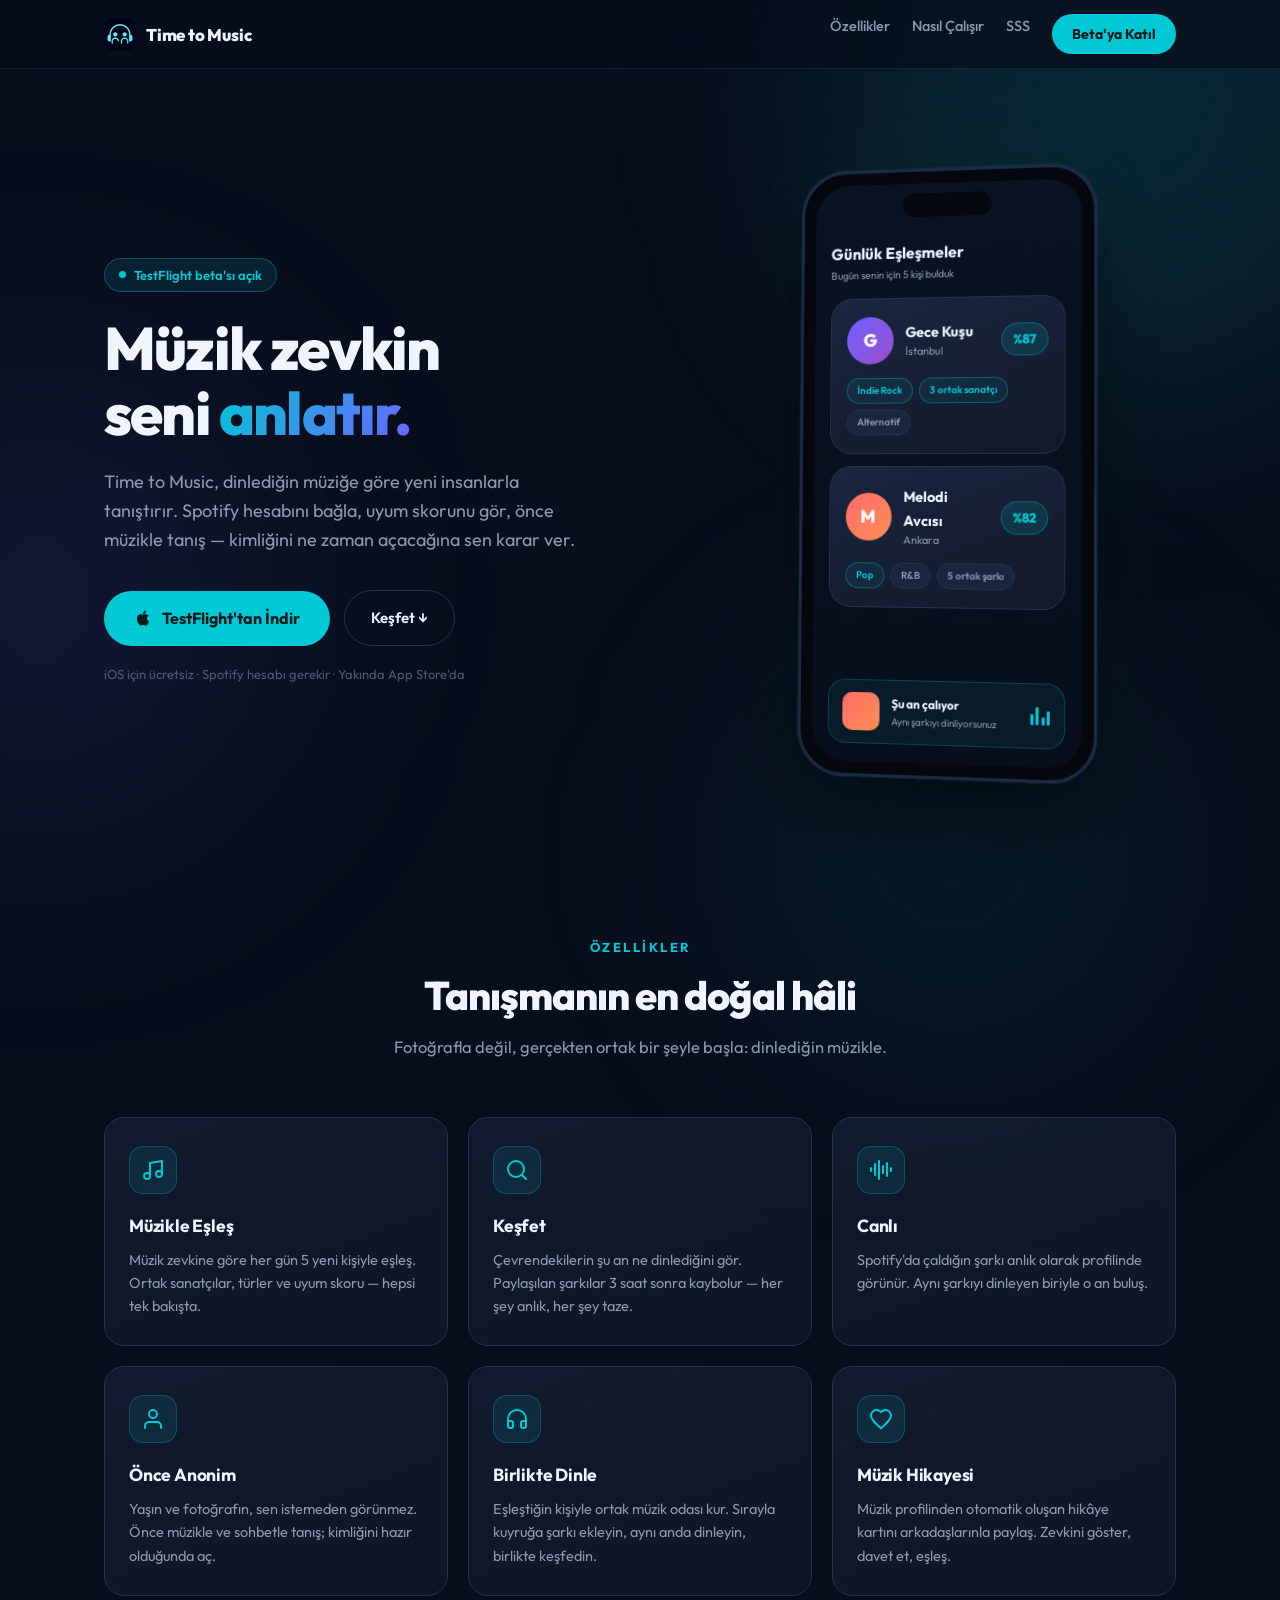
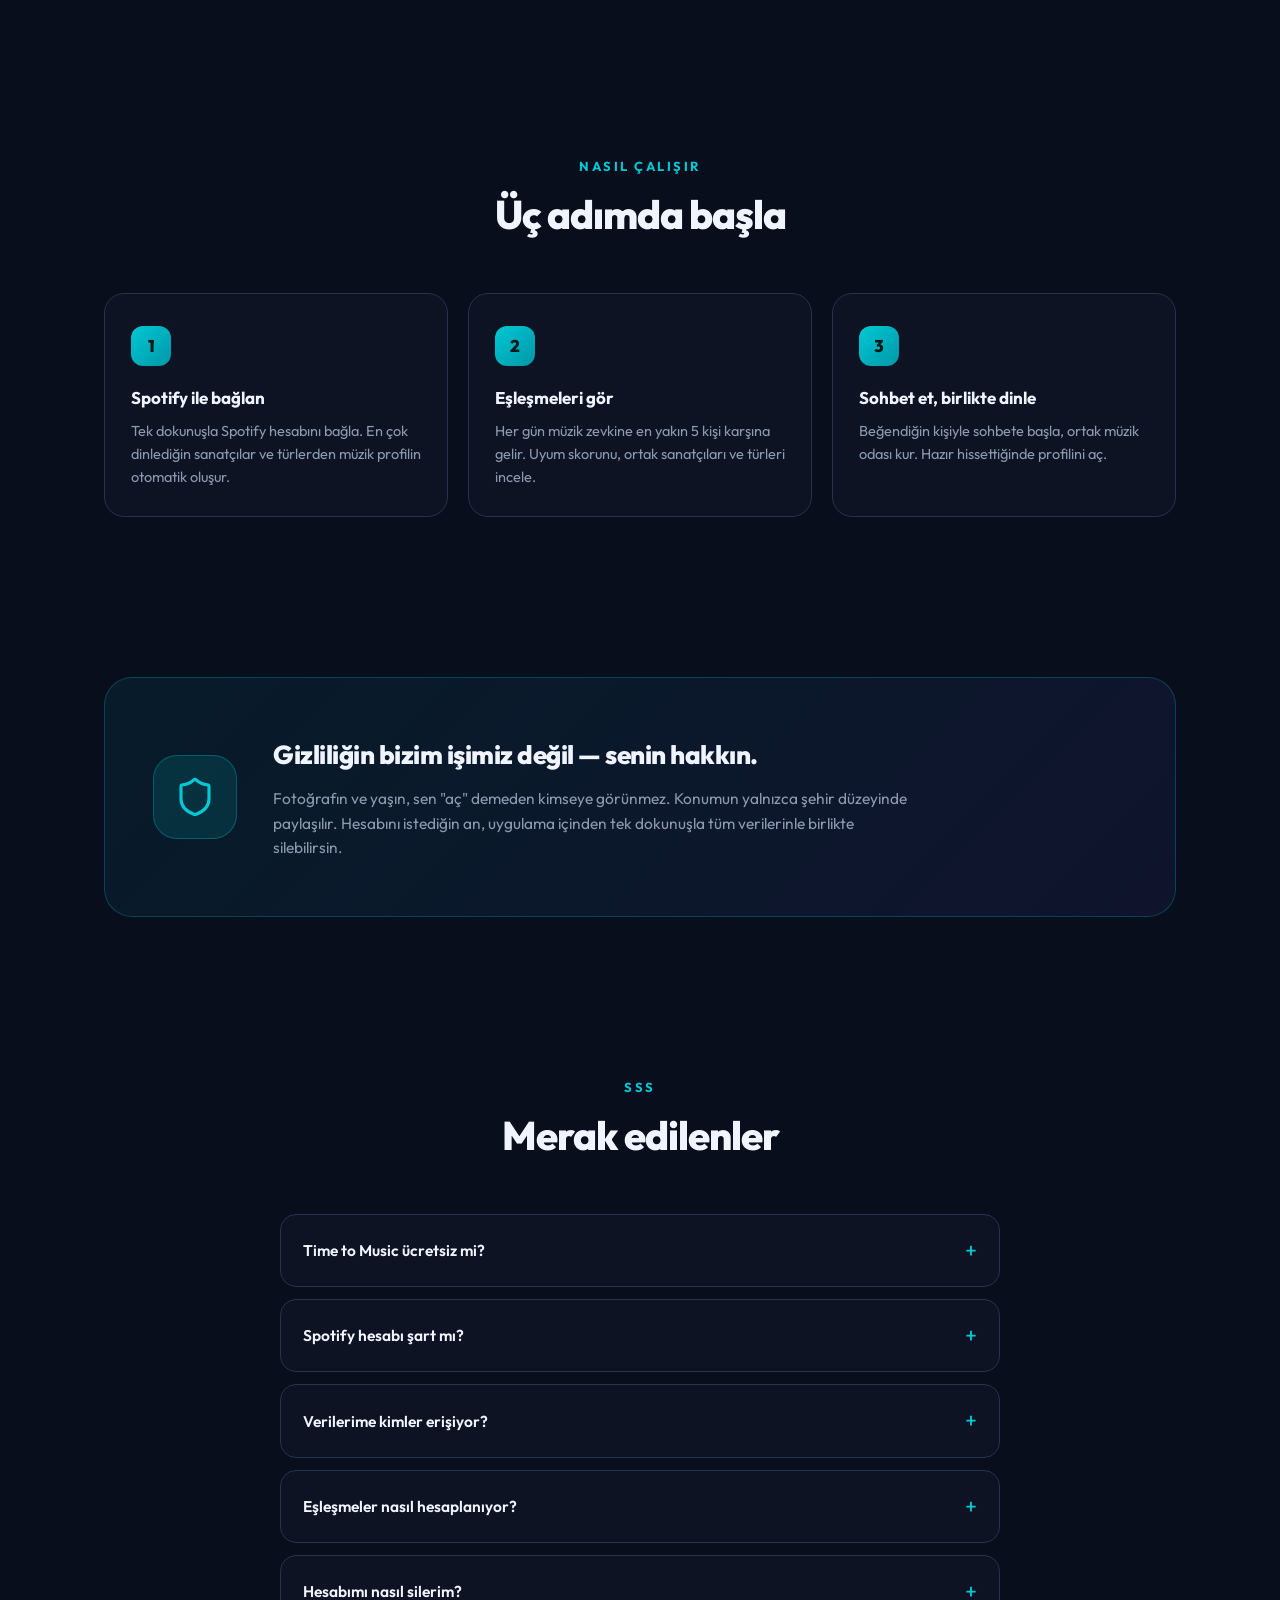
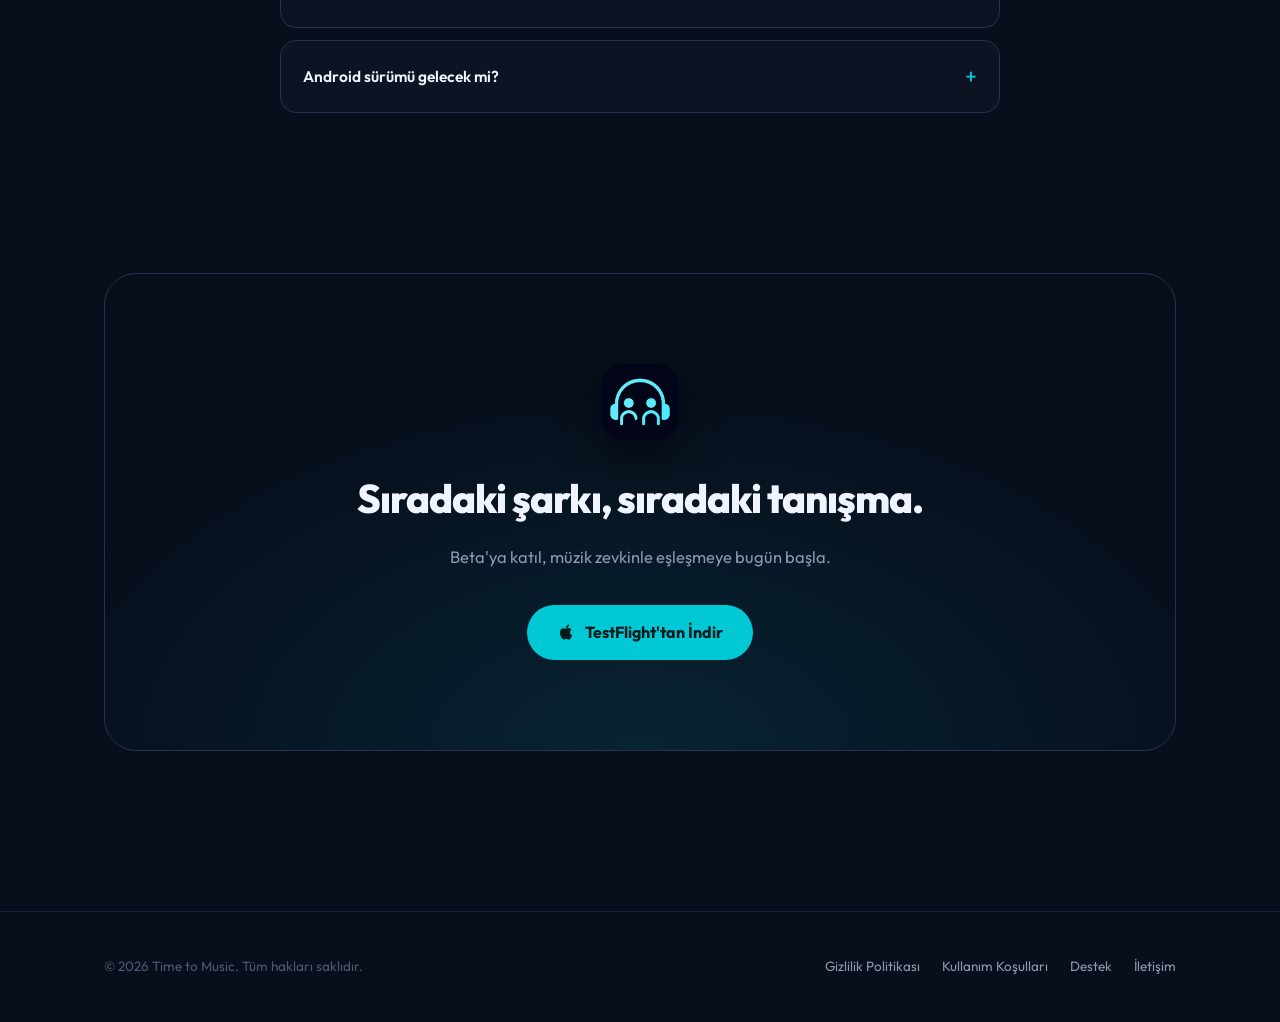
==== index.html @ 19354c15 "Time to Music tanıtım sitesi" ====
<!DOCTYPE html>
<html lang="tr">
<head>
  <meta charset="UTF-8">
  <meta name="viewport" content="width=device-width, initial-scale=1.0">
  <title>Time to Music — Müzik Zevkinle Eşleş</title>
  <meta name="description" content="Time to Music, müzik zevkine göre yeni insanlarla tanıştıran sosyal eşleşme uygulaması. Spotify hesabını bağla, uyum skorunu gör, birlikte dinle.">
  <meta property="og:title" content="Time to Music — Müzik Zevkinle Eşleş">
  <meta property="og:description" content="Spotify hesabını bağla, müzik zevkine göre günde 5 kişiyle eşleş, birlikte dinle.">
  <meta property="og:type" content="website">
  <meta property="og:url" content="https://timetomusic.com/">
  <meta property="og:image" content="https://timetomusic.com/assets/img/app-icon.png">
  <meta name="twitter:card" content="summary">
  <link rel="canonical" href="https://timetomusic.com/">
  <link rel="icon" type="image/png" href="assets/img/app-icon.png">
  <link rel="apple-touch-icon" href="assets/img/app-icon.png">
  <link rel="preconnect" href="https://fonts.googleapis.com">
  <link rel="preconnect" href="https://fonts.gstatic.com" crossorigin>
  <link href="https://fonts.googleapis.com/css2?family=Outfit:wght@400;500;600;700;800&display=swap" rel="stylesheet">
  <link rel="stylesheet" href="assets/css/site.css">
</head>
<body>

  <div class="glow glow-1"></div>
  <div class="glow glow-2"></div>
  <div class="glow glow-3"></div>

  <nav>
    <div class="nav-inner">
      <a href="#" class="nav-logo">
        <img src="assets/img/app-icon.png" alt="Time to Music logosu">
        Time to Music
      </a>
      <div class="nav-links">
        <a href="#ozellikler">Özellikler</a>
        <a href="#nasil">Nasıl Çalışır</a>
        <a href="#sss">SSS</a>
        <a href="https://testflight.apple.com/join/SKZj7DAN" class="nav-cta" target="_blank" rel="noopener">Beta'ya Katıl</a>
      </div>
    </div>
  </nav>

  <main>
    <!-- ── Hero ──────────────────────────────────────────────────── -->
    <div class="container">
      <header class="hero">
        <div>
          <span class="hero-badge"><span class="dot"></span> TestFlight beta'sı açık</span>
          <h1>Müzik zevkin<br>seni <span class="accent">anlatır.</span></h1>
          <p class="lead">
            Time to Music, dinlediğin müziğe göre yeni insanlarla tanıştırır.
            Spotify hesabını bağla, uyum skorunu gör, önce müzikle tanış —
            kimliğini ne zaman açacağına sen karar ver.
          </p>
          <div class="hero-actions">
            <a class="btn-primary" href="https://testflight.apple.com/join/SKZj7DAN" target="_blank" rel="noopener">
              <svg width="18" height="18" viewBox="0 0 24 24" fill="currentColor"><path d="M18.71 19.5c-.83 1.24-1.71 2.45-3.05 2.47-1.34.03-1.77-.79-3.29-.79-1.53 0-2 .77-3.27.82-1.31.05-2.3-1.32-3.14-2.53C4.25 17 2.94 12.45 4.7 9.39c.87-1.52 2.43-2.48 4.12-2.51 1.28-.02 2.5.87 3.29.87.78 0 2.26-1.07 3.81-.91.65.03 2.47.26 3.64 1.98-.09.06-2.17 1.28-2.15 3.81.03 3.02 2.65 4.03 2.68 4.04-.03.07-.42 1.44-1.38 2.83M13 3.5c.73-.83 1.94-1.46 2.94-1.5.13 1.17-.34 2.35-1.04 3.19-.69.85-1.83 1.51-2.95 1.42-.15-1.15.41-2.35 1.05-3.11z"/></svg>
              TestFlight'tan İndir
            </a>
            <a class="btn-ghost" href="#ozellikler">Keşfet ↓</a>
          </div>
          <p class="hero-note">iOS için ücretsiz · Spotify hesabı gerekir · Yakında App Store'da</p>
        </div>

        <!-- CSS telefon mockup'ı -->
        <div class="phone-wrap" aria-hidden="true">
          <div class="phone">
            <div class="phone-screen">
              <div class="phone-notch"></div>
              <div class="ps-header">
                <div>
                  <div class="ps-title">Günlük Eşleşmeler</div>
                  <div class="ps-sub">Bugün senin için 5 kişi bulduk</div>
                </div>
              </div>
              <div class="match-card">
                <div class="mc-top">
                  <div class="mc-avatar">G</div>
                  <div>
                    <div class="mc-name">Gece Kuşu</div>
                    <div class="mc-loc">İstanbul</div>
                  </div>
                  <div class="mc-score">%87</div>
                </div>
                <div class="mc-chips">
                  <span class="mc-chip hot">İndie Rock</span>
                  <span class="mc-chip hot">3 ortak sanatçı</span>
                  <span class="mc-chip">Alternatif</span>
                </div>
              </div>
              <div class="match-card">
                <div class="mc-top">
                  <div class="mc-avatar" style="background: linear-gradient(135deg, #FF6B6B, #FF8E53);">M</div>
                  <div>
                    <div class="mc-name">Melodi Avcısı</div>
                    <div class="mc-loc">Ankara</div>
                  </div>
                  <div class="mc-score">%82</div>
                </div>
                <div class="mc-chips">
                  <span class="mc-chip hot">Pop</span>
                  <span class="mc-chip">R&B</span>
                  <span class="mc-chip">5 ortak şarkı</span>
                </div>
              </div>
              <div class="now-playing">
                <div class="np-art"></div>
                <div>
                  <div class="np-track">Şu an çalıyor</div>
                  <div class="np-artist">Aynı şarkıyı dinliyorsunuz</div>
                </div>
                <div class="eq"><span></span><span></span><span></span><span></span></div>
              </div>
            </div>
          </div>
        </div>
      </header>
    </div>

    <!-- ── Özellikler ────────────────────────────────────────────── -->
    <section id="ozellikler">
      <div class="container">
        <div class="section-head reveal">
          <div class="kicker">Özellikler</div>
          <h2>Tanışmanın en doğal hâli</h2>
          <p>Fotoğrafla değil, gerçekten ortak bir şeyle başla: dinlediğin müzikle.</p>
        </div>
        <div class="features-grid">
          <div class="feature-card reveal">
            <div class="fc-icon">
              <svg viewBox="0 0 24 24" fill="none" stroke-width="2" stroke-linecap="round" stroke-linejoin="round"><path d="M9 18V5l12-2v13"/><circle cx="6" cy="18" r="3"/><circle cx="18" cy="16" r="3"/></svg>
            </div>
            <h3>Müzikle Eşleş</h3>
            <p>Müzik zevkine göre her gün 5 yeni kişiyle eşleş. Ortak sanatçılar, türler ve uyum skoru — hepsi tek bakışta.</p>
          </div>
          <div class="feature-card reveal">
            <div class="fc-icon">
              <svg viewBox="0 0 24 24" fill="none" stroke-width="2" stroke-linecap="round" stroke-linejoin="round"><circle cx="11" cy="11" r="8"/><path d="m21 21-4.3-4.3"/></svg>
            </div>
            <h3>Keşfet</h3>
            <p>Çevrendekilerin şu an ne dinlediğini gör. Paylaşılan şarkılar 3 saat sonra kaybolur — her şey anlık, her şey taze.</p>
          </div>
          <div class="feature-card reveal">
            <div class="fc-icon">
              <svg viewBox="0 0 24 24" fill="none" stroke-width="2" stroke-linecap="round" stroke-linejoin="round"><path d="M2 10v3"/><path d="M6 6v11"/><path d="M10 3v18"/><path d="M14 8v7"/><path d="M18 5v13"/><path d="M22 10v3"/></svg>
            </div>
            <h3>Canlı</h3>
            <p>Spotify'da çaldığın şarkı anlık olarak profilinde görünür. Aynı şarkıyı dinleyen biriyle o an buluş.</p>
          </div>
          <div class="feature-card reveal">
            <div class="fc-icon">
              <svg viewBox="0 0 24 24" fill="none" stroke-width="2" stroke-linecap="round" stroke-linejoin="round"><path d="M20 21v-2a4 4 0 0 0-4-4H8a4 4 0 0 0-4 4v2"/><circle cx="12" cy="7" r="4"/><path d="M12 11v.01" opacity="0.3"/></svg>
            </div>
            <h3>Önce Anonim</h3>
            <p>Yaşın ve fotoğrafın, sen istemeden görünmez. Önce müzikle ve sohbetle tanış; kimliğini hazır olduğunda aç.</p>
          </div>
          <div class="feature-card reveal">
            <div class="fc-icon">
              <svg viewBox="0 0 24 24" fill="none" stroke-width="2" stroke-linecap="round" stroke-linejoin="round"><path d="M3 18v-6a9 9 0 0 1 18 0v6"/><path d="M21 19a2 2 0 0 1-2 2h-1a2 2 0 0 1-2-2v-3a2 2 0 0 1 2-2h3zM3 19a2 2 0 0 0 2 2h1a2 2 0 0 0 2-2v-3a2 2 0 0 0-2-2H3z"/></svg>
            </div>
            <h3>Birlikte Dinle</h3>
            <p>Eşleştiğin kişiyle ortak müzik odası kur. Sırayla kuyruğa şarkı ekleyin, aynı anda dinleyin, birlikte keşfedin.</p>
          </div>
          <div class="feature-card reveal">
            <div class="fc-icon">
              <svg viewBox="0 0 24 24" fill="none" stroke-width="2" stroke-linecap="round" stroke-linejoin="round"><path d="M12 21.35l-1.45-1.32C5.4 15.36 2 12.28 2 8.5 2 5.42 4.42 3 7.5 3c1.74 0 3.41.81 4.5 2.09C13.09 3.81 14.76 3 16.5 3 19.58 3 22 5.42 22 8.5c0 3.78-3.4 6.86-8.55 11.54L12 21.35z"/></svg>
            </div>
            <h3>Müzik Hikayesi</h3>
            <p>Müzik profilinden otomatik oluşan hikâye kartını arkadaşlarınla paylaş. Zevkini göster, davet et, eşleş.</p>
          </div>
        </div>
      </div>
    </section>

    <!-- ── Nasıl çalışır ─────────────────────────────────────────── -->
    <section id="nasil">
      <div class="container">
        <div class="section-head reveal">
          <div class="kicker">Nasıl Çalışır</div>
          <h2>Üç adımda başla</h2>
        </div>
        <div class="steps">
          <div class="step reveal">
            <div class="step-num">1</div>
            <h3>Spotify ile bağlan</h3>
            <p>Tek dokunuşla Spotify hesabını bağla. En çok dinlediğin sanatçılar ve türlerden müzik profilin otomatik oluşur.</p>
          </div>
          <div class="step reveal">
            <div class="step-num">2</div>
            <h3>Eşleşmeleri gör</h3>
            <p>Her gün müzik zevkine en yakın 5 kişi karşına gelir. Uyum skorunu, ortak sanatçıları ve türleri incele.</p>
          </div>
          <div class="step reveal">
            <div class="step-num">3</div>
            <h3>Sohbet et, birlikte dinle</h3>
            <p>Beğendiğin kişiyle sohbete başla, ortak müzik odası kur. Hazır hissettiğinde profilini aç.</p>
          </div>
        </div>
      </div>
    </section>

    <!-- ── Gizlilik vurgusu ──────────────────────────────────────── -->
    <section>
      <div class="container">
        <div class="privacy-banner reveal">
          <div class="pb-icon">
            <svg viewBox="0 0 24 24" fill="none" stroke-width="1.8" stroke-linecap="round" stroke-linejoin="round"><path d="M20 13c0 5-3.5 7.5-7.66 8.95a1 1 0 0 1-.67-.01C7.5 20.5 4 18 4 13V6a1 1 0 0 1 1-1c2 0 4.5-1.2 6.24-2.72a1.17 1.17 0 0 1 1.52 0C14.51 3.81 17 5 19 5a1 1 0 0 1 1 1z"/></svg>
          </div>
          <div>
            <h2>Gizliliğin bizim işimiz değil — senin hakkın.</h2>
            <p>
              Fotoğrafın ve yaşın, sen "aç" demeden kimseye görünmez. Konumun yalnızca şehir
              düzeyinde paylaşılır. Hesabını istediğin an, uygulama içinden tek dokunuşla
              tüm verilerinle birlikte silebilirsin.
            </p>
          </div>
        </div>
      </div>
    </section>

    <!-- ── SSS ───────────────────────────────────────────────────── -->
    <section id="sss">
      <div class="container">
        <div class="section-head reveal">
          <div class="kicker">SSS</div>
          <h2>Merak edilenler</h2>
        </div>
        <div class="faq-list reveal">
          <details>
            <summary>Time to Music ücretsiz mi?</summary>
            <div class="faq-body">Evet, uygulama tamamen ücretsiz. Şu an TestFlight üzerinden beta sürümünü deneyebilirsin; yakında App Store'da da yayında olacak.</div>
          </details>
          <details>
            <summary>Spotify hesabı şart mı?</summary>
            <div class="faq-body">Evet. Müzik profilin, eşleşmelerin ve "şu an çalıyor" özelliği Spotify dinleme verilerinle oluşur. Ücretsiz Spotify hesabı da yeterlidir.</div>
          </details>
          <details>
            <summary>Verilerime kimler erişiyor?</summary>
            <div class="faq-body">Müzik profilin yalnızca uygulama içindeki diğer kullanıcılara, sınırlı biçimde gösterilir. Fotoğrafın ve yaşın sen izin vermeden görünmez. Verilerini asla satmayız; detaylar için <a href="gizlilik.html">Gizlilik Politikası</a>'na göz at.</div>
          </details>
          <details>
            <summary>Eşleşmeler nasıl hesaplanıyor?</summary>
            <div class="faq-body">Ortak sanatçılar, türler ve dinleme alışkanlıkların karşılaştırılarak bir uyum skoru hesaplanır. Her gün sana en yakın 5 profil önerilir.</div>
          </details>
          <details>
            <summary>Hesabımı nasıl silerim?</summary>
            <div class="faq-body">Uygulama içinden Ayarlar → Hesabı Sil adımıyla hesabını ve tüm verilerini kalıcı olarak silebilirsin. Ek bir onay süreci ya da bekleme yoktur.</div>
          </details>
          <details>
            <summary>Android sürümü gelecek mi?</summary>
            <div class="faq-body">Şu an önceliğimiz iOS. Android sürümü yol haritamızda — haberdar olmak için TestFlight sayfasını takip edebilirsin.</div>
          </details>
        </div>
      </div>
    </section>

    <!-- ── Son CTA ───────────────────────────────────────────────── -->
    <section>
      <div class="container">
        <div class="final-cta reveal">
          <img class="cta-icon" src="assets/img/app-icon.png" alt="Time to Music uygulama ikonu">
          <h2>Sıradaki şarkı, sıradaki tanışma.</h2>
          <p>Beta'ya katıl, müzik zevkinle eşleşmeye bugün başla.</p>
          <a class="btn-primary" href="https://testflight.apple.com/join/SKZj7DAN" target="_blank" rel="noopener">
            <svg width="18" height="18" viewBox="0 0 24 24" fill="currentColor"><path d="M18.71 19.5c-.83 1.24-1.71 2.45-3.05 2.47-1.34.03-1.77-.79-3.29-.79-1.53 0-2 .77-3.27.82-1.31.05-2.3-1.32-3.14-2.53C4.25 17 2.94 12.45 4.7 9.39c.87-1.52 2.43-2.48 4.12-2.51 1.28-.02 2.5.87 3.29.87.78 0 2.26-1.07 3.81-.91.65.03 2.47.26 3.64 1.98-.09.06-2.17 1.28-2.15 3.81.03 3.02 2.65 4.03 2.68 4.04-.03.07-.42 1.44-1.38 2.83M13 3.5c.73-.83 1.94-1.46 2.94-1.5.13 1.17-.34 2.35-1.04 3.19-.69.85-1.83 1.51-2.95 1.42-.15-1.15.41-2.35 1.05-3.11z"/></svg>
            TestFlight'tan İndir
          </a>
        </div>
      </div>
    </section>
  </main>

  <footer>
    <div class="footer-inner">
      <span class="copy">© 2026 Time to Music. Tüm hakları saklıdır.</span>
      <div class="footer-links">
        <a href="gizlilik.html">Gizlilik Politikası</a>
        <a href="kosullar.html">Kullanım Koşulları</a>
        <a href="destek.html">Destek</a>
        <a href="mailto:erncgty@gmail.com">İletişim</a>
      </div>
    </div>
  </footer>

  <script>
    // Kaydırınca yumuşak görünme animasyonu
    const observer = new IntersectionObserver((entries) => {
      entries.forEach((e) => {
        if (e.isIntersecting) {
          e.target.classList.add("visible");
          observer.unobserve(e.target);
        }
      });
    }, { threshold: 0.12 });
    document.querySelectorAll(".reveal").forEach((el) => observer.observe(el));
  </script>
</body>
</html>
---- assets/css/site.css ----
/* ════════════════════════════════════════════════════════════════════
   Time to Music — tanıtım sitesi
   Marka: koyu lacivert zemin + cyan aksan (uygulama temasıyla birebir)
   ════════════════════════════════════════════════════════════════════ */

:root {
  --navy:        #080E1C;
  --navy-surf:   #111827;
  --navy-high:   #1A2540;
  --navy-border: #253350;
  --cyan:        #00C8D4;
  --cyan-dim:    #0097A7;
  --white:       #F0F4FF;
  --grey:        #8B9AB0;
  --grey-dim:    #4A5A72;
  --radius:      20px;
  --maxw:        1120px;
}

* { margin: 0; padding: 0; box-sizing: border-box; }

html { scroll-behavior: smooth; }

body {
  font-family: "Outfit", -apple-system, BlinkMacSystemFont, "Segoe UI", sans-serif;
  background: var(--navy);
  color: var(--white);
  line-height: 1.6;
  -webkit-font-smoothing: antialiased;
  overflow-x: hidden;
}

a { color: var(--cyan); text-decoration: none; }
img { display: block; max-width: 100%; }

.container { max-width: var(--maxw); margin: 0 auto; padding: 0 24px; }

/* ── Arka plan ışımaları ─────────────────────────────────────────── */
.glow {
  position: fixed;
  border-radius: 50%;
  filter: blur(120px);
  pointer-events: none;
  z-index: 0;
}
.glow-1 { width: 560px; height: 560px; top: -180px; right: -120px; background: rgba(0, 200, 212, 0.14); }
.glow-2 { width: 480px; height: 480px; top: 40%; left: -200px; background: rgba(108, 99, 255, 0.10); }
.glow-3 { width: 400px; height: 400px; bottom: -150px; right: 10%; background: rgba(0, 151, 167, 0.10); }

main, nav, footer { position: relative; z-index: 1; }

/* ── Nav ─────────────────────────────────────────────────────────── */
nav {
  position: sticky;
  top: 0;
  z-index: 50;
  backdrop-filter: blur(18px);
  -webkit-backdrop-filter: blur(18px);
  background: rgba(8, 14, 28, 0.72);
  border-bottom: 1px solid rgba(37, 51, 80, 0.5);
}
.nav-inner {
  max-width: var(--maxw);
  margin: 0 auto;
  padding: 14px 24px;
  display: flex;
  align-items: center;
  gap: 28px;
}
.nav-logo {
  display: flex;
  align-items: center;
  gap: 10px;
  font-weight: 800;
  font-size: 17px;
  color: var(--white);
  letter-spacing: -0.2px;
}
.nav-logo img { width: 32px; height: 32px; border-radius: 8px; }
.nav-links { display: flex; gap: 22px; margin-left: auto; }
.nav-links a {
  color: var(--grey);
  font-size: 14.5px;
  font-weight: 500;
  transition: color 0.2s;
}
.nav-links a:hover { color: var(--white); }
.nav-cta {
  background: var(--cyan);
  color: #001A1C !important;
  font-weight: 700 !important;
  padding: 9px 20px;
  border-radius: 999px;
  font-size: 14px !important;
  transition: transform 0.15s, box-shadow 0.2s;
}
.nav-cta:hover {
  transform: translateY(-1px);
  box-shadow: 0 6px 24px rgba(0, 200, 212, 0.35);
  color: #001A1C !important;
}

/* ── Hero ────────────────────────────────────────────────────────── */
.hero {
  display: grid;
  grid-template-columns: 1.1fr 0.9fr;
  align-items: center;
  gap: 48px;
  padding: 96px 0 80px;
}
.hero-badge {
  display: inline-flex;
  align-items: center;
  gap: 8px;
  background: rgba(0, 200, 212, 0.10);
  border: 1px solid rgba(0, 200, 212, 0.30);
  color: var(--cyan);
  font-size: 13px;
  font-weight: 600;
  padding: 6px 14px;
  border-radius: 999px;
  margin-bottom: 24px;
}
.hero-badge .dot {
  width: 7px; height: 7px;
  background: var(--cyan);
  border-radius: 50%;
  animation: pulse 2s infinite;
}
@keyframes pulse {
  0%, 100% { opacity: 1; box-shadow: 0 0 0 0 rgba(0,200,212,0.5); }
  50% { opacity: 0.7; box-shadow: 0 0 0 6px rgba(0,200,212,0); }
}
.hero h1 {
  font-size: clamp(38px, 5.4vw, 60px);
  font-weight: 800;
  letter-spacing: -1.8px;
  line-height: 1.08;
  margin-bottom: 22px;
}
.hero h1 .accent {
  background: linear-gradient(120deg, var(--cyan), #6C63FF);
  -webkit-background-clip: text;
  background-clip: text;
  color: transparent;
}
.hero p.lead {
  color: var(--grey);
  font-size: 18px;
  max-width: 480px;
  margin-bottom: 36px;
}
.hero-actions { display: flex; gap: 14px; flex-wrap: wrap; align-items: center; }
.btn-primary {
  display: inline-flex;
  align-items: center;
  gap: 10px;
  background: var(--cyan);
  color: #001A1C;
  font-weight: 700;
  font-size: 16px;
  padding: 15px 30px;
  border-radius: 999px;
  transition: transform 0.15s, box-shadow 0.25s;
}
.btn-primary:hover {
  transform: translateY(-2px);
  box-shadow: 0 10px 36px rgba(0, 200, 212, 0.40);
}
.btn-ghost {
  display: inline-flex;
  align-items: center;
  gap: 8px;
  color: var(--white);
  font-weight: 600;
  font-size: 15px;
  padding: 15px 26px;
  border-radius: 999px;
  border: 1.5px solid var(--navy-border);
  transition: border-color 0.2s, background 0.2s;
}
.btn-ghost:hover { border-color: var(--cyan); background: rgba(0, 200, 212, 0.06); }
.hero-note { color: var(--grey-dim); font-size: 13px; margin-top: 18px; }

/* ── Telefon mockup ──────────────────────────────────────────────── */
.phone-wrap { display: flex; justify-content: center; perspective: 1200px; }
.phone {
  width: 300px;
  height: 612px;
  background: #05080F;
  border: 3px solid #1E2A45;
  border-radius: 46px;
  padding: 12px;
  box-shadow:
    0 0 0 1px rgba(0, 200, 212, 0.08),
    0 30px 80px rgba(0, 0, 0, 0.6),
    0 0 100px rgba(0, 200, 212, 0.07);
  transform: rotateY(-8deg) rotateX(2deg);
  transition: transform 0.5s ease;
}
.phone:hover { transform: rotateY(-3deg) rotateX(1deg); }
.phone-screen {
  width: 100%;
  height: 100%;
  background: linear-gradient(180deg, #0A1322 0%, var(--navy) 100%);
  border-radius: 35px;
  overflow: hidden;
  display: flex;
  flex-direction: column;
  padding: 18px 16px;
  position: relative;
}
.phone-notch {
  position: absolute;
  top: 10px; left: 50%;
  transform: translateX(-50%);
  width: 90px; height: 24px;
  background: #05080F;
  border-radius: 999px;
}
.ps-header {
  margin-top: 40px;
  display: flex;
  justify-content: space-between;
  align-items: center;
  margin-bottom: 16px;
}
.ps-title { font-size: 16px; font-weight: 700; }
.ps-sub { font-size: 10.5px; color: var(--grey); }
.match-card {
  background: linear-gradient(160deg, var(--navy-high) 0%, var(--navy-surf) 100%);
  border: 1px solid var(--navy-border);
  border-radius: 22px;
  padding: 18px 16px;
  margin-bottom: 12px;
}
.mc-top { display: flex; align-items: center; gap: 12px; margin-bottom: 14px; }
.mc-avatar {
  width: 48px; height: 48px;
  border-radius: 50%;
  background: linear-gradient(135deg, #6C63FF, #9C4DCC);
  display: flex;
  align-items: center;
  justify-content: center;
  font-weight: 800;
  font-size: 18px;
  color: #fff;
}
.mc-name { font-weight: 700; font-size: 14.5px; }
.mc-loc { font-size: 11px; color: var(--grey); }
.mc-score {
  margin-left: auto;
  background: rgba(0, 200, 212, 0.14);
  border: 1px solid rgba(0, 200, 212, 0.35);
  color: var(--cyan);
  font-weight: 800;
  font-size: 13px;
  padding: 5px 11px;
  border-radius: 999px;
}
.mc-chips { display: flex; gap: 6px; flex-wrap: wrap; }
.mc-chip {
  background: var(--navy-high);
  border: 1px solid var(--navy-border);
  color: var(--grey);
  font-size: 10px;
  font-weight: 600;
  padding: 4px 10px;
  border-radius: 999px;
}
.mc-chip.hot { color: var(--cyan); border-color: rgba(0, 200, 212, 0.35); background: rgba(0, 200, 212, 0.08); }
.now-playing {
  margin-top: auto;
  background: rgba(0, 200, 212, 0.07);
  border: 1px solid rgba(0, 200, 212, 0.25);
  border-radius: 18px;
  padding: 12px 14px;
  display: flex;
  align-items: center;
  gap: 12px;
}
.np-art {
  width: 38px; height: 38px;
  border-radius: 10px;
  background: linear-gradient(135deg, #FF6B6B, #FF8E53);
  flex-shrink: 0;
}
.np-track { font-size: 12px; font-weight: 700; }
.np-artist { font-size: 10px; color: var(--grey); }
.eq { display: flex; gap: 2.5px; align-items: flex-end; height: 18px; margin-left: auto; }
.eq span {
  width: 3px;
  background: var(--cyan);
  border-radius: 2px;
  animation: eq 1s ease-in-out infinite;
}
.eq span:nth-child(1) { height: 60%; animation-delay: 0s; }
.eq span:nth-child(2) { height: 100%; animation-delay: 0.2s; }
.eq span:nth-child(3) { height: 45%; animation-delay: 0.4s; }
.eq span:nth-child(4) { height: 80%; animation-delay: 0.1s; }
@keyframes eq {
  0%, 100% { transform: scaleY(1); }
  50% { transform: scaleY(0.4); }
}

/* ── Bölümler ────────────────────────────────────────────────────── */
section { padding: 80px 0; }
.section-head { text-align: center; max-width: 620px; margin: 0 auto 56px; }
.section-head .kicker {
  color: var(--cyan);
  font-size: 13px;
  font-weight: 700;
  text-transform: uppercase;
  letter-spacing: 2.5px;
  margin-bottom: 14px;
}
.section-head h2 {
  font-size: clamp(28px, 3.6vw, 40px);
  font-weight: 800;
  letter-spacing: -1px;
  line-height: 1.15;
  margin-bottom: 16px;
}
.section-head p { color: var(--grey); font-size: 16.5px; }

/* ── Özellik kartları ────────────────────────────────────────────── */
.features-grid {
  display: grid;
  grid-template-columns: repeat(3, 1fr);
  gap: 20px;
}
.feature-card {
  background: linear-gradient(160deg, rgba(26, 37, 64, 0.5), rgba(17, 24, 39, 0.8));
  border: 1px solid var(--navy-border);
  border-radius: var(--radius);
  padding: 28px 24px;
  transition: transform 0.25s, border-color 0.25s, box-shadow 0.25s;
}
.feature-card:hover {
  transform: translateY(-4px);
  border-color: rgba(0, 200, 212, 0.4);
  box-shadow: 0 16px 48px rgba(0, 0, 0, 0.35);
}
.fc-icon {
  width: 48px; height: 48px;
  border-radius: 14px;
  display: flex;
  align-items: center;
  justify-content: center;
  margin-bottom: 18px;
  background: rgba(0, 200, 212, 0.10);
  border: 1px solid rgba(0, 200, 212, 0.25);
}
.fc-icon svg { width: 24px; height: 24px; stroke: var(--cyan); }
.feature-card h3 { font-size: 17.5px; font-weight: 700; margin-bottom: 8px; letter-spacing: -0.2px; }
.feature-card p { color: var(--grey); font-size: 14.5px; }

/* ── Nasıl çalışır ───────────────────────────────────────────────── */
.steps {
  display: grid;
  grid-template-columns: repeat(3, 1fr);
  gap: 20px;
  counter-reset: step;
}
.step {
  position: relative;
  background: rgba(17, 24, 39, 0.6);
  border: 1px solid var(--navy-border);
  border-radius: var(--radius);
  padding: 32px 26px 28px;
}
.step-num {
  display: inline-flex;
  align-items: center;
  justify-content: center;
  width: 40px; height: 40px;
  border-radius: 12px;
  background: linear-gradient(135deg, var(--cyan), var(--cyan-dim));
  color: #001A1C;
  font-weight: 800;
  font-size: 17px;
  margin-bottom: 18px;
}
.step h3 { font-size: 17px; font-weight: 700; margin-bottom: 8px; }
.step p { color: var(--grey); font-size: 14.5px; }

/* ── Gizlilik vurgusu ────────────────────────────────────────────── */
.privacy-banner {
  background: linear-gradient(135deg, rgba(0, 200, 212, 0.08), rgba(108, 99, 255, 0.08));
  border: 1px solid rgba(0, 200, 212, 0.25);
  border-radius: 28px;
  padding: 56px 48px;
  display: grid;
  grid-template-columns: auto 1fr;
  gap: 36px;
  align-items: center;
}
.pb-icon {
  width: 84px; height: 84px;
  border-radius: 24px;
  background: rgba(0, 200, 212, 0.12);
  border: 1px solid rgba(0, 200, 212, 0.3);
  display: flex;
  align-items: center;
  justify-content: center;
}
.pb-icon svg { width: 42px; height: 42px; stroke: var(--cyan); }
.privacy-banner h2 { font-size: 26px; font-weight: 800; letter-spacing: -0.5px; margin-bottom: 10px; }
.privacy-banner p { color: var(--grey); font-size: 15.5px; max-width: 640px; }

/* ── SSS ─────────────────────────────────────────────────────────── */
.faq-list { max-width: 720px; margin: 0 auto; display: flex; flex-direction: column; gap: 12px; }
details {
  background: rgba(17, 24, 39, 0.6);
  border: 1px solid var(--navy-border);
  border-radius: 16px;
  overflow: hidden;
  transition: border-color 0.2s;
}
details[open] { border-color: rgba(0, 200, 212, 0.35); }
summary {
  cursor: pointer;
  padding: 18px 22px;
  font-weight: 600;
  font-size: 15.5px;
  list-style: none;
  display: flex;
  align-items: center;
  justify-content: space-between;
  gap: 16px;
}
summary::-webkit-details-marker { display: none; }
summary::after {
  content: "+";
  font-size: 22px;
  font-weight: 400;
  color: var(--cyan);
  transition: transform 0.25s;
  flex-shrink: 0;
}
details[open] summary::after { transform: rotate(45deg); }
details .faq-body { padding: 0 22px 20px; color: var(--grey); font-size: 14.5px; }

/* ── Son CTA ─────────────────────────────────────────────────────── */
.final-cta {
  text-align: center;
  padding: 90px 24px;
  background:
    radial-gradient(ellipse 60% 80% at 50% 100%, rgba(0, 200, 212, 0.12), transparent),
    transparent;
  border-radius: 32px;
  border: 1px solid var(--navy-border);
}
.final-cta img.cta-icon {
  width: 76px; height: 76px;
  border-radius: 20px;
  margin: 0 auto 26px;
  box-shadow: 0 14px 40px rgba(0, 0, 0, 0.5);
}
.final-cta h2 {
  font-size: clamp(28px, 3.6vw, 40px);
  font-weight: 800;
  letter-spacing: -1px;
  margin-bottom: 14px;
}
.final-cta p { color: var(--grey); font-size: 16.5px; margin-bottom: 34px; }

/* ── Footer ──────────────────────────────────────────────────────── */
footer {
  border-top: 1px solid rgba(37, 51, 80, 0.5);
  margin-top: 80px;
  padding: 44px 0;
}
.footer-inner {
  max-width: var(--maxw);
  margin: 0 auto;
  padding: 0 24px;
  display: flex;
  align-items: center;
  gap: 24px;
  flex-wrap: wrap;
}
.footer-inner .copy { color: var(--grey-dim); font-size: 13.5px; }
.footer-links { display: flex; gap: 22px; margin-left: auto; flex-wrap: wrap; }
.footer-links a { color: var(--grey); font-size: 13.5px; transition: color 0.2s; }
.footer-links a:hover { color: var(--cyan); }

/* ── Hukuki sayfalar (gizlilik / koşullar / destek) ──────────────── */
.doc {
  max-width: 760px;
  margin: 0 auto;
  padding: 64px 24px 80px;
}
.doc h1 { font-size: 34px; font-weight: 800; letter-spacing: -0.8px; margin-bottom: 8px; }
.doc .updated { color: var(--grey-dim); font-size: 13.5px; margin-bottom: 40px; }
.doc h2 { font-size: 21px; font-weight: 700; letter-spacing: -0.3px; margin: 36px 0 12px; }
.doc h3 { font-size: 16.5px; font-weight: 700; margin: 24px 0 8px; }
.doc p, .doc li { color: var(--grey); font-size: 15px; }
.doc p { margin-bottom: 14px; }
.doc ul { margin: 0 0 16px 22px; }
.doc li { margin-bottom: 8px; }
.doc strong { color: var(--white); font-weight: 600; }
.doc .callout {
  background: rgba(0, 200, 212, 0.07);
  border: 1px solid rgba(0, 200, 212, 0.25);
  border-radius: 14px;
  padding: 16px 20px;
  margin: 20px 0;
}
.doc .callout p { margin: 0; }

/* ── Scroll animasyonu ───────────────────────────────────────────── */
.reveal {
  opacity: 0;
  transform: translateY(24px);
  transition: opacity 0.6s ease, transform 0.6s ease;
}
.reveal.visible { opacity: 1; transform: none; }

/* ── Responsive ──────────────────────────────────────────────────── */
@media (max-width: 900px) {
  .hero { grid-template-columns: 1fr; text-align: center; padding: 64px 0 56px; }
  .hero p.lead { margin-left: auto; margin-right: auto; }
  .hero-actions { justify-content: center; }
  .phone-wrap { margin-top: 16px; }
  .phone { transform: none; width: 270px; height: 550px; }
  .features-grid, .steps { grid-template-columns: 1fr 1fr; }
  .privacy-banner { grid-template-columns: 1fr; text-align: center; padding: 44px 28px; }
  .pb-icon { margin: 0 auto; }
  .nav-links a:not(.nav-cta) { display: none; }
}
@media (max-width: 640px) {
  .features-grid, .steps { grid-template-columns: 1fr; }
  section { padding: 56px 0; }
  .footer-inner { flex-direction: column; text-align: center; }
  .footer-links { margin: 0 auto; justify-content: center; }
}

@media (prefers-reduced-motion: reduce) {
  html { scroll-behavior: auto; }
  *, *::before, *::after { animation: none !important; transition: none !important; }
  .reveal { opacity: 1; transform: none; }
}
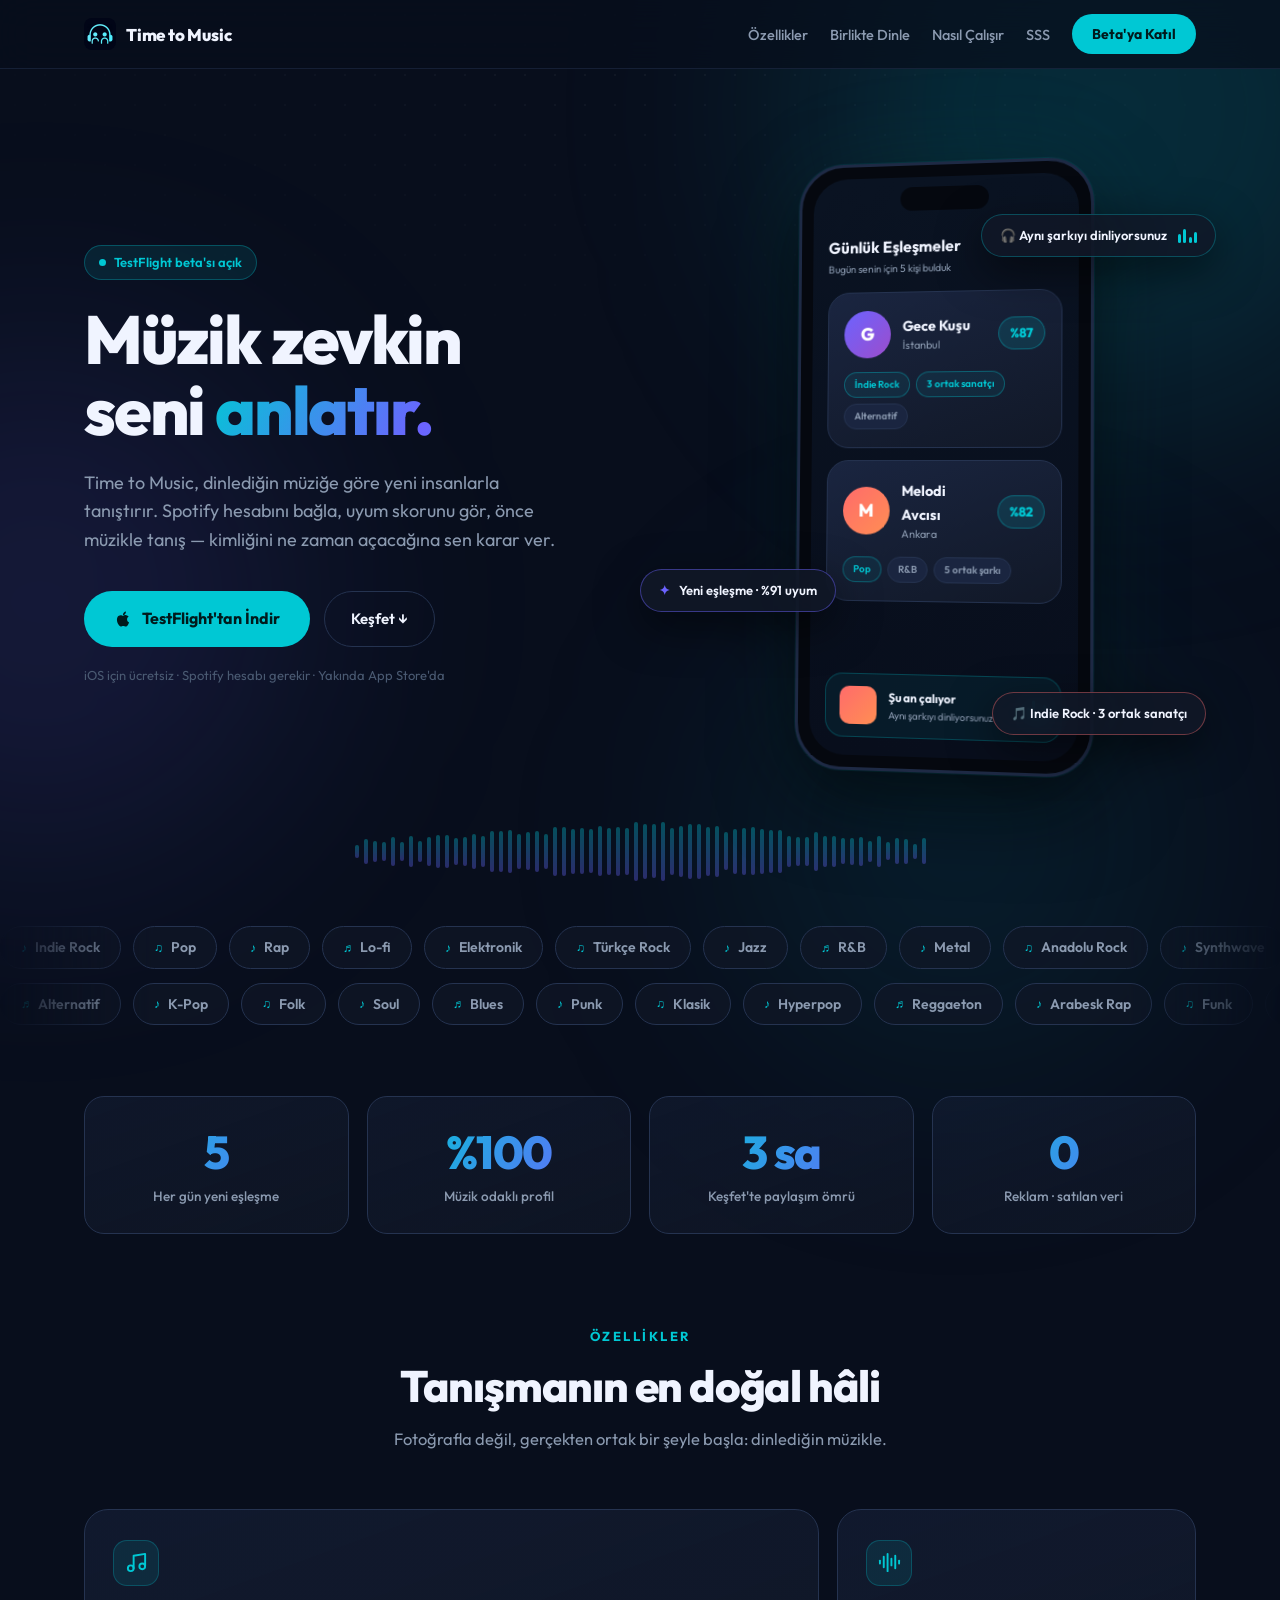
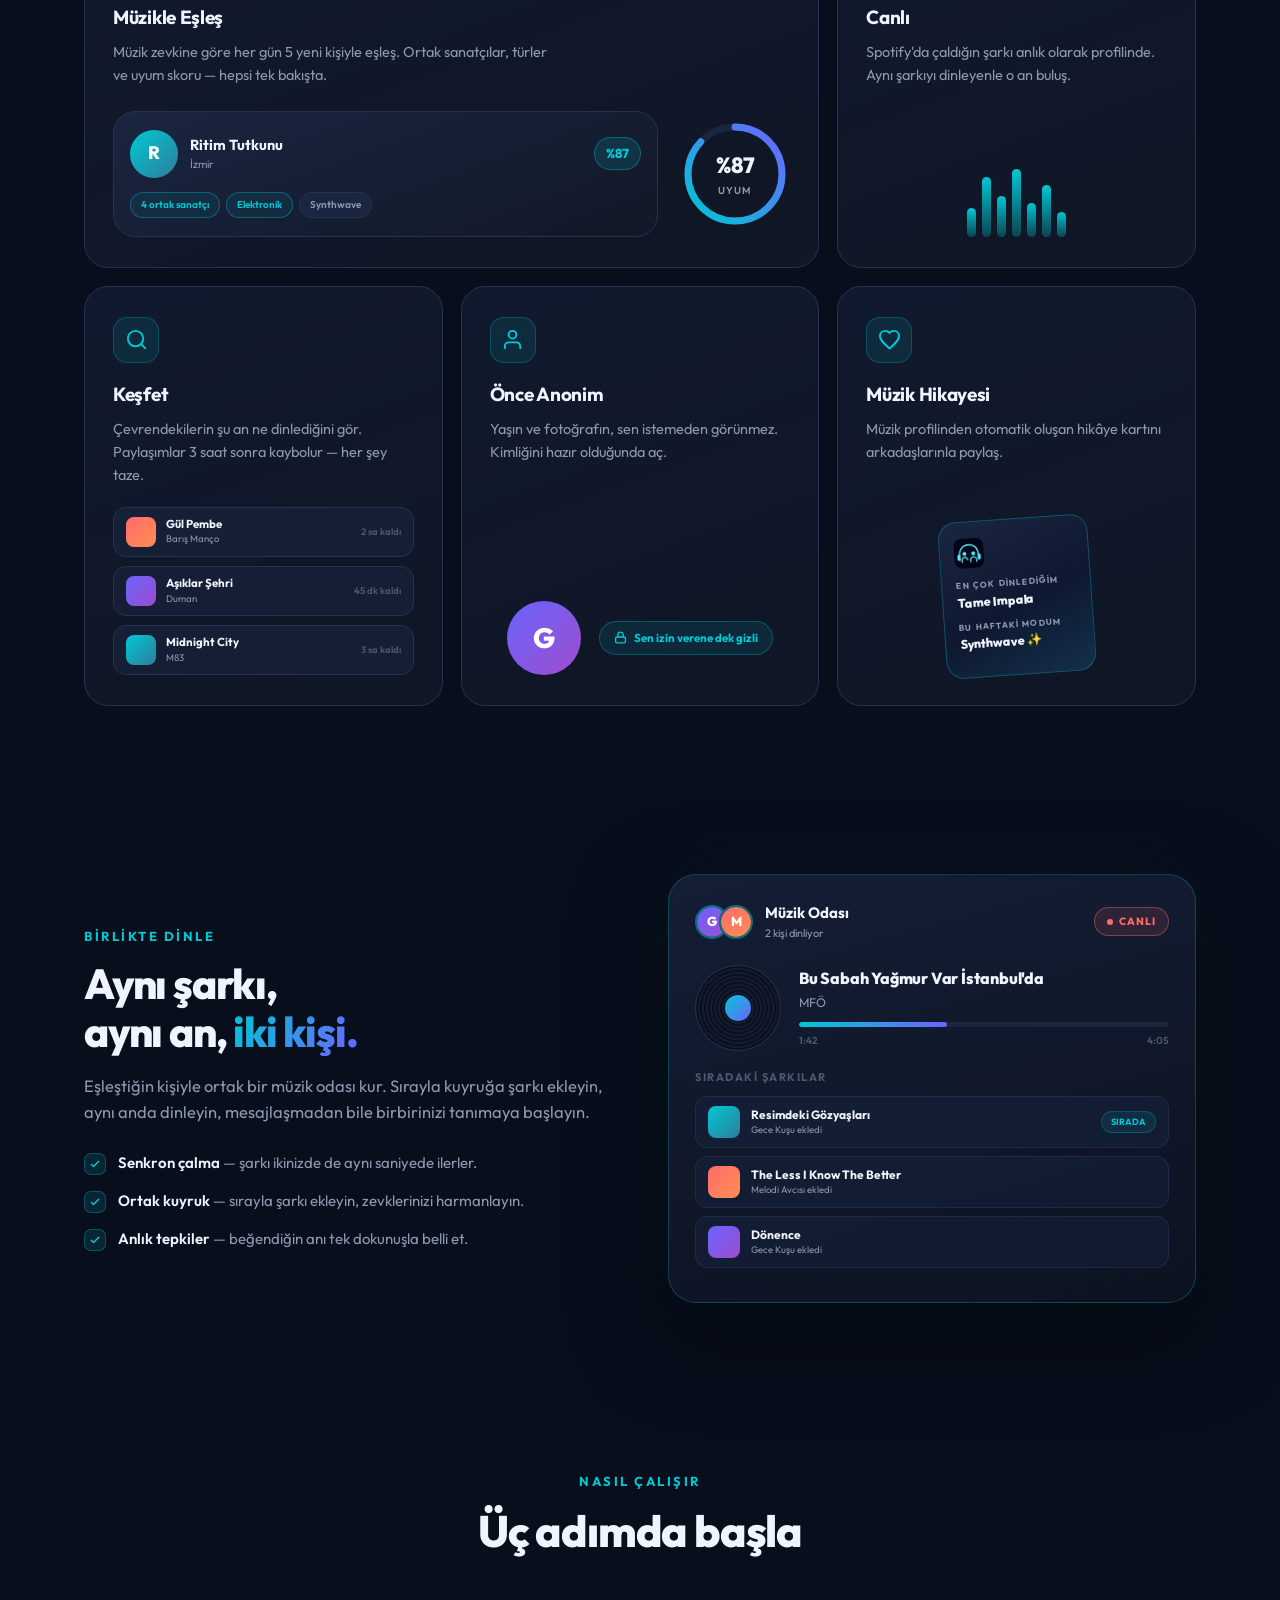
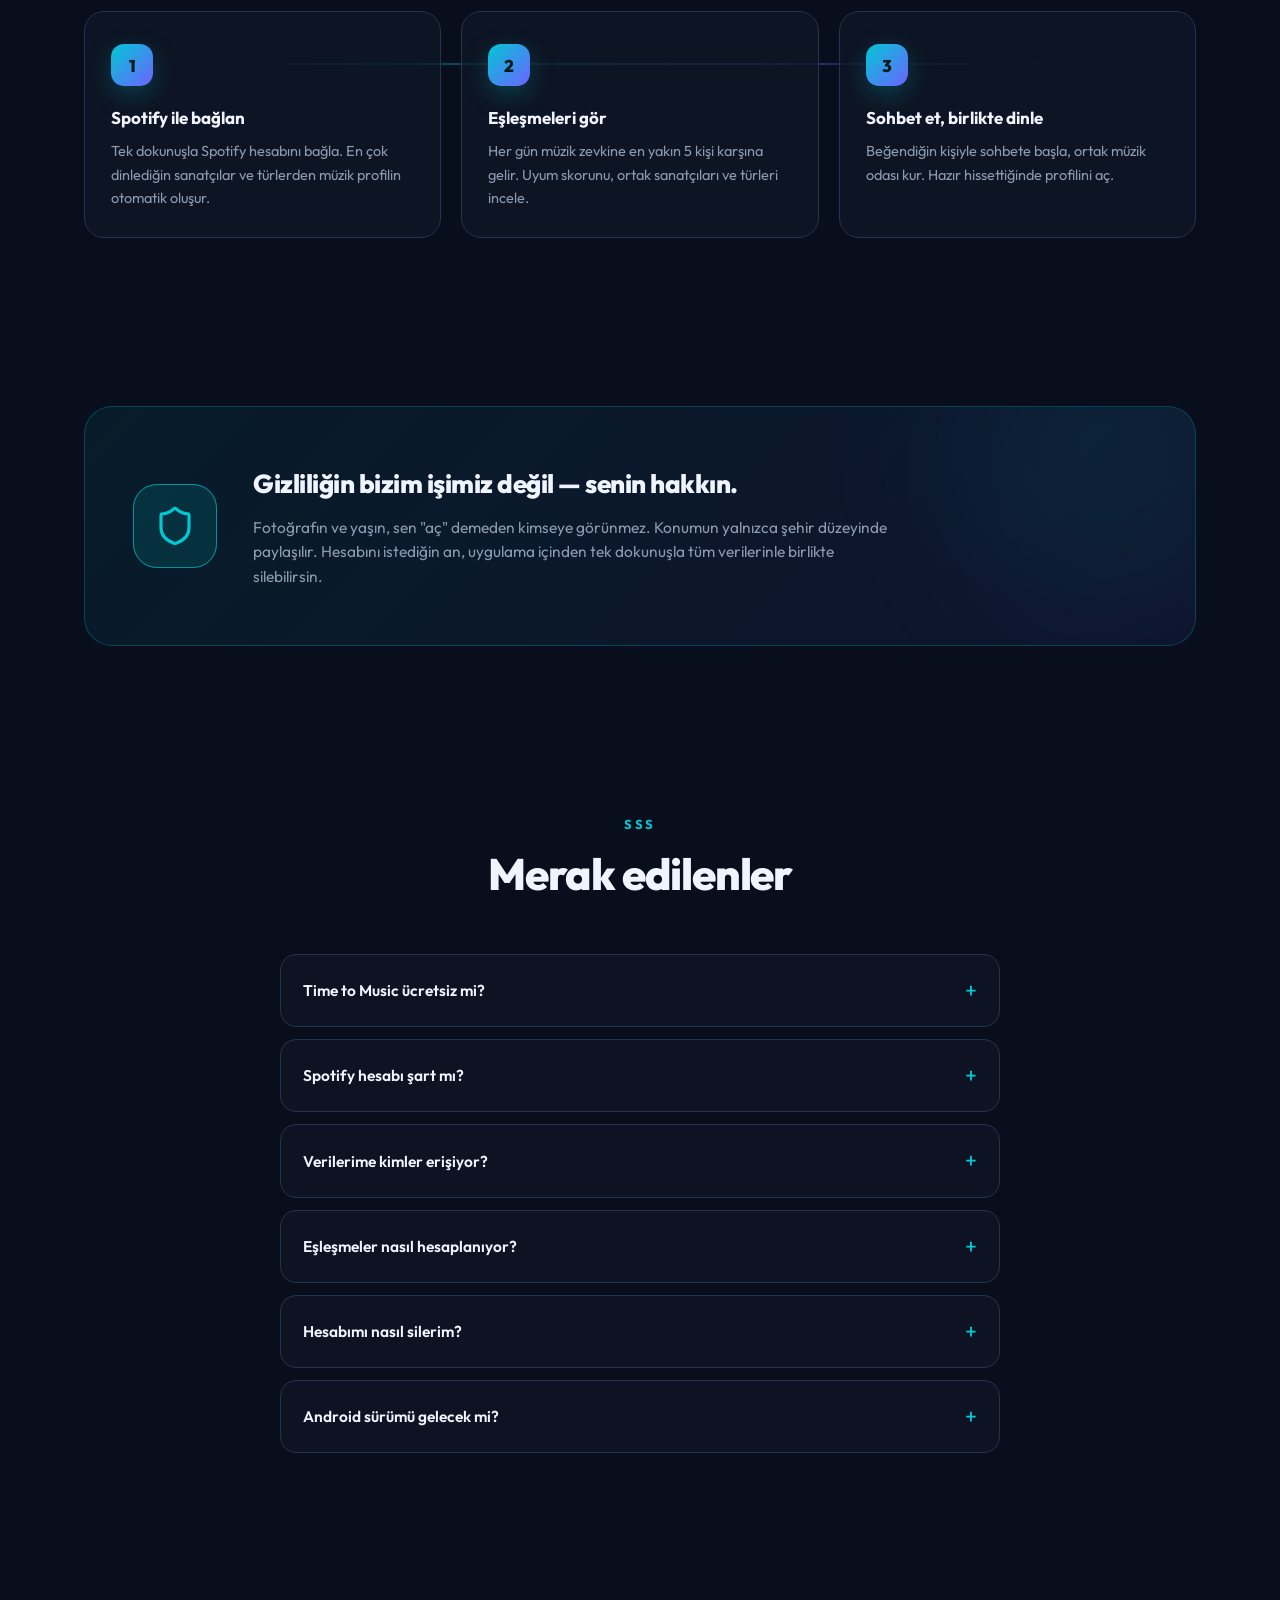
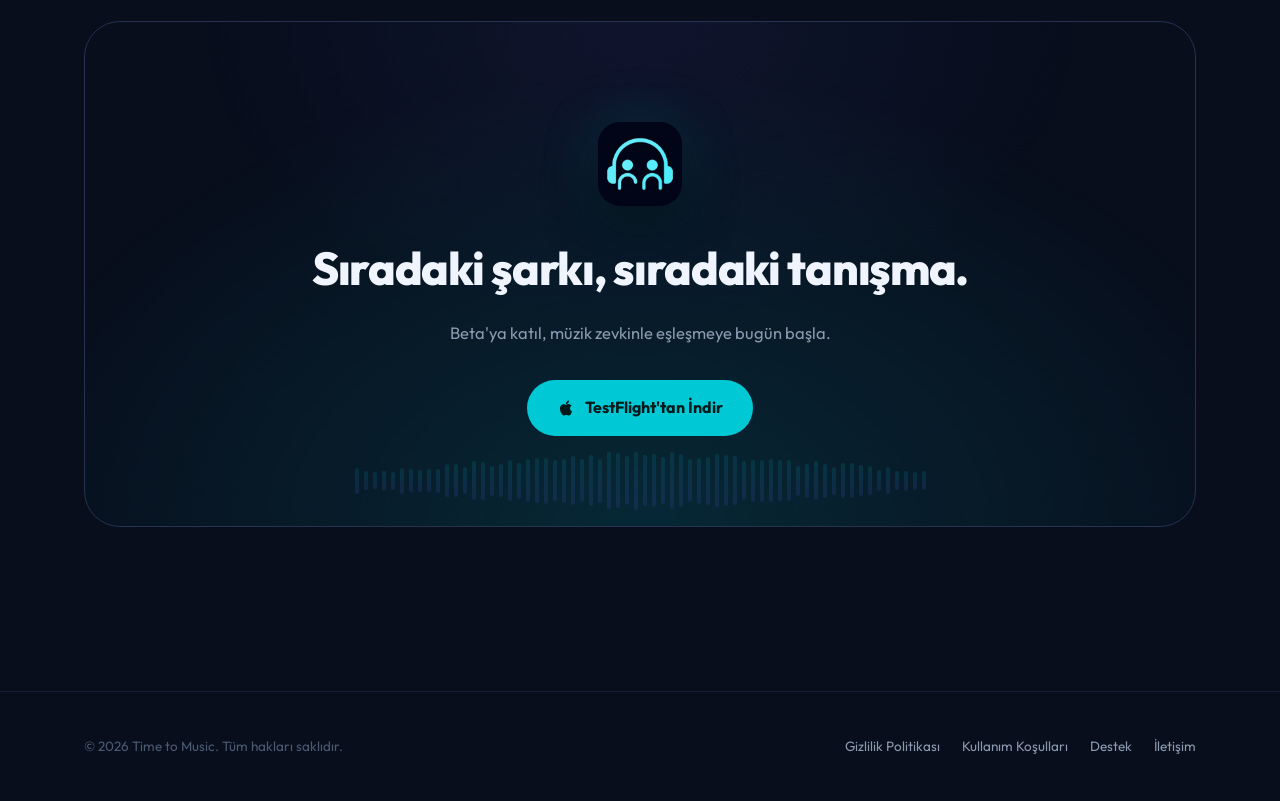
==== commit 5f335713: "feat: zengin animasyonlu yeni tasarım — bento grid, marquee, müzik odası vitrini Co-Authored-By: Cla" ====
--- a/index.html
+++ b/index.html
@@ -25,7 +25,17 @@
   <div class="glow glow-2"></div>
   <div class="glow glow-3"></div>
 
-  <nav>
+  <!-- uyum halkası gradyanı (SVG tanımı, görünmez) -->
+  <svg width="0" height="0" style="position:absolute">
+    <defs>
+      <linearGradient id="ringGrad" x1="0%" y1="0%" x2="100%" y2="100%">
+        <stop offset="0%" stop-color="#00C8D4"/>
+        <stop offset="100%" stop-color="#6C63FF"/>
+      </linearGradient>
+    </defs>
+  </svg>
+
+  <nav id="nav">
     <div class="nav-inner">
       <a href="#" class="nav-logo">
         <img src="assets/img/app-icon.png" alt="Time to Music logosu">
@@ -33,6 +43,7 @@
       </a>
       <div class="nav-links">
         <a href="#ozellikler">Özellikler</a>
+        <a href="#birlikte">Birlikte Dinle</a>
         <a href="#nasil">Nasıl Çalışır</a>
         <a href="#sss">SSS</a>
         <a href="https://testflight.apple.com/join/SKZj7DAN" class="nav-cta" target="_blank" rel="noopener">Beta'ya Katıl</a>
@@ -45,26 +56,29 @@
     <div class="container">
       <header class="hero">
         <div>
-          <span class="hero-badge"><span class="dot"></span> TestFlight beta'sı açık</span>
-          <h1>Müzik zevkin<br>seni <span class="accent">anlatır.</span></h1>
-          <p class="lead">
+          <span class="hero-badge a1"><span class="dot"></span> TestFlight beta'sı açık</span>
+          <h1 class="a2">Müzik zevkin<br>seni <span class="accent">anlatır.</span></h1>
+          <p class="lead a3">
             Time to Music, dinlediğin müziğe göre yeni insanlarla tanıştırır.
             Spotify hesabını bağla, uyum skorunu gör, önce müzikle tanış —
             kimliğini ne zaman açacağına sen karar ver.
           </p>
-          <div class="hero-actions">
+          <div class="hero-actions a4">
             <a class="btn-primary" href="https://testflight.apple.com/join/SKZj7DAN" target="_blank" rel="noopener">
               <svg width="18" height="18" viewBox="0 0 24 24" fill="currentColor"><path d="M18.71 19.5c-.83 1.24-1.71 2.45-3.05 2.47-1.34.03-1.77-.79-3.29-.79-1.53 0-2 .77-3.27.82-1.31.05-2.3-1.32-3.14-2.53C4.25 17 2.94 12.45 4.7 9.39c.87-1.52 2.43-2.48 4.12-2.51 1.28-.02 2.5.87 3.29.87.78 0 2.26-1.07 3.81-.91.65.03 2.47.26 3.64 1.98-.09.06-2.17 1.28-2.15 3.81.03 3.02 2.65 4.03 2.68 4.04-.03.07-.42 1.44-1.38 2.83M13 3.5c.73-.83 1.94-1.46 2.94-1.5.13 1.17-.34 2.35-1.04 3.19-.69.85-1.83 1.51-2.95 1.42-.15-1.15.41-2.35 1.05-3.11z"/></svg>
               TestFlight'tan İndir
             </a>
             <a class="btn-ghost" href="#ozellikler">Keşfet ↓</a>
           </div>
-          <p class="hero-note">iOS için ücretsiz · Spotify hesabı gerekir · Yakında App Store'da</p>
-        </div>
-
-        <!-- CSS telefon mockup'ı -->
-        <div class="phone-wrap" aria-hidden="true">
-          <div class="phone">
+          <p class="hero-note a5">iOS için ücretsiz · Spotify hesabı gerekir · Yakında App Store'da</p>
+        </div>
+
+        <!-- CSS telefon mockup'ı + süzülen kartlar -->
+        <div class="phone-wrap a4" aria-hidden="true">
+          <div class="float-chip fc-a">🎧 Aynı şarkıyı dinliyorsunuz <span class="eq"><span></span><span></span><span></span><span></span></span></div>
+          <div class="float-chip fc-b"><span class="spark">✦</span> Yeni eşleşme · %91 uyum</div>
+          <div class="float-chip fc-c">🎵 Indie Rock · 3 ortak sanatçı</div>
+          <div class="phone" id="phone">
             <div class="phone-screen">
               <div class="phone-notch"></div>
               <div class="ps-header">
@@ -117,7 +131,68 @@
       </header>
     </div>
 
-    <!-- ── Özellikler ────────────────────────────────────────────── -->
+    <!-- ── Ses dalgası ───────────────────────────────────────────── -->
+    <div class="soundwave" aria-hidden="true"></div>
+
+    <!-- ── Tür marquee'si ────────────────────────────────────────── -->
+    <div class="marquee-zone" aria-hidden="true">
+      <div class="marquee">
+        <div class="marquee-track">
+          <span class="genre-chip"><span class="note">♪</span> Indie Rock</span>
+          <span class="genre-chip"><span class="note">♫</span> Pop</span>
+          <span class="genre-chip"><span class="note">♪</span> Rap</span>
+          <span class="genre-chip"><span class="note">♬</span> Lo-fi</span>
+          <span class="genre-chip"><span class="note">♪</span> Elektronik</span>
+          <span class="genre-chip"><span class="note">♫</span> Türkçe Rock</span>
+          <span class="genre-chip"><span class="note">♪</span> Jazz</span>
+          <span class="genre-chip"><span class="note">♬</span> R&B</span>
+          <span class="genre-chip"><span class="note">♪</span> Metal</span>
+          <span class="genre-chip"><span class="note">♫</span> Anadolu Rock</span>
+          <span class="genre-chip"><span class="note">♪</span> Synthwave</span>
+          <span class="genre-chip"><span class="note">♬</span> House</span>
+        </div>
+      </div>
+      <div class="marquee rev">
+        <div class="marquee-track">
+          <span class="genre-chip"><span class="note">♬</span> Alternatif</span>
+          <span class="genre-chip"><span class="note">♪</span> K-Pop</span>
+          <span class="genre-chip"><span class="note">♫</span> Folk</span>
+          <span class="genre-chip"><span class="note">♪</span> Soul</span>
+          <span class="genre-chip"><span class="note">♬</span> Blues</span>
+          <span class="genre-chip"><span class="note">♪</span> Punk</span>
+          <span class="genre-chip"><span class="note">♫</span> Klasik</span>
+          <span class="genre-chip"><span class="note">♪</span> Hyperpop</span>
+          <span class="genre-chip"><span class="note">♬</span> Reggaeton</span>
+          <span class="genre-chip"><span class="note">♪</span> Arabesk Rap</span>
+          <span class="genre-chip"><span class="note">♫</span> Funk</span>
+          <span class="genre-chip"><span class="note">♪</span> Disco</span>
+        </div>
+      </div>
+    </div>
+
+    <!-- ── İstatistik bandı ──────────────────────────────────────── -->
+    <div class="container">
+      <div class="stats reveal">
+        <div class="stat">
+          <div class="stat-num" data-count="5">0</div>
+          <div class="stat-label">Her gün yeni eşleşme</div>
+        </div>
+        <div class="stat">
+          <div class="stat-num" data-count="100" data-prefix="%">%0</div>
+          <div class="stat-label">Müzik odaklı profil</div>
+        </div>
+        <div class="stat">
+          <div class="stat-num" data-count="3" data-suffix=" sa">0 sa</div>
+          <div class="stat-label">Keşfet'te paylaşım ömrü</div>
+        </div>
+        <div class="stat">
+          <div class="stat-num" data-count="0">0</div>
+          <div class="stat-label">Reklam · satılan veri</div>
+        </div>
+      </div>
+    </div>
+
+    <!-- ── Özellikler (bento) ────────────────────────────────────── -->
     <section id="ozellikler">
       <div class="container">
         <div class="section-head reveal">
@@ -125,48 +200,169 @@
           <h2>Tanışmanın en doğal hâli</h2>
           <p>Fotoğrafla değil, gerçekten ortak bir şeyle başla: dinlediğin müzikle.</p>
         </div>
-        <div class="features-grid">
-          <div class="feature-card reveal">
-            <div class="fc-icon">
+        <div class="bento">
+
+          <div class="bento-card b-lg spot reveal">
+            <div class="bc-icon">
               <svg viewBox="0 0 24 24" fill="none" stroke-width="2" stroke-linecap="round" stroke-linejoin="round"><path d="M9 18V5l12-2v13"/><circle cx="6" cy="18" r="3"/><circle cx="18" cy="16" r="3"/></svg>
             </div>
             <h3>Müzikle Eşleş</h3>
             <p>Müzik zevkine göre her gün 5 yeni kişiyle eşleş. Ortak sanatçılar, türler ve uyum skoru — hepsi tek bakışta.</p>
-          </div>
-          <div class="feature-card reveal">
-            <div class="fc-icon">
+            <div class="bc-visual match-demo">
+              <div class="match-card">
+                <div class="mc-top">
+                  <div class="mc-avatar" style="background: linear-gradient(135deg, #00C8D4, #2E7D9A);">R</div>
+                  <div>
+                    <div class="mc-name">Ritim Tutkunu</div>
+                    <div class="mc-loc">İzmir</div>
+                  </div>
+                  <div class="mc-score">%87</div>
+                </div>
+                <div class="mc-chips">
+                  <span class="mc-chip hot">4 ortak sanatçı</span>
+                  <span class="mc-chip hot">Elektronik</span>
+                  <span class="mc-chip">Synthwave</span>
+                </div>
+              </div>
+              <div class="ring-wrap">
+                <svg class="ring" viewBox="0 0 110 110">
+                  <circle class="ring-bg" cx="55" cy="55" r="47" pathLength="100"/>
+                  <circle class="ring-fg" cx="55" cy="55" r="47" pathLength="100"/>
+                </svg>
+                <div class="ring-label"><b>%87</b><span>uyum</span></div>
+              </div>
+            </div>
+          </div>
+
+          <div class="bento-card b-sm spot reveal" style="--rd:.1s">
+            <div class="bc-icon">
+              <svg viewBox="0 0 24 24" fill="none" stroke-width="2" stroke-linecap="round" stroke-linejoin="round"><path d="M2 10v3"/><path d="M6 6v11"/><path d="M10 3v18"/><path d="M14 8v7"/><path d="M18 5v13"/><path d="M22 10v3"/></svg>
+            </div>
+            <h3>Canlı</h3>
+            <p>Spotify'da çaldığın şarkı anlık olarak profilinde. Aynı şarkıyı dinleyenle o an buluş.</p>
+            <div class="live-demo" aria-hidden="true"><i></i><i></i><i></i><i></i><i></i><i></i><i></i></div>
+          </div>
+
+          <div class="bento-card b-sm spot reveal">
+            <div class="bc-icon">
               <svg viewBox="0 0 24 24" fill="none" stroke-width="2" stroke-linecap="round" stroke-linejoin="round"><circle cx="11" cy="11" r="8"/><path d="m21 21-4.3-4.3"/></svg>
             </div>
             <h3>Keşfet</h3>
-            <p>Çevrendekilerin şu an ne dinlediğini gör. Paylaşılan şarkılar 3 saat sonra kaybolur — her şey anlık, her şey taze.</p>
-          </div>
-          <div class="feature-card reveal">
-            <div class="fc-icon">
-              <svg viewBox="0 0 24 24" fill="none" stroke-width="2" stroke-linecap="round" stroke-linejoin="round"><path d="M2 10v3"/><path d="M6 6v11"/><path d="M10 3v18"/><path d="M14 8v7"/><path d="M18 5v13"/><path d="M22 10v3"/></svg>
-            </div>
-            <h3>Canlı</h3>
-            <p>Spotify'da çaldığın şarkı anlık olarak profilinde görünür. Aynı şarkıyı dinleyen biriyle o an buluş.</p>
-          </div>
-          <div class="feature-card reveal">
-            <div class="fc-icon">
-              <svg viewBox="0 0 24 24" fill="none" stroke-width="2" stroke-linecap="round" stroke-linejoin="round"><path d="M20 21v-2a4 4 0 0 0-4-4H8a4 4 0 0 0-4 4v2"/><circle cx="12" cy="7" r="4"/><path d="M12 11v.01" opacity="0.3"/></svg>
+            <p>Çevrendekilerin şu an ne dinlediğini gör. Paylaşımlar 3 saat sonra kaybolur — her şey taze.</p>
+            <div class="discover-demo" aria-hidden="true">
+              <div class="dd-row dd-1">
+                <div class="dd-art"></div>
+                <div><div class="dd-name">Gül Pembe</div><div class="dd-sub">Barış Manço</div></div>
+                <div class="dd-time">2 sa kaldı</div>
+              </div>
+              <div class="dd-row dd-2">
+                <div class="dd-art"></div>
+                <div><div class="dd-name">Aşıklar Şehri</div><div class="dd-sub">Duman</div></div>
+                <div class="dd-time">45 dk kaldı</div>
+              </div>
+              <div class="dd-row dd-3">
+                <div class="dd-art"></div>
+                <div><div class="dd-name">Midnight City</div><div class="dd-sub">M83</div></div>
+                <div class="dd-time">3 sa kaldı</div>
+              </div>
+            </div>
+          </div>
+
+          <div class="bento-card b-sm spot reveal" style="--rd:.1s">
+            <div class="bc-icon">
+              <svg viewBox="0 0 24 24" fill="none" stroke-width="2" stroke-linecap="round" stroke-linejoin="round"><path d="M20 21v-2a4 4 0 0 0-4-4H8a4 4 0 0 0-4 4v2"/><circle cx="12" cy="7" r="4"/></svg>
             </div>
             <h3>Önce Anonim</h3>
-            <p>Yaşın ve fotoğrafın, sen istemeden görünmez. Önce müzikle ve sohbetle tanış; kimliğini hazır olduğunda aç.</p>
-          </div>
-          <div class="feature-card reveal">
-            <div class="fc-icon">
-              <svg viewBox="0 0 24 24" fill="none" stroke-width="2" stroke-linecap="round" stroke-linejoin="round"><path d="M3 18v-6a9 9 0 0 1 18 0v6"/><path d="M21 19a2 2 0 0 1-2 2h-1a2 2 0 0 1-2-2v-3a2 2 0 0 1 2-2h3zM3 19a2 2 0 0 0 2 2h1a2 2 0 0 0 2-2v-3a2 2 0 0 0-2-2H3z"/></svg>
-            </div>
-            <h3>Birlikte Dinle</h3>
-            <p>Eşleştiğin kişiyle ortak müzik odası kur. Sırayla kuyruğa şarkı ekleyin, aynı anda dinleyin, birlikte keşfedin.</p>
-          </div>
-          <div class="feature-card reveal">
-            <div class="fc-icon">
+            <p>Yaşın ve fotoğrafın, sen istemeden görünmez. Kimliğini hazır olduğunda aç.</p>
+            <div class="anon-demo" aria-hidden="true">
+              <div class="anon-face">G</div>
+              <span class="anon-lock">
+                <svg viewBox="0 0 24 24" fill="none" stroke-width="2.5" stroke-linecap="round" stroke-linejoin="round"><rect width="18" height="11" x="3" y="11" rx="2"/><path d="M7 11V7a5 5 0 0 1 10 0v4"/></svg>
+                Sen izin verene dek gizli
+              </span>
+            </div>
+          </div>
+
+          <div class="bento-card b-sm spot reveal" style="--rd:.2s">
+            <div class="bc-icon">
               <svg viewBox="0 0 24 24" fill="none" stroke-width="2" stroke-linecap="round" stroke-linejoin="round"><path d="M12 21.35l-1.45-1.32C5.4 15.36 2 12.28 2 8.5 2 5.42 4.42 3 7.5 3c1.74 0 3.41.81 4.5 2.09C13.09 3.81 14.76 3 16.5 3 19.58 3 22 5.42 22 8.5c0 3.78-3.4 6.86-8.55 11.54L12 21.35z"/></svg>
             </div>
             <h3>Müzik Hikayesi</h3>
-            <p>Müzik profilinden otomatik oluşan hikâye kartını arkadaşlarınla paylaş. Zevkini göster, davet et, eşleş.</p>
+            <p>Müzik profilinden otomatik oluşan hikâye kartını arkadaşlarınla paylaş.</p>
+            <div class="story-demo" aria-hidden="true">
+              <div class="story-card">
+                <img src="assets/img/app-icon.png" alt="">
+                <div class="story-k">En çok dinlediğim</div>
+                <div class="story-v">Tame Impala</div>
+                <div class="story-k">Bu haftaki modum</div>
+                <div class="story-v">Synthwave ✨</div>
+              </div>
+            </div>
+          </div>
+
+        </div>
+      </div>
+    </section>
+
+    <!-- ── Birlikte Dinle vitrini ────────────────────────────────── -->
+    <section id="birlikte">
+      <div class="container">
+        <div class="listen-grid">
+          <div class="listen-copy reveal">
+            <div class="kicker">Birlikte Dinle</div>
+            <h2>Aynı şarkı,<br>aynı an, <span class="accent" style="background:linear-gradient(120deg,var(--cyan),var(--purple));-webkit-background-clip:text;background-clip:text;color:transparent">iki kişi.</span></h2>
+            <p>
+              Eşleştiğin kişiyle ortak bir müzik odası kur. Sırayla kuyruğa şarkı ekleyin,
+              aynı anda dinleyin, mesajlaşmadan bile birbirinizi tanımaya başlayın.
+            </p>
+            <ul class="listen-points">
+              <li>
+                <span class="lp-dot"><svg viewBox="0 0 24 24" fill="none"><path d="M20 6 9 17l-5-5"/></svg></span>
+                <span><b>Senkron çalma</b> — şarkı ikinizde de aynı saniyede ilerler.</span>
+              </li>
+              <li>
+                <span class="lp-dot"><svg viewBox="0 0 24 24" fill="none"><path d="M20 6 9 17l-5-5"/></svg></span>
+                <span><b>Ortak kuyruk</b> — sırayla şarkı ekleyin, zevklerinizi harmanlayın.</span>
+              </li>
+              <li>
+                <span class="lp-dot"><svg viewBox="0 0 24 24" fill="none"><path d="M20 6 9 17l-5-5"/></svg></span>
+                <span><b>Anlık tepkiler</b> — beğendiğin anı tek dokunuşla belli et.</span>
+              </li>
+            </ul>
+          </div>
+
+          <div class="room-card reveal" style="--rd:.15s" aria-hidden="true">
+            <div class="room-head">
+              <div class="room-avatars"><span>G</span><span>M</span></div>
+              <div>
+                <div class="room-title">Müzik Odası</div>
+                <div class="room-sub">2 kişi dinliyor</div>
+              </div>
+              <span class="live-pill"><span class="dot"></span> CANLI</span>
+            </div>
+            <div class="room-now">
+              <div class="vinyl"></div>
+              <div class="room-track">
+                <div class="rt-name">Bu Sabah Yağmur Var İstanbul'da</div>
+                <div class="rt-artist">MFÖ</div>
+                <div class="room-progress"><span></span></div>
+                <div class="rt-times"><span>1:42</span><span>4:05</span></div>
+              </div>
+            </div>
+            <div class="room-queue-label">Sıradaki şarkılar</div>
+            <div class="rq-item rq-1">
+              <div class="rq-art"></div>
+              <div><div class="rq-name">Resimdeki Gözyaşları</div><div class="rq-by">Gece Kuşu ekledi</div></div>
+              <span class="rq-tag">SIRADA</span>
+            </div>
+            <div class="rq-item rq-2">
+              <div class="rq-art"></div>
+              <div><div class="rq-name">The Less I Know The Better</div><div class="rq-by">Melodi Avcısı ekledi</div></div>
+            </div>
+            <div class="rq-item rq-3">
+              <div class="rq-art"></div>
+              <div><div class="rq-name">Dönence</div><div class="rq-by">Gece Kuşu ekledi</div></div>
+            </div>
           </div>
         </div>
       </div>
@@ -179,18 +375,18 @@
           <div class="kicker">Nasıl Çalışır</div>
           <h2>Üç adımda başla</h2>
         </div>
-        <div class="steps">
-          <div class="step reveal">
+        <div class="steps reveal">
+          <div class="step">
             <div class="step-num">1</div>
             <h3>Spotify ile bağlan</h3>
             <p>Tek dokunuşla Spotify hesabını bağla. En çok dinlediğin sanatçılar ve türlerden müzik profilin otomatik oluşur.</p>
           </div>
-          <div class="step reveal">
+          <div class="step">
             <div class="step-num">2</div>
             <h3>Eşleşmeleri gör</h3>
             <p>Her gün müzik zevkine en yakın 5 kişi karşına gelir. Uyum skorunu, ortak sanatçıları ve türleri incele.</p>
           </div>
-          <div class="step reveal">
+          <div class="step">
             <div class="step-num">3</div>
             <h3>Sohbet et, birlikte dinle</h3>
             <p>Beğendiğin kişiyle sohbete başla, ortak müzik odası kur. Hazır hissettiğinde profilini aç.</p>
@@ -258,6 +454,7 @@
     <section>
       <div class="container">
         <div class="final-cta reveal">
+          <div class="soundwave" aria-hidden="true"></div>
           <img class="cta-icon" src="assets/img/app-icon.png" alt="Time to Music uygulama ikonu">
           <h2>Sıradaki şarkı, sıradaki tanışma.</h2>
           <p>Beta'ya katıl, müzik zevkinle eşleşmeye bugün başla.</p>
@@ -283,6 +480,8 @@
   </footer>
 
   <script>
+    const reducedMotion = window.matchMedia("(prefers-reduced-motion: reduce)").matches;
+
     // Kaydırınca yumuşak görünme animasyonu
     const observer = new IntersectionObserver((entries) => {
       entries.forEach((e) => {
@@ -293,6 +492,82 @@
       });
     }, { threshold: 0.12 });
     document.querySelectorAll(".reveal").forEach((el) => observer.observe(el));
+
+    // Ses dalgası çubuklarını üret
+    document.querySelectorAll(".soundwave").forEach((wave) => {
+      const count = 64;
+      for (let i = 0; i < count; i++) {
+        const bar = document.createElement("i");
+        // ortaya doğru yükselen, hafif rastgele bir dalga formu
+        const center = 1 - Math.abs(i - count / 2) / (count / 2);
+        const h = 12 + center * 36 + Math.random() * 14;
+        bar.style.height = h + "px";
+        bar.style.animationDelay = (Math.random() * -1.6).toFixed(2) + "s";
+        bar.style.animationDuration = (1.2 + Math.random() * 0.9).toFixed(2) + "s";
+        wave.appendChild(bar);
+      }
+    });
+
+    // Marquee içeriğini iki katına çıkar (kesintisiz döngü için)
+    document.querySelectorAll(".marquee-track").forEach((t) => {
+      t.innerHTML += t.innerHTML;
+    });
+
+    // İstatistik sayaçları
+    const counterObs = new IntersectionObserver((entries) => {
+      entries.forEach((e) => {
+        if (!e.isIntersecting) return;
+        counterObs.unobserve(e.target);
+        const el = e.target;
+        const target = +el.dataset.count;
+        const prefix = el.dataset.prefix || "";
+        const suffix = el.dataset.suffix || "";
+        if (reducedMotion || target === 0) {
+          el.textContent = prefix + target + suffix;
+          return;
+        }
+        const dur = 1300;
+        const start = performance.now();
+        const tick = (now) => {
+          const p = Math.min((now - start) / dur, 1);
+          const eased = 1 - Math.pow(1 - p, 3);
+          el.textContent = prefix + Math.round(eased * target) + suffix;
+          if (p < 1) requestAnimationFrame(tick);
+        };
+        requestAnimationFrame(tick);
+      });
+    }, { threshold: 0.4 });
+    document.querySelectorAll(".stat-num").forEach((el) => counterObs.observe(el));
+
+    // Telefonu mouse'a göre eğ (yalnızca masaüstü)
+    const phone = document.getElementById("phone");
+    const phoneWrap = document.querySelector(".phone-wrap");
+    if (phone && !reducedMotion && window.matchMedia("(pointer: fine)").matches) {
+      phoneWrap.addEventListener("mousemove", (e) => {
+        const r = phoneWrap.getBoundingClientRect();
+        const x = (e.clientX - r.left) / r.width - 0.5;
+        const y = (e.clientY - r.top) / r.height - 0.5;
+        phone.style.transform = `rotateY(${-9 + x * 14}deg) rotateX(${2 - y * 10}deg)`;
+      });
+      phoneWrap.addEventListener("mouseleave", () => {
+        phone.style.transform = "";
+      });
+    }
+
+    // Bento kartlarında spot ışığı
+    document.querySelectorAll(".spot").forEach((card) => {
+      card.addEventListener("mousemove", (e) => {
+        const r = card.getBoundingClientRect();
+        card.style.setProperty("--mx", (e.clientX - r.left) + "px");
+        card.style.setProperty("--my", (e.clientY - r.top) + "px");
+      });
+    });
+
+    // Kaydırınca nav'a gölge
+    const nav = document.getElementById("nav");
+    window.addEventListener("scroll", () => {
+      nav.classList.toggle("scrolled", window.scrollY > 12);
+    }, { passive: true });
   </script>
 </body>
 </html>
--- a/assets/css/site.css
+++ b/assets/css/site.css
@@ -10,11 +10,13 @@
   --navy-border: #253350;
   --cyan:        #00C8D4;
   --cyan-dim:    #0097A7;
+  --purple:      #6C63FF;
+  --coral:       #FF6B6B;
   --white:       #F0F4FF;
   --grey:        #8B9AB0;
   --grey-dim:    #4A5A72;
   --radius:      20px;
-  --maxw:        1120px;
+  --maxw:        1160px;
 }
 
 * { margin: 0; padding: 0; box-sizing: border-box; }
@@ -35,17 +37,35 @@
 
 .container { max-width: var(--maxw); margin: 0 auto; padding: 0 24px; }
 
-/* ── Arka plan ışımaları ─────────────────────────────────────────── */
+section { scroll-margin-top: 80px; }
+
+/* ── Arka plan: nokta dokusu + süzülen ışımalar ──────────────────── */
+body::before {
+  content: "";
+  position: fixed;
+  inset: 0;
+  background-image: radial-gradient(rgba(240, 244, 255, 0.05) 1px, transparent 1px);
+  background-size: 30px 30px;
+  -webkit-mask-image: radial-gradient(ellipse 85% 60% at 50% 0%, #000 0%, transparent 72%);
+  mask-image: radial-gradient(ellipse 85% 60% at 50% 0%, #000 0%, transparent 72%);
+  pointer-events: none;
+  z-index: 0;
+}
 .glow {
   position: fixed;
   border-radius: 50%;
   filter: blur(120px);
   pointer-events: none;
   z-index: 0;
-}
-.glow-1 { width: 560px; height: 560px; top: -180px; right: -120px; background: rgba(0, 200, 212, 0.14); }
-.glow-2 { width: 480px; height: 480px; top: 40%; left: -200px; background: rgba(108, 99, 255, 0.10); }
-.glow-3 { width: 400px; height: 400px; bottom: -150px; right: 10%; background: rgba(0, 151, 167, 0.10); }
+  animation: drift 18s ease-in-out infinite alternate;
+}
+.glow-1 { width: 620px; height: 620px; top: -200px; right: -140px; background: rgba(0, 200, 212, 0.16); }
+.glow-2 { width: 520px; height: 520px; top: 38%; left: -220px; background: rgba(108, 99, 255, 0.13); animation-duration: 24s; animation-delay: -8s; }
+.glow-3 { width: 440px; height: 440px; bottom: -160px; right: 8%; background: rgba(0, 151, 167, 0.12); animation-duration: 20s; animation-delay: -4s; }
+@keyframes drift {
+  from { transform: translate(0, 0) scale(1); }
+  to   { transform: translate(50px, -40px) scale(1.18); }
+}
 
 main, nav, footer { position: relative; z-index: 1; }
 
@@ -58,6 +78,11 @@
   -webkit-backdrop-filter: blur(18px);
   background: rgba(8, 14, 28, 0.72);
   border-bottom: 1px solid rgba(37, 51, 80, 0.5);
+  transition: background 0.3s, box-shadow 0.3s;
+}
+nav.scrolled {
+  background: rgba(8, 14, 28, 0.9);
+  box-shadow: 0 10px 40px rgba(0, 0, 0, 0.4);
 }
 .nav-inner {
   max-width: var(--maxw);
@@ -77,7 +102,7 @@
   letter-spacing: -0.2px;
 }
 .nav-logo img { width: 32px; height: 32px; border-radius: 8px; }
-.nav-links { display: flex; gap: 22px; margin-left: auto; }
+.nav-links { display: flex; gap: 22px; margin-left: auto; align-items: center; }
 .nav-links a {
   color: var(--grey);
   font-size: 14.5px;
@@ -103,11 +128,27 @@
 /* ── Hero ────────────────────────────────────────────────────────── */
 .hero {
   display: grid;
-  grid-template-columns: 1.1fr 0.9fr;
+  grid-template-columns: 1.05fr 0.95fr;
   align-items: center;
   gap: 48px;
-  padding: 96px 0 80px;
-}
+  padding: 90px 0 40px;
+}
+
+/* sayfa açılışında sıralı giriş */
+.a1, .a2, .a3, .a4, .a5 {
+  opacity: 0;
+  transform: translateY(22px);
+  animation: rise 0.9s cubic-bezier(0.22, 1, 0.36, 1) forwards;
+}
+.a1 { animation-delay: 0.05s; }
+.a2 { animation-delay: 0.15s; }
+.a3 { animation-delay: 0.25s; }
+.a4 { animation-delay: 0.38s; }
+.a5 { animation-delay: 0.5s; }
+@keyframes rise {
+  to { opacity: 1; transform: none; }
+}
+
 .hero-badge {
   display: inline-flex;
   align-items: center;
@@ -132,17 +173,22 @@
   50% { opacity: 0.7; box-shadow: 0 0 0 6px rgba(0,200,212,0); }
 }
 .hero h1 {
-  font-size: clamp(38px, 5.4vw, 60px);
+  font-size: clamp(40px, 5.8vw, 68px);
   font-weight: 800;
-  letter-spacing: -1.8px;
-  line-height: 1.08;
+  letter-spacing: -2.2px;
+  line-height: 1.05;
   margin-bottom: 22px;
 }
 .hero h1 .accent {
-  background: linear-gradient(120deg, var(--cyan), #6C63FF);
+  background: linear-gradient(120deg, var(--cyan), var(--purple), var(--cyan));
+  background-size: 200% auto;
   -webkit-background-clip: text;
   background-clip: text;
   color: transparent;
+  animation: sheen 5s linear infinite;
+}
+@keyframes sheen {
+  to { background-position: 200% center; }
 }
 .hero p.lead {
   color: var(--grey);
@@ -161,7 +207,22 @@
   font-size: 16px;
   padding: 15px 30px;
   border-radius: 999px;
+  position: relative;
+  overflow: hidden;
   transition: transform 0.15s, box-shadow 0.25s;
+}
+.btn-primary::after {
+  content: "";
+  position: absolute;
+  top: 0; left: -80%;
+  width: 50%; height: 100%;
+  background: linear-gradient(100deg, transparent, rgba(255,255,255,0.45), transparent);
+  transform: skewX(-20deg);
+  animation: shine 3.6s ease-in-out infinite;
+}
+@keyframes shine {
+  0%, 60% { left: -80%; }
+  100% { left: 130%; }
 }
 .btn-primary:hover {
   transform: translateY(-2px);
@@ -182,8 +243,13 @@
 .btn-ghost:hover { border-color: var(--cyan); background: rgba(0, 200, 212, 0.06); }
 .hero-note { color: var(--grey-dim); font-size: 13px; margin-top: 18px; }
 
-/* ── Telefon mockup ──────────────────────────────────────────────── */
-.phone-wrap { display: flex; justify-content: center; perspective: 1200px; }
+/* ── Telefon mockup + süzülen kartlar ───────────────────────────── */
+.phone-wrap {
+  display: flex;
+  justify-content: center;
+  perspective: 1400px;
+  position: relative;
+}
 .phone {
   width: 300px;
   height: 612px;
@@ -194,11 +260,11 @@
   box-shadow:
     0 0 0 1px rgba(0, 200, 212, 0.08),
     0 30px 80px rgba(0, 0, 0, 0.6),
-    0 0 100px rgba(0, 200, 212, 0.07);
-  transform: rotateY(-8deg) rotateX(2deg);
-  transition: transform 0.5s ease;
-}
-.phone:hover { transform: rotateY(-3deg) rotateX(1deg); }
+    0 0 110px rgba(0, 200, 212, 0.09);
+  transform: rotateY(-9deg) rotateX(2deg);
+  transition: transform 0.4s ease;
+  will-change: transform;
+}
 .phone-screen {
   width: 100%;
   height: 100%;
@@ -245,6 +311,7 @@
   font-weight: 800;
   font-size: 18px;
   color: #fff;
+  flex-shrink: 0;
 }
 .mc-name { font-weight: 700; font-size: 14.5px; }
 .mc-loc { font-size: 11px; color: var(--grey); }
@@ -303,9 +370,122 @@
   50% { transform: scaleY(0.4); }
 }
 
+/* telefonun etrafında süzülen bilgi kartları */
+.float-chip {
+  position: absolute;
+  display: flex;
+  align-items: center;
+  gap: 9px;
+  background: rgba(17, 24, 39, 0.85);
+  backdrop-filter: blur(12px);
+  -webkit-backdrop-filter: blur(12px);
+  border: 1px solid rgba(0, 200, 212, 0.3);
+  border-radius: 999px;
+  padding: 10px 18px;
+  font-size: 13px;
+  font-weight: 600;
+  white-space: nowrap;
+  box-shadow: 0 14px 44px rgba(0, 0, 0, 0.5);
+  z-index: 2;
+  animation: floaty 5s ease-in-out infinite;
+}
+.float-chip .eq { height: 14px; margin-left: 2px; }
+.fc-a { top: 9%; right: -4%; animation-delay: 0s; }
+.fc-b { bottom: 26%; left: -10%; animation-delay: -1.8s; border-color: rgba(108, 99, 255, 0.45); }
+.fc-c { bottom: 6%; right: -2%; animation-delay: -3.2s; border-color: rgba(255, 107, 107, 0.4); }
+.fc-b .spark { color: var(--purple); }
+@keyframes floaty {
+  0%, 100% { transform: translateY(0); }
+  50% { transform: translateY(-13px); }
+}
+
+/* ── Ses dalgası şeridi ──────────────────────────────────────────── */
+.soundwave {
+  display: flex;
+  align-items: center;
+  justify-content: center;
+  gap: 5px;
+  height: 64px;
+  overflow: hidden;
+  margin: 8px 0 0;
+}
+.soundwave i {
+  display: block;
+  width: 4px;
+  border-radius: 3px;
+  background: linear-gradient(180deg, var(--cyan), var(--purple));
+  opacity: 0.35;
+  animation: wave 1.6s ease-in-out infinite;
+}
+@keyframes wave {
+  0%, 100% { transform: scaleY(0.35); }
+  50% { transform: scaleY(1); }
+}
+
+/* ── Tür marquee'si ──────────────────────────────────────────────── */
+.marquee-zone { padding: 36px 0 8px; }
+.marquee {
+  overflow: hidden;
+  -webkit-mask-image: linear-gradient(90deg, transparent, #000 12%, #000 88%, transparent);
+  mask-image: linear-gradient(90deg, transparent, #000 12%, #000 88%, transparent);
+  padding: 7px 0;
+}
+.marquee-track {
+  display: flex;
+  gap: 12px;
+  width: max-content;
+  animation: scrollL 36s linear infinite;
+}
+.marquee.rev .marquee-track { animation-name: scrollR; animation-duration: 42s; }
+.marquee:hover .marquee-track { animation-play-state: paused; }
+@keyframes scrollL { to { transform: translateX(-50%); } }
+@keyframes scrollR { from { transform: translateX(-50%); } to { transform: translateX(0); } }
+.genre-chip {
+  display: inline-flex;
+  align-items: center;
+  gap: 8px;
+  background: rgba(17, 24, 39, 0.7);
+  border: 1px solid var(--navy-border);
+  color: var(--grey);
+  font-size: 14px;
+  font-weight: 600;
+  padding: 9px 20px;
+  border-radius: 999px;
+  white-space: nowrap;
+  transition: color 0.2s, border-color 0.2s;
+}
+.genre-chip:hover { color: var(--cyan); border-color: rgba(0, 200, 212, 0.45); }
+.genre-chip .note { color: var(--cyan); font-size: 12px; }
+
+/* ── İstatistik bandı ────────────────────────────────────────────── */
+.stats {
+  display: grid;
+  grid-template-columns: repeat(4, 1fr);
+  gap: 18px;
+  padding: 56px 0 8px;
+}
+.stat {
+  text-align: center;
+  background: linear-gradient(160deg, rgba(26, 37, 64, 0.4), rgba(17, 24, 39, 0.7));
+  border: 1px solid var(--navy-border);
+  border-radius: var(--radius);
+  padding: 30px 16px 26px;
+}
+.stat-num {
+  font-size: clamp(34px, 4vw, 46px);
+  font-weight: 800;
+  letter-spacing: -1.5px;
+  background: linear-gradient(120deg, var(--cyan), var(--purple));
+  -webkit-background-clip: text;
+  background-clip: text;
+  color: transparent;
+  line-height: 1.1;
+}
+.stat-label { color: var(--grey); font-size: 13.5px; font-weight: 500; margin-top: 8px; }
+
 /* ── Bölümler ────────────────────────────────────────────────────── */
-section { padding: 80px 0; }
-.section-head { text-align: center; max-width: 620px; margin: 0 auto 56px; }
+section { padding: 84px 0; position: relative; }
+.section-head { text-align: center; max-width: 640px; margin: 0 auto 56px; }
 .section-head .kicker {
   color: var(--cyan);
   font-size: 13px;
@@ -315,71 +495,429 @@
   margin-bottom: 14px;
 }
 .section-head h2 {
-  font-size: clamp(28px, 3.6vw, 40px);
+  font-size: clamp(30px, 4vw, 44px);
   font-weight: 800;
-  letter-spacing: -1px;
-  line-height: 1.15;
+  letter-spacing: -1.2px;
+  line-height: 1.12;
   margin-bottom: 16px;
 }
 .section-head p { color: var(--grey); font-size: 16.5px; }
 
-/* ── Özellik kartları ────────────────────────────────────────────── */
-.features-grid {
+/* ── Bento özellik kartları ──────────────────────────────────────── */
+.bento {
   display: grid;
-  grid-template-columns: repeat(3, 1fr);
-  gap: 20px;
-}
-.feature-card {
-  background: linear-gradient(160deg, rgba(26, 37, 64, 0.5), rgba(17, 24, 39, 0.8));
+  grid-template-columns: repeat(6, 1fr);
+  gap: 18px;
+}
+.bento-card {
+  position: relative;
+  overflow: hidden;
+  background: linear-gradient(160deg, rgba(26, 37, 64, 0.5), rgba(17, 24, 39, 0.85));
   border: 1px solid var(--navy-border);
-  border-radius: var(--radius);
-  padding: 28px 24px;
-  transition: transform 0.25s, border-color 0.25s, box-shadow 0.25s;
-}
-.feature-card:hover {
-  transform: translateY(-4px);
-  border-color: rgba(0, 200, 212, 0.4);
-  box-shadow: 0 16px 48px rgba(0, 0, 0, 0.35);
-}
-.fc-icon {
-  width: 48px; height: 48px;
+  border-radius: 24px;
+  padding: 30px 28px;
+  display: flex;
+  flex-direction: column;
+  transition: transform 0.3s, border-color 0.3s, box-shadow 0.3s;
+}
+.bento-card:hover {
+  transform: translateY(-5px);
+  border-color: rgba(0, 200, 212, 0.45);
+  box-shadow: 0 22px 60px rgba(0, 0, 0, 0.45);
+}
+.bento-card.spot::before {
+  content: "";
+  position: absolute;
+  inset: 0;
+  opacity: 0;
+  transition: opacity 0.35s;
+  background: radial-gradient(420px circle at var(--mx, 50%) var(--my, 50%), rgba(0, 200, 212, 0.10), transparent 65%);
+  pointer-events: none;
+}
+.bento-card.spot:hover::before { opacity: 1; }
+.b-lg { grid-column: span 4; }
+.b-sm { grid-column: span 2; }
+.bento-card h3 { font-size: 19px; font-weight: 700; letter-spacing: -0.3px; margin-bottom: 8px; }
+.bento-card > p { color: var(--grey); font-size: 14.5px; max-width: 440px; }
+.bc-icon {
+  width: 46px; height: 46px;
   border-radius: 14px;
   display: flex;
   align-items: center;
   justify-content: center;
-  margin-bottom: 18px;
+  margin-bottom: 16px;
   background: rgba(0, 200, 212, 0.10);
   border: 1px solid rgba(0, 200, 212, 0.25);
-}
-.fc-icon svg { width: 24px; height: 24px; stroke: var(--cyan); }
-.feature-card h3 { font-size: 17.5px; font-weight: 700; margin-bottom: 8px; letter-spacing: -0.2px; }
-.feature-card p { color: var(--grey); font-size: 14.5px; }
-
-/* ── Nasıl çalışır ───────────────────────────────────────────────── */
+  flex-shrink: 0;
+}
+.bc-icon svg { width: 23px; height: 23px; stroke: var(--cyan); }
+.bc-visual { margin-top: 24px; }
+
+/* büyük kart: eşleşme görseli + uyum halkası */
+.match-demo {
+  display: flex;
+  align-items: center;
+  gap: 22px;
+  flex-wrap: wrap;
+}
+.match-demo .match-card { margin: 0; flex: 1; min-width: 230px; }
+.ring-wrap { position: relative; width: 110px; height: 110px; flex-shrink: 0; margin: 0 auto; }
+.ring { width: 110px; height: 110px; transform: rotate(-90deg); }
+.ring circle { fill: none; stroke-width: 7; stroke-linecap: round; }
+.ring .ring-bg { stroke: var(--navy-high); }
+.ring .ring-fg {
+  stroke: url(#ringGrad);
+  stroke-dasharray: 0 100;
+  transition: stroke-dasharray 1.4s cubic-bezier(0.22, 1, 0.36, 1);
+}
+.visible .ring .ring-fg, .ring.go .ring-fg { stroke-dasharray: 87 100; }
+.ring-label {
+  position: absolute;
+  inset: 0;
+  display: flex;
+  flex-direction: column;
+  align-items: center;
+  justify-content: center;
+}
+.ring-label b { font-size: 22px; font-weight: 800; letter-spacing: -0.5px; }
+.ring-label span { font-size: 10px; color: var(--grey); font-weight: 600; text-transform: uppercase; letter-spacing: 1px; }
+
+/* canlı kartı: büyük ekolayzer */
+.live-demo {
+  display: flex;
+  align-items: flex-end;
+  justify-content: center;
+  gap: 6px;
+  height: 88px;
+  margin-top: auto;
+  padding-top: 20px;
+}
+.live-demo i {
+  display: block;
+  width: 9px;
+  border-radius: 5px;
+  background: linear-gradient(180deg, var(--cyan), rgba(0, 200, 212, 0.25));
+  animation: eq 1.1s ease-in-out infinite;
+  transform-origin: bottom;
+}
+.live-demo i:nth-child(1) { height: 42%; animation-delay: 0s; }
+.live-demo i:nth-child(2) { height: 88%; animation-delay: 0.15s; }
+.live-demo i:nth-child(3) { height: 60%; animation-delay: 0.3s; }
+.live-demo i:nth-child(4) { height: 100%; animation-delay: 0.07s; }
+.live-demo i:nth-child(5) { height: 50%; animation-delay: 0.42s; }
+.live-demo i:nth-child(6) { height: 76%; animation-delay: 0.22s; }
+.live-demo i:nth-child(7) { height: 36%; animation-delay: 0.55s; }
+
+/* keşfet kartı: kaybolan şarkı satırları */
+.discover-demo { display: flex; flex-direction: column; gap: 9px; margin-top: auto; padding-top: 20px; }
+.dd-row {
+  display: flex;
+  align-items: center;
+  gap: 10px;
+  background: rgba(26, 37, 64, 0.55);
+  border: 1px solid var(--navy-border);
+  border-radius: 13px;
+  padding: 9px 12px;
+  animation: ghost 6s ease-in-out infinite;
+}
+.dd-row:nth-child(2) { animation-delay: -2s; }
+.dd-row:nth-child(3) { animation-delay: -4s; }
+@keyframes ghost {
+  0%, 55%, 100% { opacity: 1; transform: translateX(0); }
+  62%, 78% { opacity: 0.18; transform: translateX(7px); }
+  88% { opacity: 1; transform: translateX(0); }
+}
+.dd-art { width: 30px; height: 30px; border-radius: 8px; flex-shrink: 0; }
+.dd-1 .dd-art { background: linear-gradient(135deg, #FF6B6B, #FF8E53); }
+.dd-2 .dd-art { background: linear-gradient(135deg, #6C63FF, #9C4DCC); }
+.dd-3 .dd-art { background: linear-gradient(135deg, #00C8D4, #2E7D9A); }
+.dd-name { font-size: 11.5px; font-weight: 700; line-height: 1.3; }
+.dd-sub { font-size: 9.5px; color: var(--grey); }
+.dd-time { margin-left: auto; font-size: 9.5px; color: var(--grey-dim); font-weight: 600; white-space: nowrap; }
+
+/* anonim kartı: bulanık avatar */
+.anon-demo {
+  display: flex;
+  align-items: center;
+  justify-content: center;
+  gap: 18px;
+  margin-top: auto;
+  padding-top: 20px;
+}
+.anon-face {
+  width: 74px; height: 74px;
+  border-radius: 50%;
+  background: linear-gradient(135deg, var(--purple), #9C4DCC);
+  display: flex;
+  align-items: center;
+  justify-content: center;
+  font-size: 28px;
+  font-weight: 800;
+  color: #fff;
+  animation: unblur 7s ease-in-out infinite;
+  position: relative;
+}
+@keyframes unblur {
+  0%, 42%, 100% { filter: blur(0px); }
+  55%, 85% { filter: blur(9px); }
+}
+.anon-lock {
+  display: inline-flex;
+  align-items: center;
+  gap: 7px;
+  background: rgba(0, 200, 212, 0.1);
+  border: 1px solid rgba(0, 200, 212, 0.3);
+  color: var(--cyan);
+  font-size: 11.5px;
+  font-weight: 700;
+  padding: 7px 14px;
+  border-radius: 999px;
+}
+.anon-lock svg { width: 13px; height: 13px; stroke: var(--cyan); }
+
+/* hikaye kartı: parlamalı mini kart */
+.story-demo { display: flex; justify-content: center; margin-top: auto; padding-top: 20px; }
+.story-card {
+  position: relative;
+  overflow: hidden;
+  width: 150px;
+  border-radius: 18px;
+  background: linear-gradient(155deg, #1A2540 0%, #0E1830 55%, #14304a 100%);
+  border: 1px solid rgba(0, 200, 212, 0.3);
+  padding: 16px 14px;
+  transform: rotate(-4deg);
+  transition: transform 0.3s;
+}
+.bento-card:hover .story-card { transform: rotate(0deg) scale(1.04); }
+.story-card::after {
+  content: "";
+  position: absolute;
+  top: 0; left: -90%;
+  width: 55%; height: 100%;
+  background: linear-gradient(100deg, transparent, rgba(240, 244, 255, 0.14), transparent);
+  transform: skewX(-18deg);
+  animation: shine 4.2s ease-in-out infinite;
+}
+.story-card img { width: 30px; height: 30px; border-radius: 8px; margin-bottom: 10px; }
+.story-k { font-size: 8.5px; color: var(--grey); font-weight: 700; text-transform: uppercase; letter-spacing: 1.2px; }
+.story-v { font-size: 12.5px; font-weight: 800; margin-bottom: 8px; }
+
+/* ── Birlikte Dinle vitrini ──────────────────────────────────────── */
+.listen-grid {
+  display: grid;
+  grid-template-columns: 1fr 1fr;
+  gap: 56px;
+  align-items: center;
+}
+.listen-copy .kicker {
+  color: var(--cyan);
+  font-size: 13px;
+  font-weight: 700;
+  text-transform: uppercase;
+  letter-spacing: 2.5px;
+  margin-bottom: 14px;
+}
+.listen-copy h2 {
+  font-size: clamp(30px, 3.8vw, 42px);
+  font-weight: 800;
+  letter-spacing: -1.2px;
+  line-height: 1.12;
+  margin-bottom: 18px;
+}
+.listen-copy > p { color: var(--grey); font-size: 16.5px; margin-bottom: 26px; }
+.listen-points { list-style: none; display: flex; flex-direction: column; gap: 14px; }
+.listen-points li { display: flex; gap: 12px; align-items: flex-start; color: var(--grey); font-size: 15px; }
+.listen-points li b { color: var(--white); font-weight: 600; }
+.lp-dot {
+  width: 22px; height: 22px;
+  border-radius: 7px;
+  background: rgba(0, 200, 212, 0.12);
+  border: 1px solid rgba(0, 200, 212, 0.3);
+  display: flex;
+  align-items: center;
+  justify-content: center;
+  flex-shrink: 0;
+  margin-top: 2px;
+}
+.lp-dot svg { width: 12px; height: 12px; stroke: var(--cyan); stroke-width: 3; }
+
+.room-card {
+  background: linear-gradient(165deg, rgba(26, 37, 64, 0.7), rgba(13, 19, 33, 0.95));
+  border: 1px solid rgba(0, 200, 212, 0.25);
+  border-radius: 28px;
+  padding: 26px;
+  box-shadow: 0 30px 90px rgba(0, 0, 0, 0.55), 0 0 90px rgba(0, 200, 212, 0.06);
+}
+.room-head { display: flex; align-items: center; gap: 12px; margin-bottom: 22px; }
+.room-avatars { display: flex; }
+.room-avatars span {
+  width: 34px; height: 34px;
+  border-radius: 50%;
+  border: 2px solid var(--navy-surf);
+  display: flex;
+  align-items: center;
+  justify-content: center;
+  font-size: 13px;
+  font-weight: 800;
+  color: #fff;
+  position: relative;
+}
+.room-avatars span:first-child { background: linear-gradient(135deg, #6C63FF, #9C4DCC); }
+.room-avatars span:last-child { background: linear-gradient(135deg, #FF6B6B, #FF8E53); margin-left: -10px; }
+.room-avatars span::after {
+  content: "";
+  position: absolute;
+  inset: -2px;
+  border-radius: 50%;
+  border: 2px solid rgba(0, 200, 212, 0.5);
+  animation: ping 2.4s ease-out infinite;
+}
+.room-avatars span:last-child::after { animation-delay: -1.2s; }
+@keyframes ping {
+  0% { transform: scale(1); opacity: 1; }
+  80%, 100% { transform: scale(1.5); opacity: 0; }
+}
+.room-title { font-weight: 700; font-size: 15px; }
+.room-sub { font-size: 11px; color: var(--grey); }
+.live-pill {
+  margin-left: auto;
+  display: inline-flex;
+  align-items: center;
+  gap: 6px;
+  background: rgba(255, 107, 107, 0.12);
+  border: 1px solid rgba(255, 107, 107, 0.4);
+  color: var(--coral);
+  font-size: 10.5px;
+  font-weight: 800;
+  letter-spacing: 1px;
+  padding: 5px 12px;
+  border-radius: 999px;
+}
+.live-pill .dot { width: 6px; height: 6px; border-radius: 50%; background: var(--coral); animation: pulse 1.6s infinite; }
+
+.room-now { display: flex; align-items: center; gap: 18px; margin-bottom: 18px; }
+.vinyl {
+  width: 86px; height: 86px;
+  border-radius: 50%;
+  flex-shrink: 0;
+  background:
+    radial-gradient(circle at center, #1A2540 0 17%, transparent 17.5%),
+    repeating-radial-gradient(circle at center, #0B1020 0 2px, #131B2E 2px 4px);
+  border: 1px solid var(--navy-border);
+  position: relative;
+  animation: spin 5s linear infinite;
+}
+.vinyl::after {
+  content: "";
+  position: absolute;
+  top: 50%; left: 50%;
+  width: 26px; height: 26px;
+  transform: translate(-50%, -50%);
+  border-radius: 50%;
+  background: linear-gradient(135deg, var(--cyan), var(--purple));
+}
+@keyframes spin { to { transform: rotate(360deg); } }
+.room-track { flex: 1; min-width: 0; }
+.rt-name { font-weight: 800; font-size: 16px; letter-spacing: -0.2px; }
+.rt-artist { font-size: 12.5px; color: var(--grey); margin-bottom: 10px; }
+.room-progress {
+  height: 5px;
+  background: var(--navy-high);
+  border-radius: 99px;
+  overflow: hidden;
+}
+.room-progress span {
+  display: block;
+  height: 100%;
+  width: 40%;
+  border-radius: 99px;
+  background: linear-gradient(90deg, var(--cyan), var(--purple));
+  animation: progress 14s linear infinite;
+}
+@keyframes progress {
+  from { width: 6%; }
+  to { width: 96%; }
+}
+.rt-times { display: flex; justify-content: space-between; font-size: 10px; color: var(--grey-dim); margin-top: 6px; font-weight: 600; }
+
+.room-queue-label {
+  font-size: 11px;
+  font-weight: 700;
+  text-transform: uppercase;
+  letter-spacing: 1.5px;
+  color: var(--grey-dim);
+  margin-bottom: 10px;
+}
+.rq-item {
+  display: flex;
+  align-items: center;
+  gap: 11px;
+  padding: 9px 12px;
+  border-radius: 13px;
+  background: rgba(26, 37, 64, 0.45);
+  border: 1px solid rgba(37, 51, 80, 0.7);
+  margin-bottom: 8px;
+}
+.rq-art { width: 32px; height: 32px; border-radius: 8px; flex-shrink: 0; }
+.rq-1 .rq-art { background: linear-gradient(135deg, #00C8D4, #2E7D9A); }
+.rq-2 .rq-art { background: linear-gradient(135deg, #FF6B6B, #FF8E53); }
+.rq-3 .rq-art { background: linear-gradient(135deg, #6C63FF, #9C4DCC); }
+.rq-name { font-size: 12px; font-weight: 700; line-height: 1.3; }
+.rq-by { font-size: 9.5px; color: var(--grey); }
+.rq-tag {
+  margin-left: auto;
+  font-size: 9px;
+  font-weight: 700;
+  color: var(--cyan);
+  background: rgba(0, 200, 212, 0.1);
+  border: 1px solid rgba(0, 200, 212, 0.25);
+  padding: 3px 9px;
+  border-radius: 999px;
+  white-space: nowrap;
+}
+
+/* ── Nasıl çalışır: zaman çizgisi ────────────────────────────────── */
 .steps {
   display: grid;
   grid-template-columns: repeat(3, 1fr);
   gap: 20px;
-  counter-reset: step;
-}
+  position: relative;
+}
+.steps::before {
+  content: "";
+  position: absolute;
+  top: 52px;
+  left: 8%;
+  right: 8%;
+  height: 2px;
+  background: linear-gradient(90deg, transparent, var(--cyan), var(--purple), transparent);
+  opacity: 0.35;
+  transform: scaleX(0);
+  transform-origin: left;
+  transition: transform 1.2s cubic-bezier(0.22, 1, 0.36, 1) 0.2s;
+}
+.steps.visible::before { transform: scaleX(1); }
 .step {
   position: relative;
-  background: rgba(17, 24, 39, 0.6);
+  background: rgba(17, 24, 39, 0.7);
   border: 1px solid var(--navy-border);
   border-radius: var(--radius);
   padding: 32px 26px 28px;
-}
+  transition: transform 0.3s, border-color 0.3s;
+}
+.step:hover { transform: translateY(-4px); border-color: rgba(0, 200, 212, 0.4); }
 .step-num {
   display: inline-flex;
   align-items: center;
   justify-content: center;
-  width: 40px; height: 40px;
-  border-radius: 12px;
-  background: linear-gradient(135deg, var(--cyan), var(--cyan-dim));
+  width: 42px; height: 42px;
+  border-radius: 13px;
+  background: linear-gradient(135deg, var(--cyan), var(--purple));
   color: #001A1C;
   font-weight: 800;
   font-size: 17px;
   margin-bottom: 18px;
+  box-shadow: 0 8px 24px rgba(0, 200, 212, 0.25);
 }
 .step h3 { font-size: 17px; font-weight: 700; margin-bottom: 8px; }
 .step p { color: var(--grey); font-size: 14.5px; }
@@ -394,6 +932,17 @@
   grid-template-columns: auto 1fr;
   gap: 36px;
   align-items: center;
+  position: relative;
+  overflow: hidden;
+}
+.privacy-banner::before {
+  content: "";
+  position: absolute;
+  width: 300px; height: 300px;
+  border-radius: 50%;
+  background: rgba(0, 200, 212, 0.07);
+  filter: blur(70px);
+  top: -100px; right: -60px;
 }
 .pb-icon {
   width: 84px; height: 84px;
@@ -403,6 +952,15 @@
   display: flex;
   align-items: center;
   justify-content: center;
+  position: relative;
+}
+.pb-icon::after {
+  content: "";
+  position: absolute;
+  inset: -1px;
+  border-radius: 24px;
+  border: 1px solid rgba(0, 200, 212, 0.5);
+  animation: ping 3s ease-out infinite;
 }
 .pb-icon svg { width: 42px; height: 42px; stroke: var(--cyan); }
 .privacy-banner h2 { font-size: 26px; font-weight: 800; letter-spacing: -0.5px; margin-bottom: 10px; }
@@ -444,23 +1002,35 @@
 /* ── Son CTA ─────────────────────────────────────────────────────── */
 .final-cta {
   text-align: center;
-  padding: 90px 24px;
+  padding: 100px 24px 90px;
   background:
-    radial-gradient(ellipse 60% 80% at 50% 100%, rgba(0, 200, 212, 0.12), transparent),
-    transparent;
-  border-radius: 32px;
+    radial-gradient(ellipse 60% 90% at 50% 100%, rgba(0, 200, 212, 0.14), transparent),
+    radial-gradient(ellipse 40% 60% at 50% 0%, rgba(108, 99, 255, 0.08), transparent);
+  border-radius: 36px;
   border: 1px solid var(--navy-border);
-}
+  position: relative;
+  overflow: hidden;
+}
+.final-cta .soundwave {
+  position: absolute;
+  left: 0; right: 0; bottom: 0;
+  height: 90px;
+  opacity: 0.35;
+  margin: 0;
+  pointer-events: none;
+}
+.final-cta > * { position: relative; }
 .final-cta img.cta-icon {
-  width: 76px; height: 76px;
-  border-radius: 20px;
+  width: 84px; height: 84px;
+  border-radius: 22px;
   margin: 0 auto 26px;
-  box-shadow: 0 14px 40px rgba(0, 0, 0, 0.5);
+  box-shadow: 0 18px 50px rgba(0, 0, 0, 0.55), 0 0 60px rgba(0, 200, 212, 0.18);
+  animation: floaty 5s ease-in-out infinite;
 }
 .final-cta h2 {
-  font-size: clamp(28px, 3.6vw, 40px);
+  font-size: clamp(30px, 4.2vw, 46px);
   font-weight: 800;
-  letter-spacing: -1px;
+  letter-spacing: -1.3px;
   margin-bottom: 14px;
 }
 .final-cta p { color: var(--grey); font-size: 16.5px; margin-bottom: 34px; }
@@ -512,32 +1082,50 @@
 /* ── Scroll animasyonu ───────────────────────────────────────────── */
 .reveal {
   opacity: 0;
-  transform: translateY(24px);
-  transition: opacity 0.6s ease, transform 0.6s ease;
+  transform: translateY(28px);
+  transition: opacity 0.7s cubic-bezier(0.22, 1, 0.36, 1), transform 0.7s cubic-bezier(0.22, 1, 0.36, 1);
+  transition-delay: var(--rd, 0s);
 }
 .reveal.visible { opacity: 1; transform: none; }
 
 /* ── Responsive ──────────────────────────────────────────────────── */
-@media (max-width: 900px) {
-  .hero { grid-template-columns: 1fr; text-align: center; padding: 64px 0 56px; }
+@media (max-width: 960px) {
+  .hero { grid-template-columns: 1fr; text-align: center; padding: 60px 0 32px; }
   .hero p.lead { margin-left: auto; margin-right: auto; }
   .hero-actions { justify-content: center; }
-  .phone-wrap { margin-top: 16px; }
+  .phone-wrap { margin-top: 32px; }
   .phone { transform: none; width: 270px; height: 550px; }
-  .features-grid, .steps { grid-template-columns: 1fr 1fr; }
+  .fc-a { right: 2%; }
+  .fc-b { left: 0; }
+  .fc-c { right: 4%; }
+  .stats { grid-template-columns: 1fr 1fr; }
+  .bento { grid-template-columns: 1fr 1fr; }
+  .b-lg, .b-sm { grid-column: span 2; }
+  .b-sm { grid-column: span 1; }
+  .listen-grid { grid-template-columns: 1fr; gap: 40px; }
+  .steps { grid-template-columns: 1fr; max-width: 460px; margin: 0 auto; }
+  .steps::before { display: none; }
   .privacy-banner { grid-template-columns: 1fr; text-align: center; padding: 44px 28px; }
   .pb-icon { margin: 0 auto; }
   .nav-links a:not(.nav-cta) { display: none; }
 }
 @media (max-width: 640px) {
-  .features-grid, .steps { grid-template-columns: 1fr; }
+  .bento { grid-template-columns: 1fr; }
+  .b-lg, .b-sm { grid-column: span 1; }
+  .stats { grid-template-columns: 1fr 1fr; gap: 12px; }
   section { padding: 56px 0; }
+  .float-chip { font-size: 11.5px; padding: 8px 14px; }
+  .fc-b { display: none; }
   .footer-inner { flex-direction: column; text-align: center; }
   .footer-links { margin: 0 auto; justify-content: center; }
+  .room-card { padding: 20px; }
+  .match-demo { justify-content: center; }
 }
 
 @media (prefers-reduced-motion: reduce) {
   html { scroll-behavior: auto; }
   *, *::before, *::after { animation: none !important; transition: none !important; }
-  .reveal { opacity: 1; transform: none; }
-}
+  .reveal, .a1, .a2, .a3, .a4, .a5 { opacity: 1; transform: none; }
+  .ring .ring-fg { stroke-dasharray: 87 100; }
+  .steps::before { transform: scaleX(1); }
+}
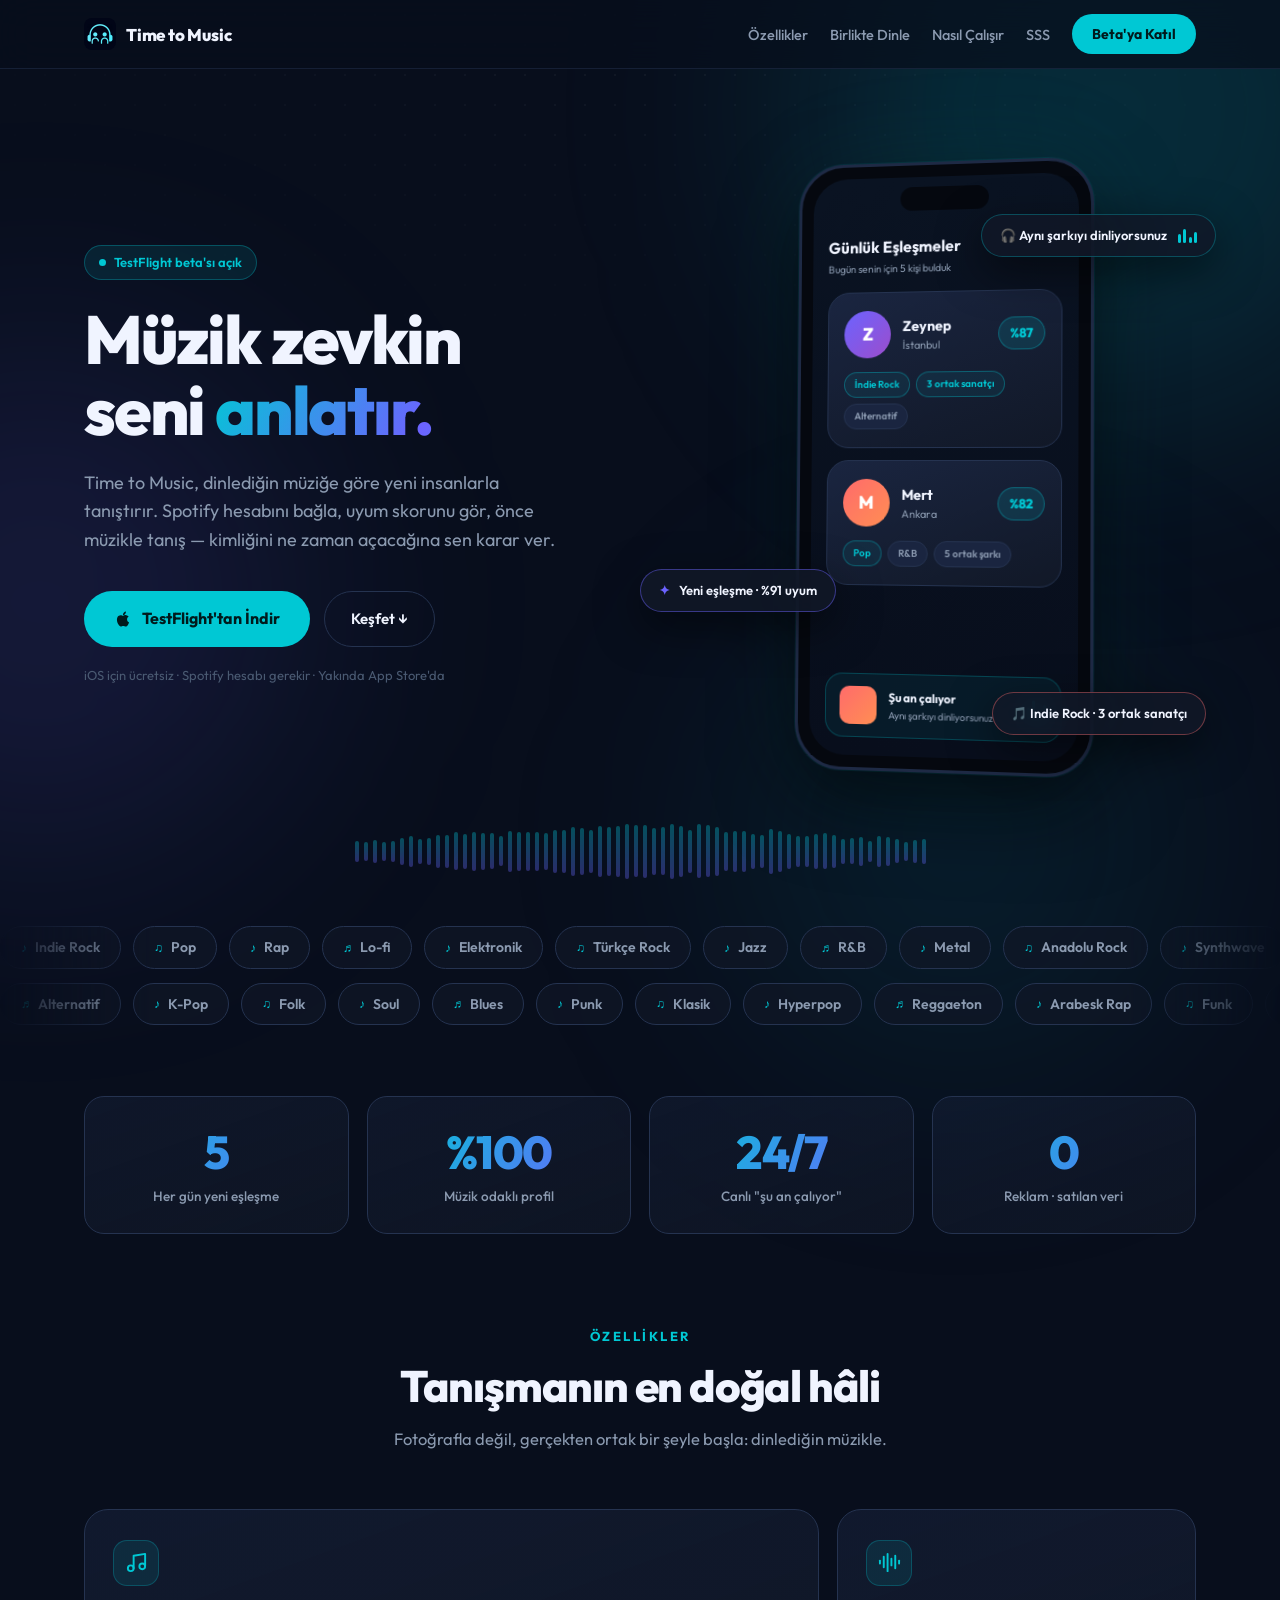
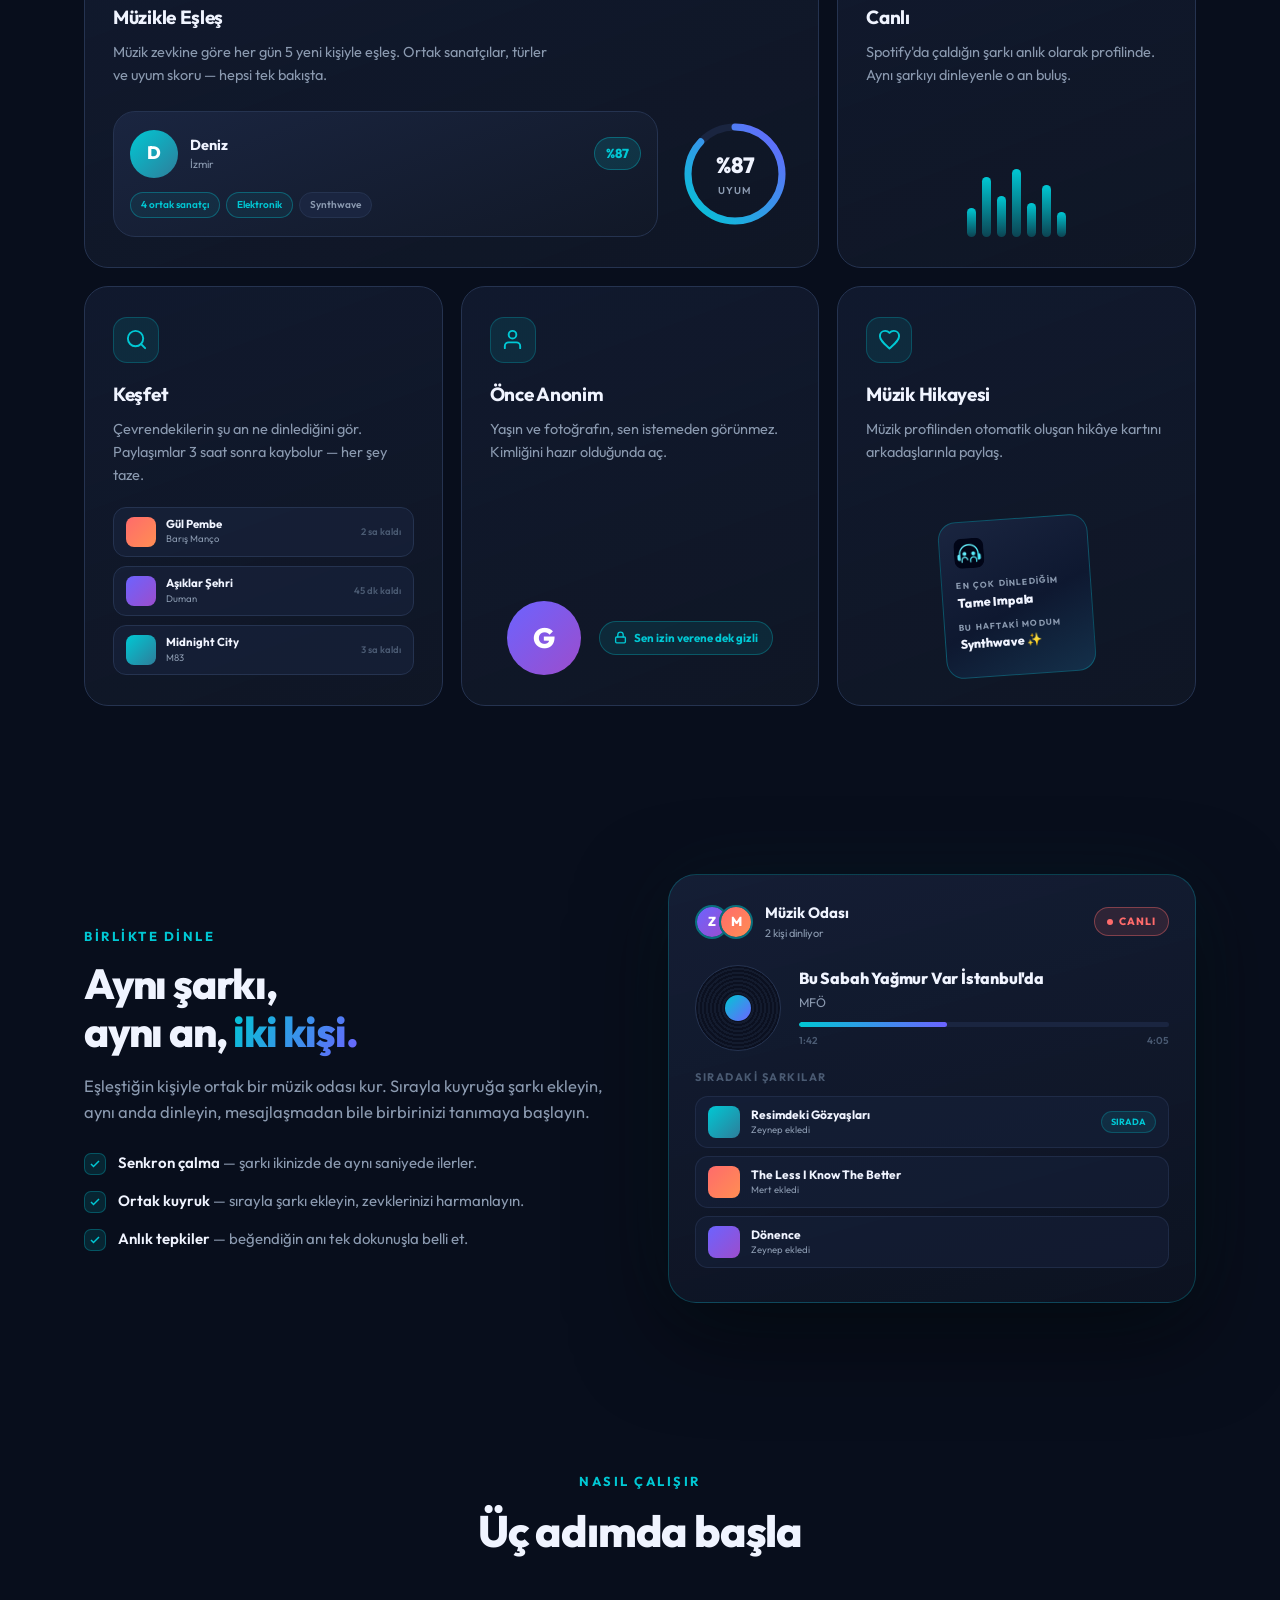
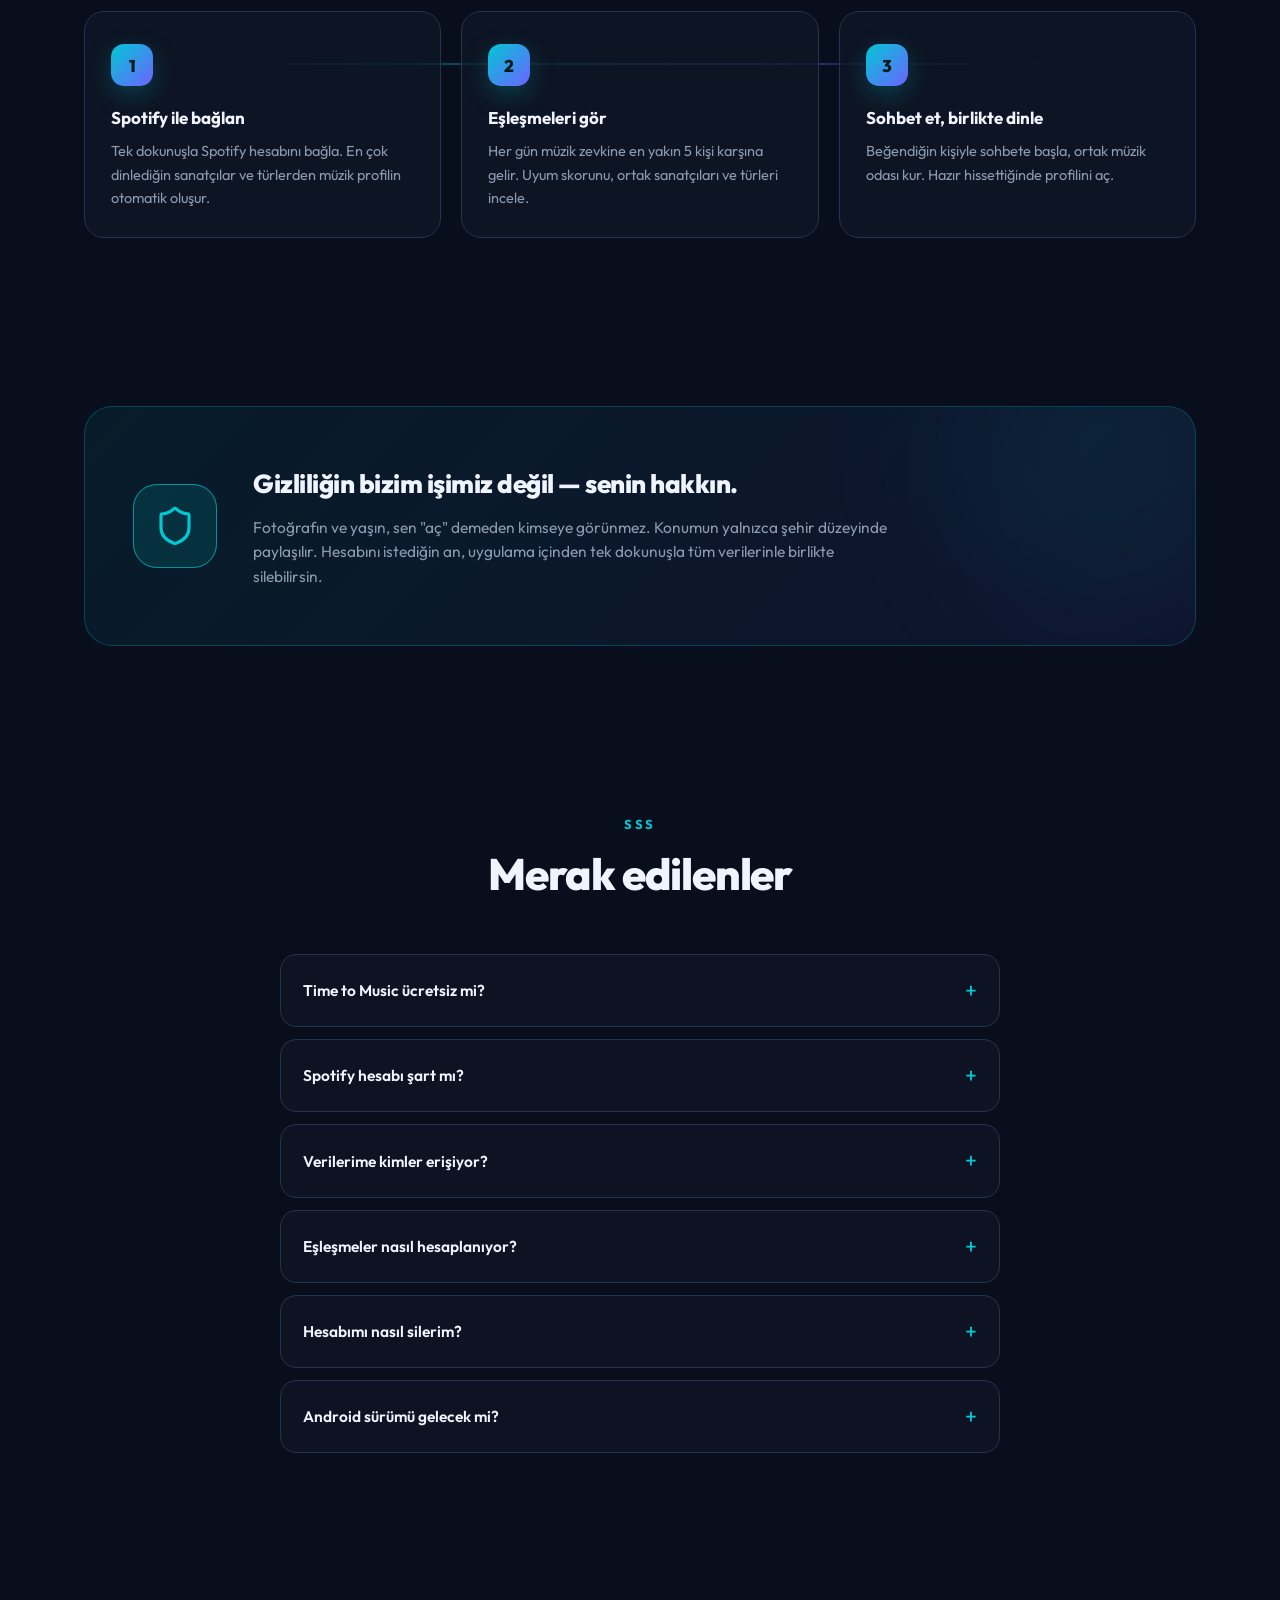
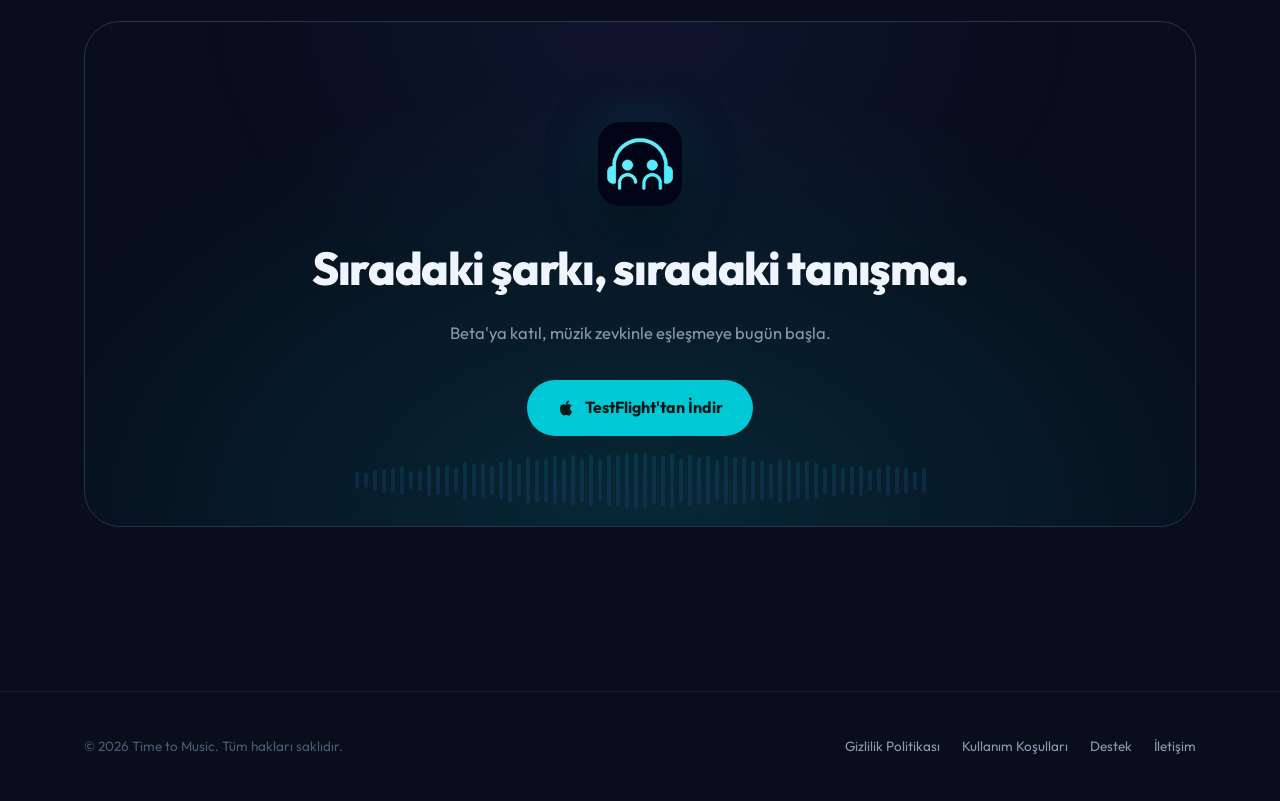
==== commit 94c07ecc: "fix: mockup'larda gerçekçi isimler (Zeynep/Mert/Deniz), 3sa istatistiği yerine 24/7 canlı Co-Authore" ====
--- a/index.html
+++ b/index.html
@@ -89,9 +89,9 @@
               </div>
               <div class="match-card">
                 <div class="mc-top">
-                  <div class="mc-avatar">G</div>
+                  <div class="mc-avatar">Z</div>
                   <div>
-                    <div class="mc-name">Gece Kuşu</div>
+                    <div class="mc-name">Zeynep</div>
                     <div class="mc-loc">İstanbul</div>
                   </div>
                   <div class="mc-score">%87</div>
@@ -106,7 +106,7 @@
                 <div class="mc-top">
                   <div class="mc-avatar" style="background: linear-gradient(135deg, #FF6B6B, #FF8E53);">M</div>
                   <div>
-                    <div class="mc-name">Melodi Avcısı</div>
+                    <div class="mc-name">Mert</div>
                     <div class="mc-loc">Ankara</div>
                   </div>
                   <div class="mc-score">%82</div>
@@ -182,8 +182,8 @@
           <div class="stat-label">Müzik odaklı profil</div>
         </div>
         <div class="stat">
-          <div class="stat-num" data-count="3" data-suffix=" sa">0 sa</div>
-          <div class="stat-label">Keşfet'te paylaşım ömrü</div>
+          <div class="stat-num" data-count="24" data-suffix="/7">0/7</div>
+          <div class="stat-label">Canlı "şu an çalıyor"</div>
         </div>
         <div class="stat">
           <div class="stat-num" data-count="0">0</div>
@@ -211,9 +211,9 @@
             <div class="bc-visual match-demo">
               <div class="match-card">
                 <div class="mc-top">
-                  <div class="mc-avatar" style="background: linear-gradient(135deg, #00C8D4, #2E7D9A);">R</div>
+                  <div class="mc-avatar" style="background: linear-gradient(135deg, #00C8D4, #2E7D9A);">D</div>
                   <div>
-                    <div class="mc-name">Ritim Tutkunu</div>
+                    <div class="mc-name">Deniz</div>
                     <div class="mc-loc">İzmir</div>
                   </div>
                   <div class="mc-score">%87</div>
@@ -333,7 +333,7 @@
 
           <div class="room-card reveal" style="--rd:.15s" aria-hidden="true">
             <div class="room-head">
-              <div class="room-avatars"><span>G</span><span>M</span></div>
+              <div class="room-avatars"><span>Z</span><span>M</span></div>
               <div>
                 <div class="room-title">Müzik Odası</div>
                 <div class="room-sub">2 kişi dinliyor</div>
@@ -352,16 +352,16 @@
             <div class="room-queue-label">Sıradaki şarkılar</div>
             <div class="rq-item rq-1">
               <div class="rq-art"></div>
-              <div><div class="rq-name">Resimdeki Gözyaşları</div><div class="rq-by">Gece Kuşu ekledi</div></div>
+              <div><div class="rq-name">Resimdeki Gözyaşları</div><div class="rq-by">Zeynep ekledi</div></div>
               <span class="rq-tag">SIRADA</span>
             </div>
             <div class="rq-item rq-2">
               <div class="rq-art"></div>
-              <div><div class="rq-name">The Less I Know The Better</div><div class="rq-by">Melodi Avcısı ekledi</div></div>
+              <div><div class="rq-name">The Less I Know The Better</div><div class="rq-by">Mert ekledi</div></div>
             </div>
             <div class="rq-item rq-3">
               <div class="rq-art"></div>
-              <div><div class="rq-name">Dönence</div><div class="rq-by">Gece Kuşu ekledi</div></div>
+              <div><div class="rq-name">Dönence</div><div class="rq-by">Zeynep ekledi</div></div>
             </div>
           </div>
         </div>
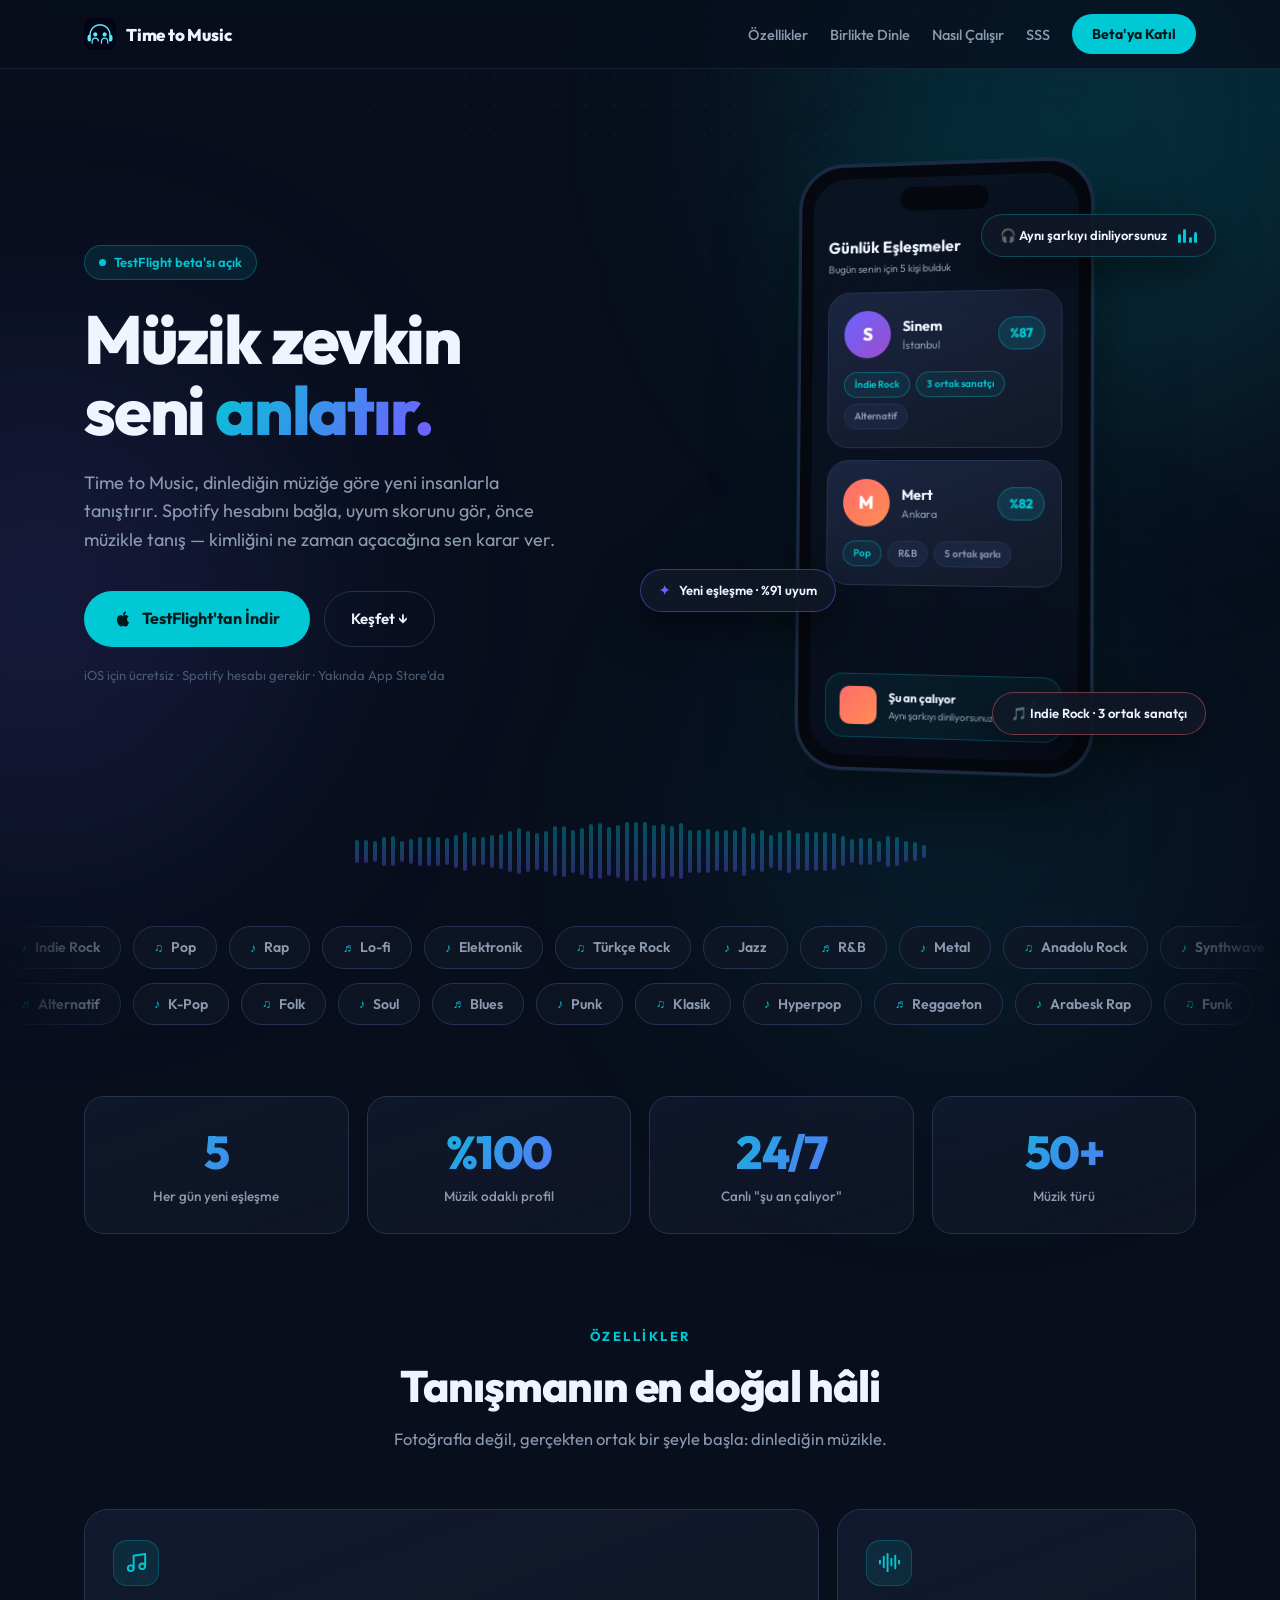
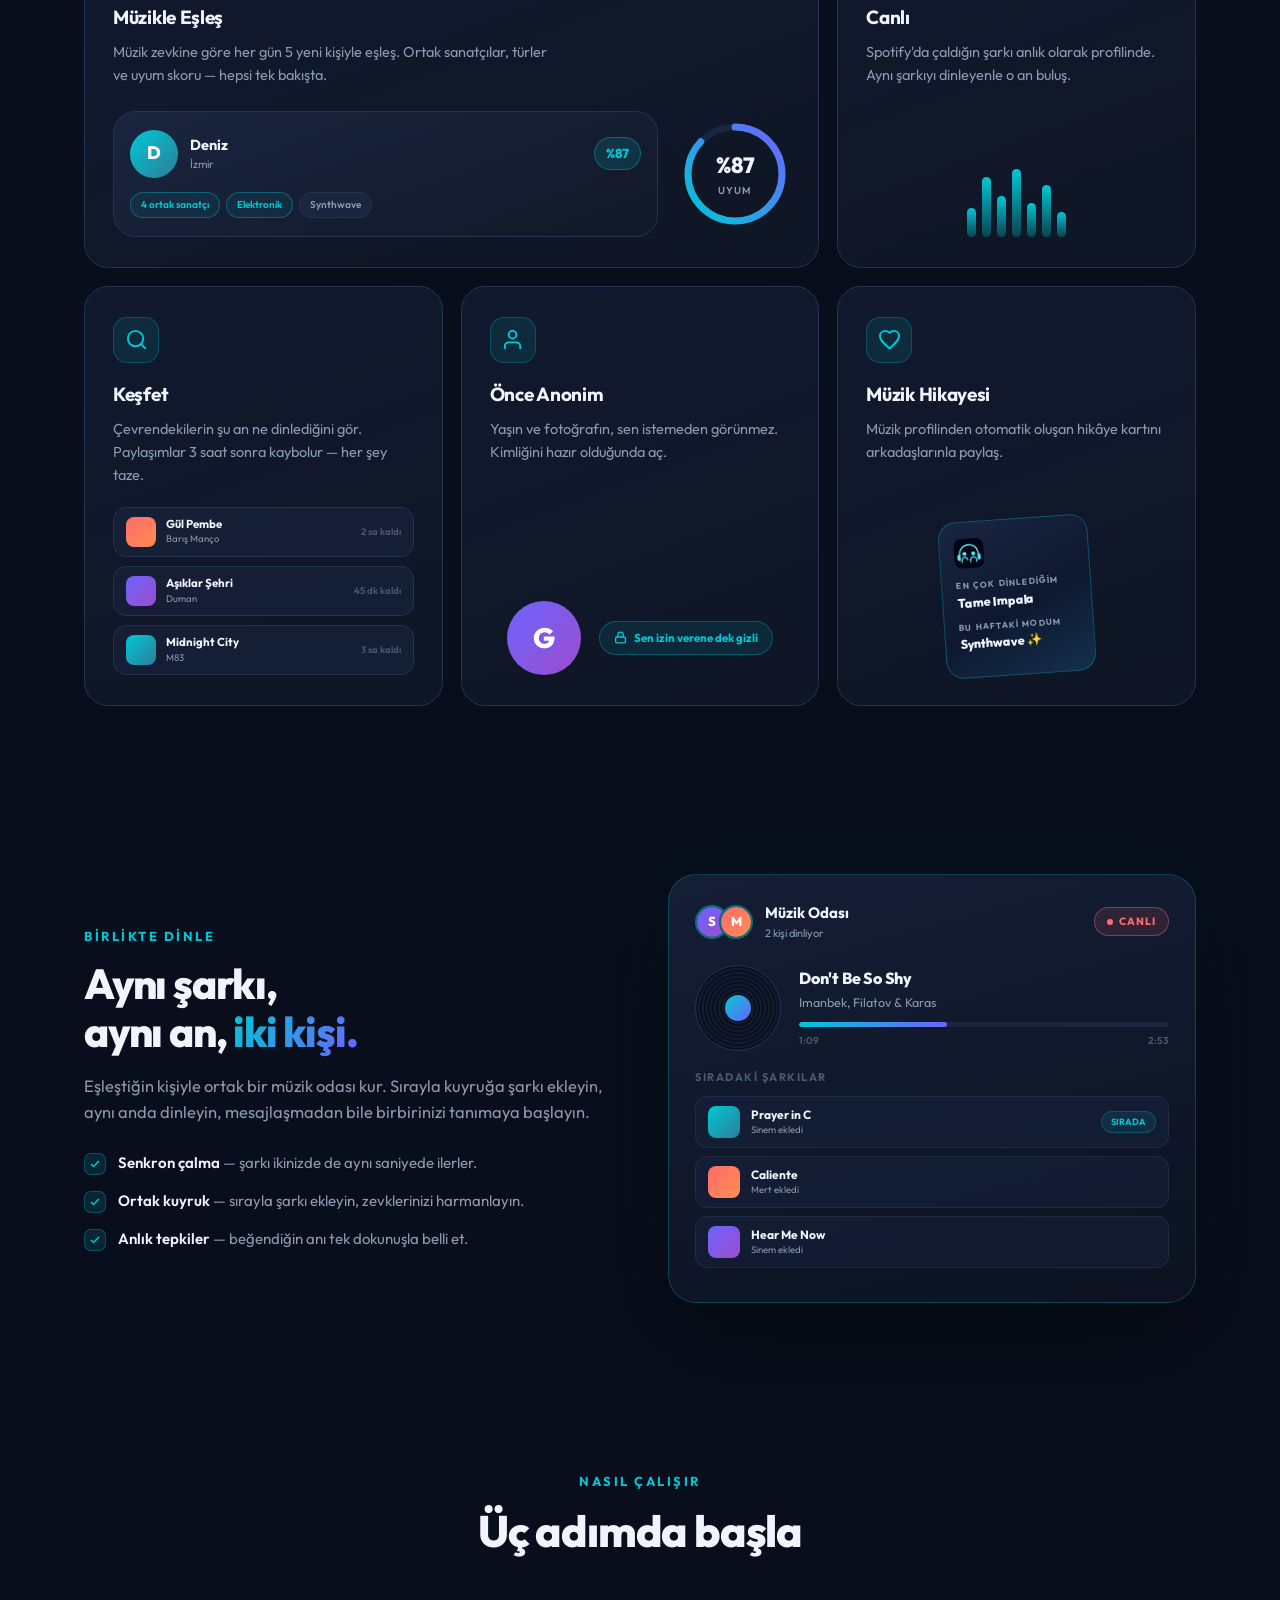
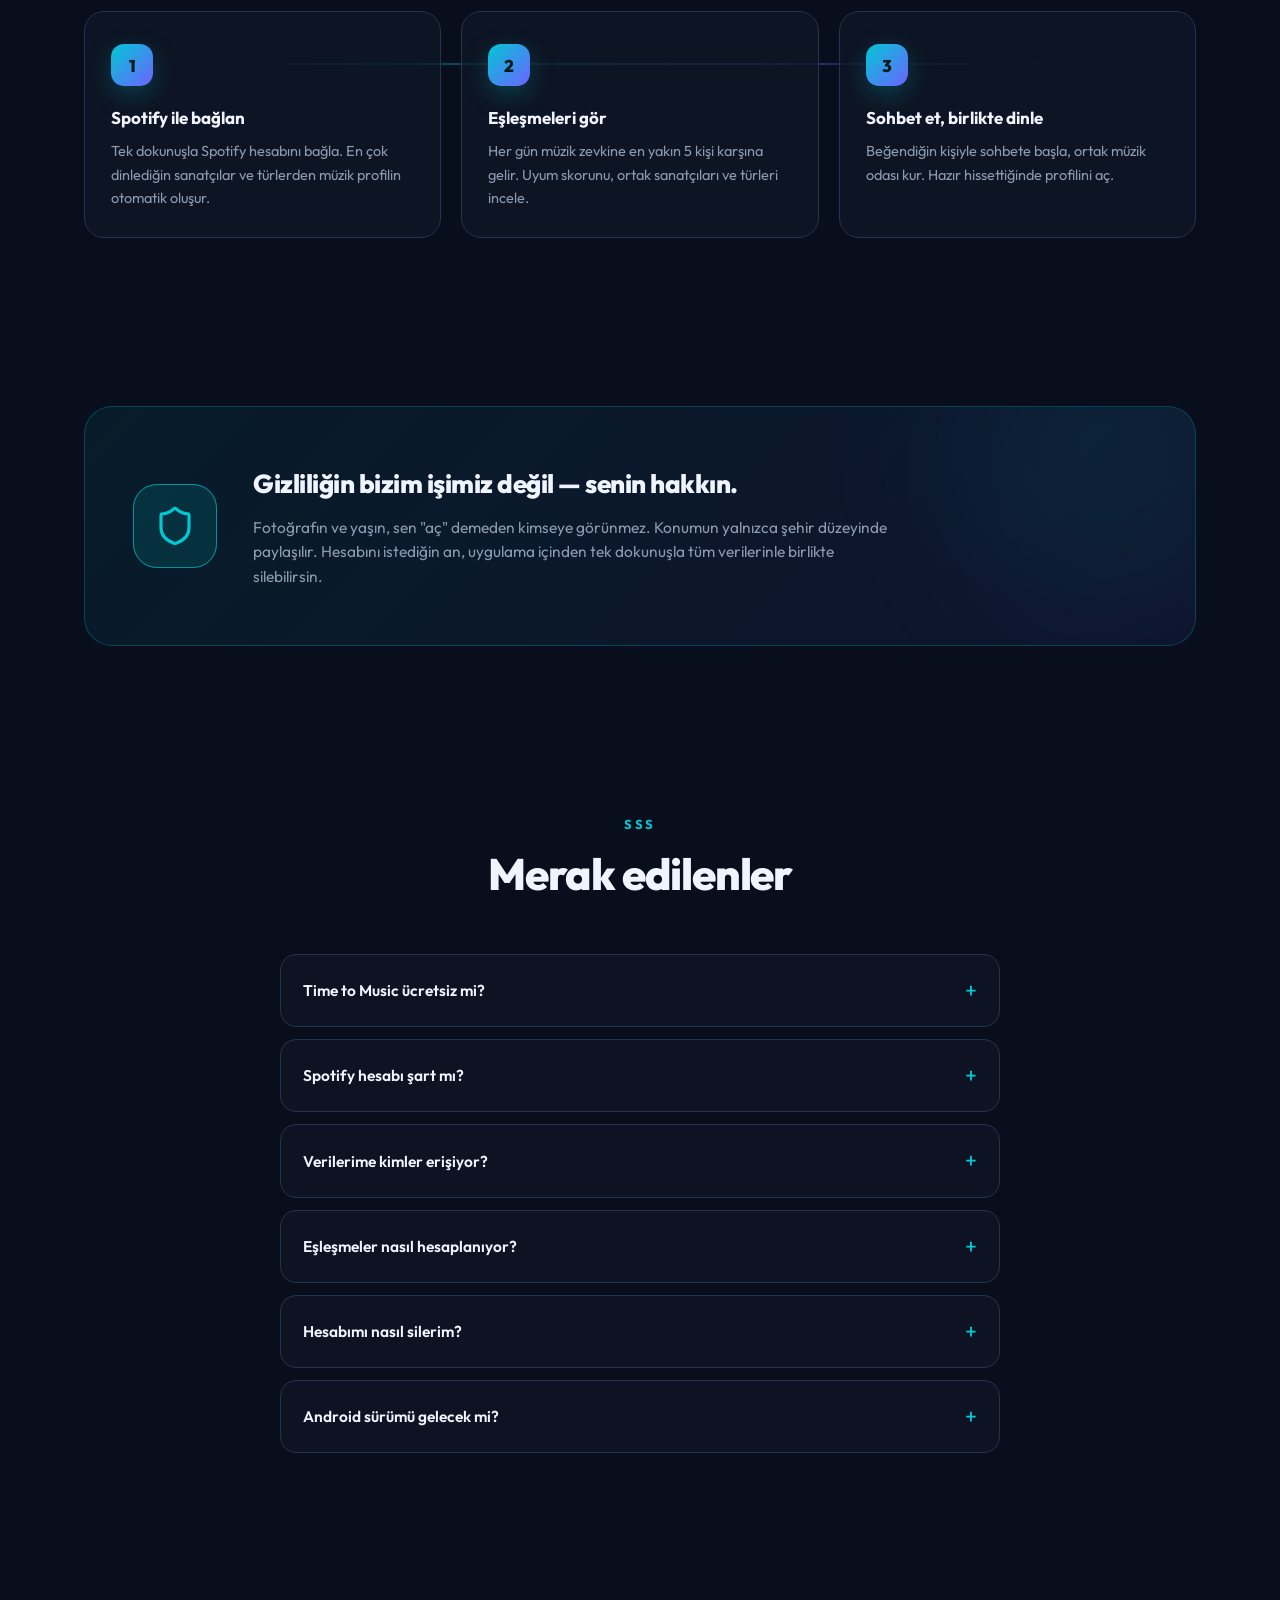
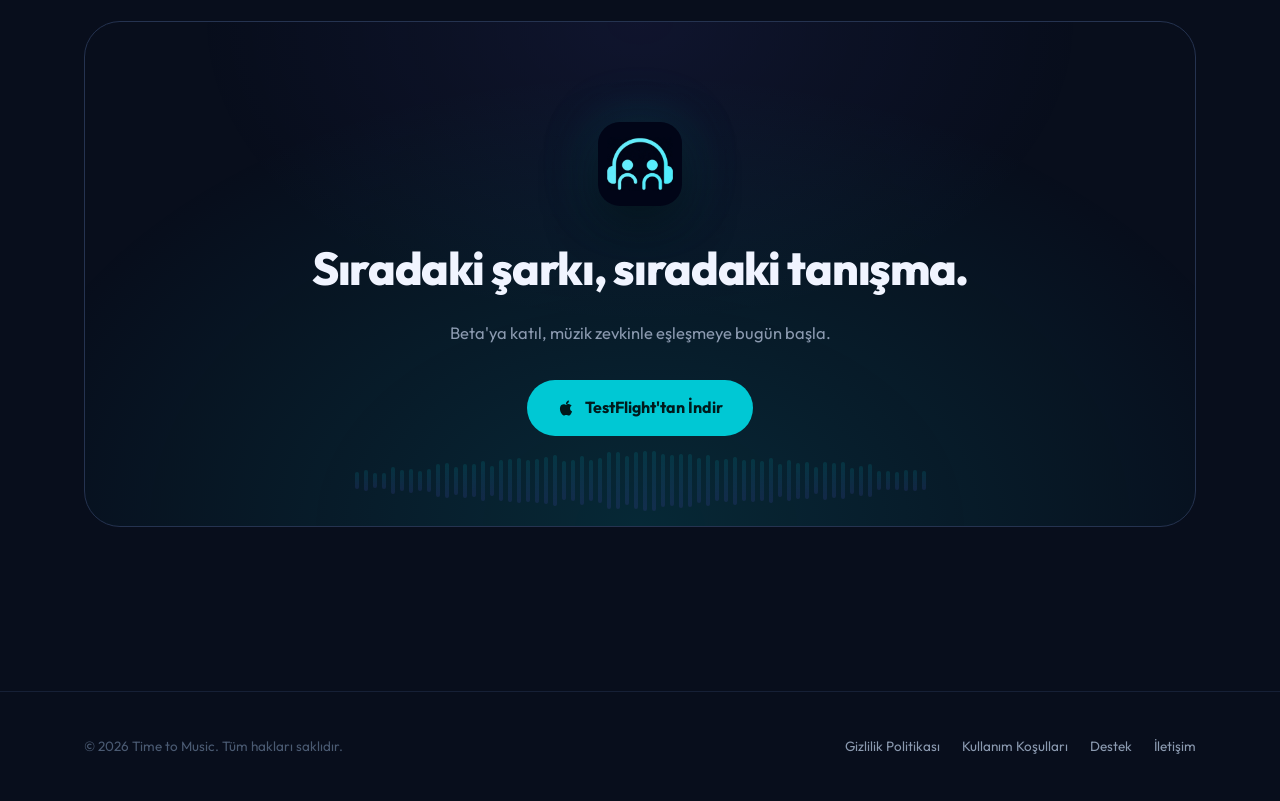
==== commit d499c228: "content: update contact email, attendee name and listening room tracklist - Switch contact email fro" ====
--- a/index.html
+++ b/index.html
@@ -89,9 +89,9 @@
               </div>
               <div class="match-card">
                 <div class="mc-top">
-                  <div class="mc-avatar">Z</div>
+                  <div class="mc-avatar">S</div>
                   <div>
-                    <div class="mc-name">Zeynep</div>
+                    <div class="mc-name">Sinem</div>
                     <div class="mc-loc">İstanbul</div>
                   </div>
                   <div class="mc-score">%87</div>
@@ -186,8 +186,8 @@
           <div class="stat-label">Canlı "şu an çalıyor"</div>
         </div>
         <div class="stat">
-          <div class="stat-num" data-count="0">0</div>
-          <div class="stat-label">Reklam · satılan veri</div>
+          <div class="stat-num" data-count="50" data-suffix="+">0+</div>
+          <div class="stat-label">Müzik türü</div>
         </div>
       </div>
     </div>
@@ -333,7 +333,7 @@
 
           <div class="room-card reveal" style="--rd:.15s" aria-hidden="true">
             <div class="room-head">
-              <div class="room-avatars"><span>Z</span><span>M</span></div>
+              <div class="room-avatars"><span>S</span><span>M</span></div>
               <div>
                 <div class="room-title">Müzik Odası</div>
                 <div class="room-sub">2 kişi dinliyor</div>
@@ -343,25 +343,25 @@
             <div class="room-now">
               <div class="vinyl"></div>
               <div class="room-track">
-                <div class="rt-name">Bu Sabah Yağmur Var İstanbul'da</div>
-                <div class="rt-artist">MFÖ</div>
+                <div class="rt-name">Don't Be So Shy</div>
+                <div class="rt-artist">Imanbek, Filatov & Karas</div>
                 <div class="room-progress"><span></span></div>
-                <div class="rt-times"><span>1:42</span><span>4:05</span></div>
+                <div class="rt-times"><span>1:09</span><span>2:53</span></div>
               </div>
             </div>
             <div class="room-queue-label">Sıradaki şarkılar</div>
             <div class="rq-item rq-1">
               <div class="rq-art"></div>
-              <div><div class="rq-name">Resimdeki Gözyaşları</div><div class="rq-by">Zeynep ekledi</div></div>
+              <div><div class="rq-name">Prayer in C</div><div class="rq-by">Sinem ekledi</div></div>
               <span class="rq-tag">SIRADA</span>
             </div>
             <div class="rq-item rq-2">
               <div class="rq-art"></div>
-              <div><div class="rq-name">The Less I Know The Better</div><div class="rq-by">Mert ekledi</div></div>
+              <div><div class="rq-name">Caliente</div><div class="rq-by">Mert ekledi</div></div>
             </div>
             <div class="rq-item rq-3">
               <div class="rq-art"></div>
-              <div><div class="rq-name">Dönence</div><div class="rq-by">Zeynep ekledi</div></div>
+              <div><div class="rq-name">Hear Me Now</div><div class="rq-by">Sinem ekledi</div></div>
             </div>
           </div>
         </div>
@@ -474,7 +474,7 @@
         <a href="gizlilik.html">Gizlilik Politikası</a>
         <a href="kosullar.html">Kullanım Koşulları</a>
         <a href="destek.html">Destek</a>
-        <a href="mailto:erncgty@gmail.com">İletişim</a>
+        <a href="mailto:timetomusic@hotmail.com">İletişim</a>
       </div>
     </div>
   </footer>
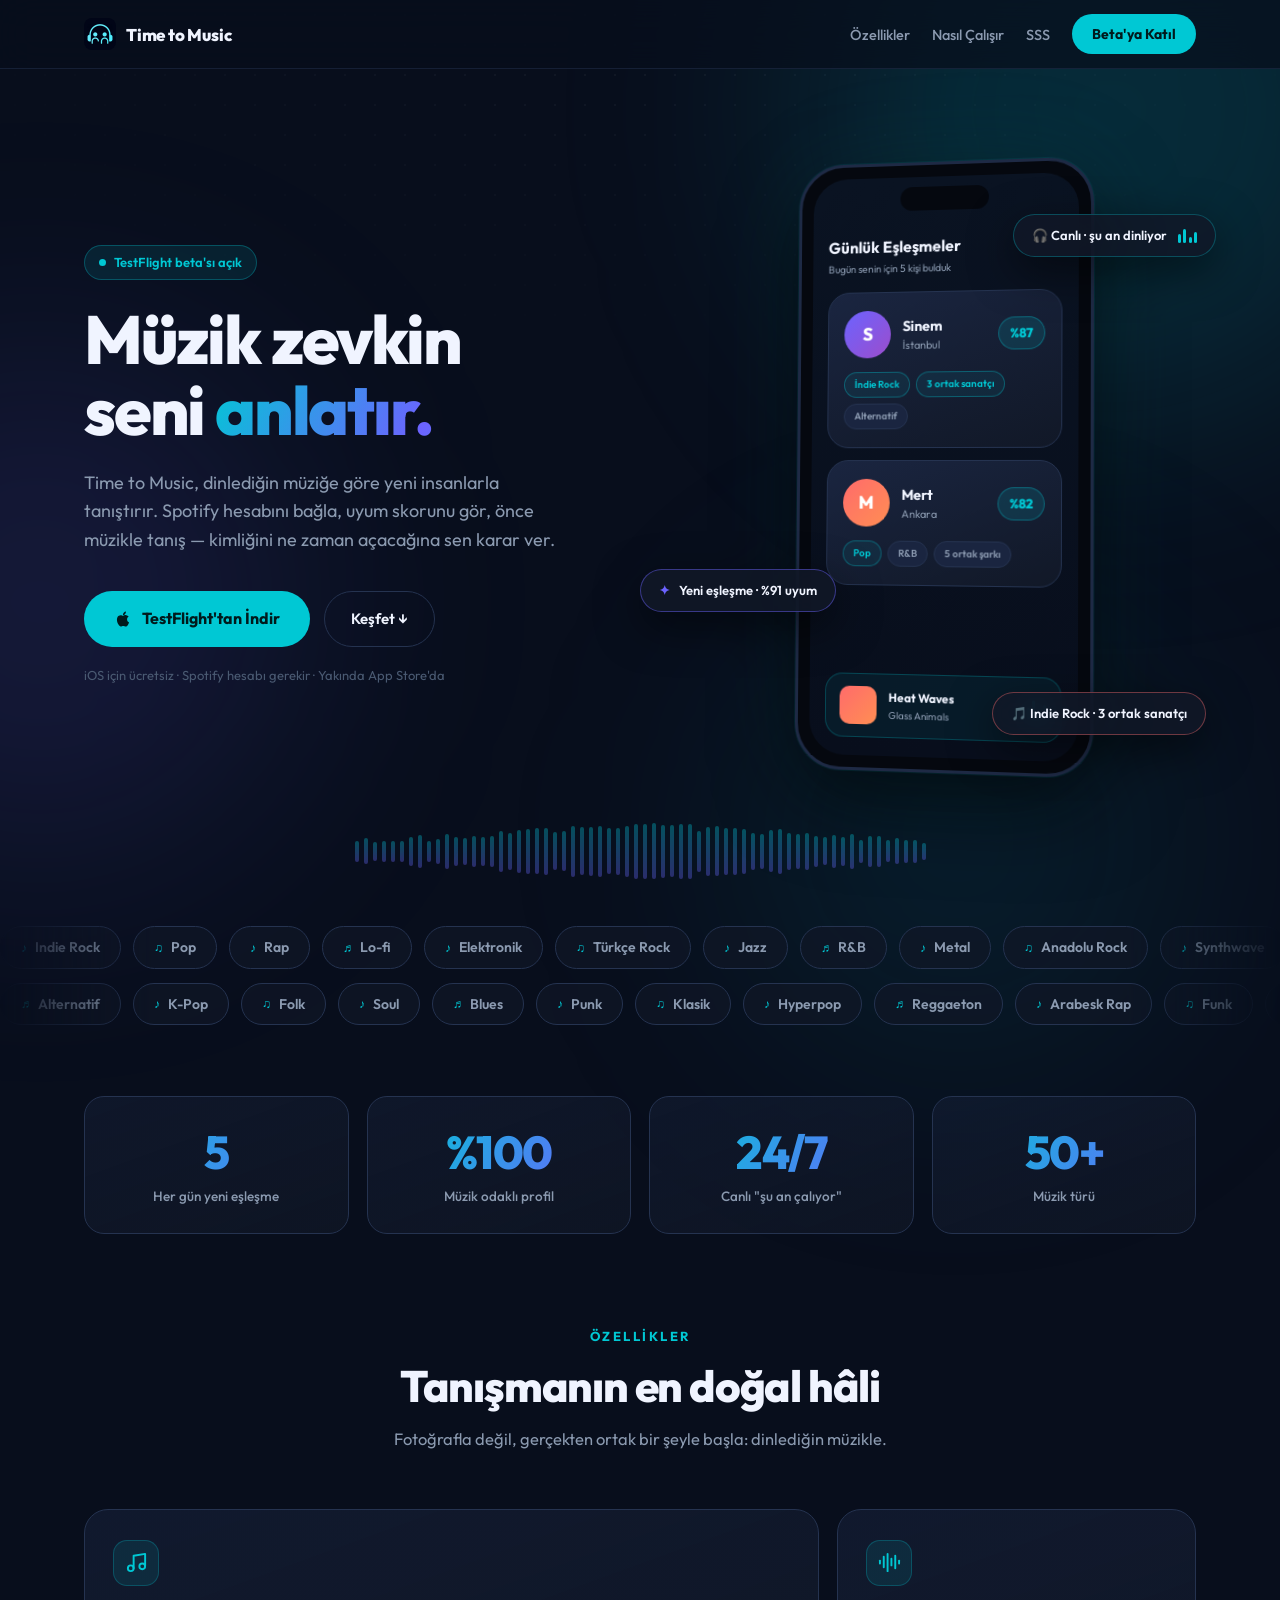
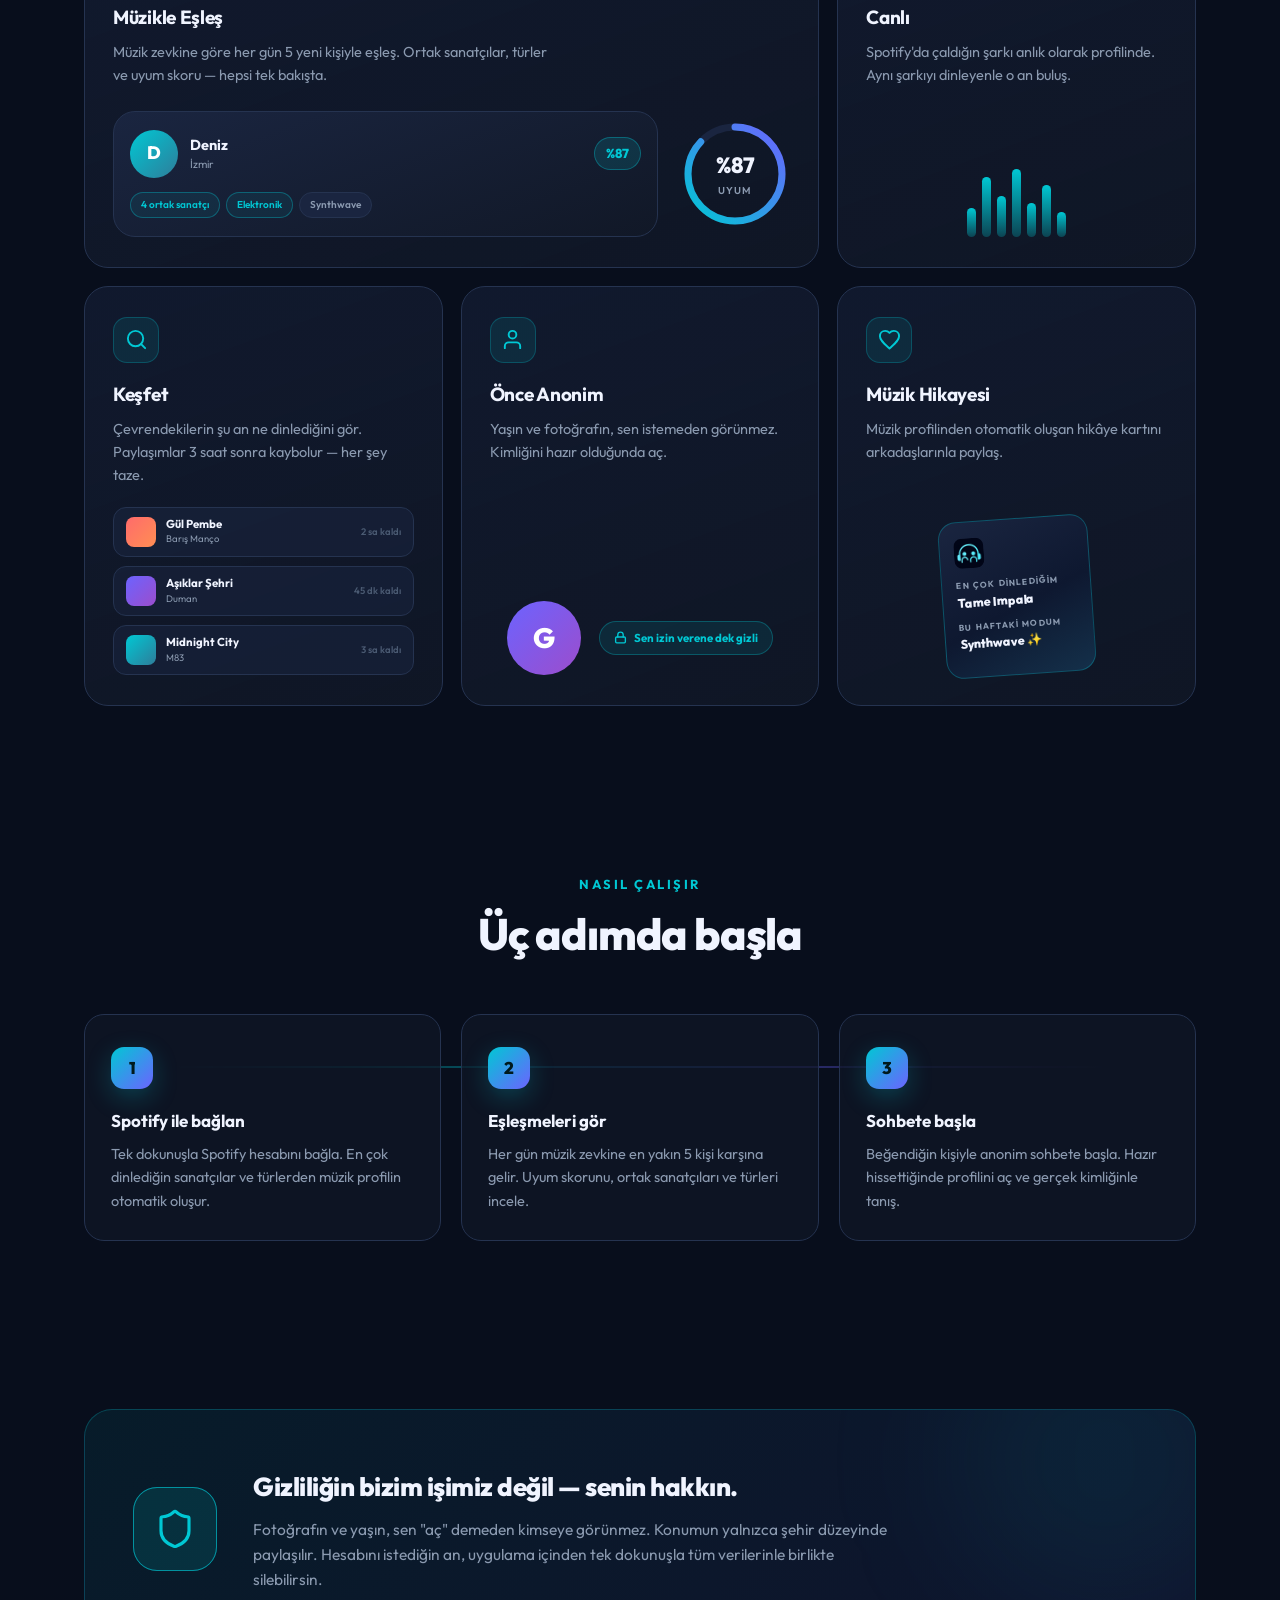
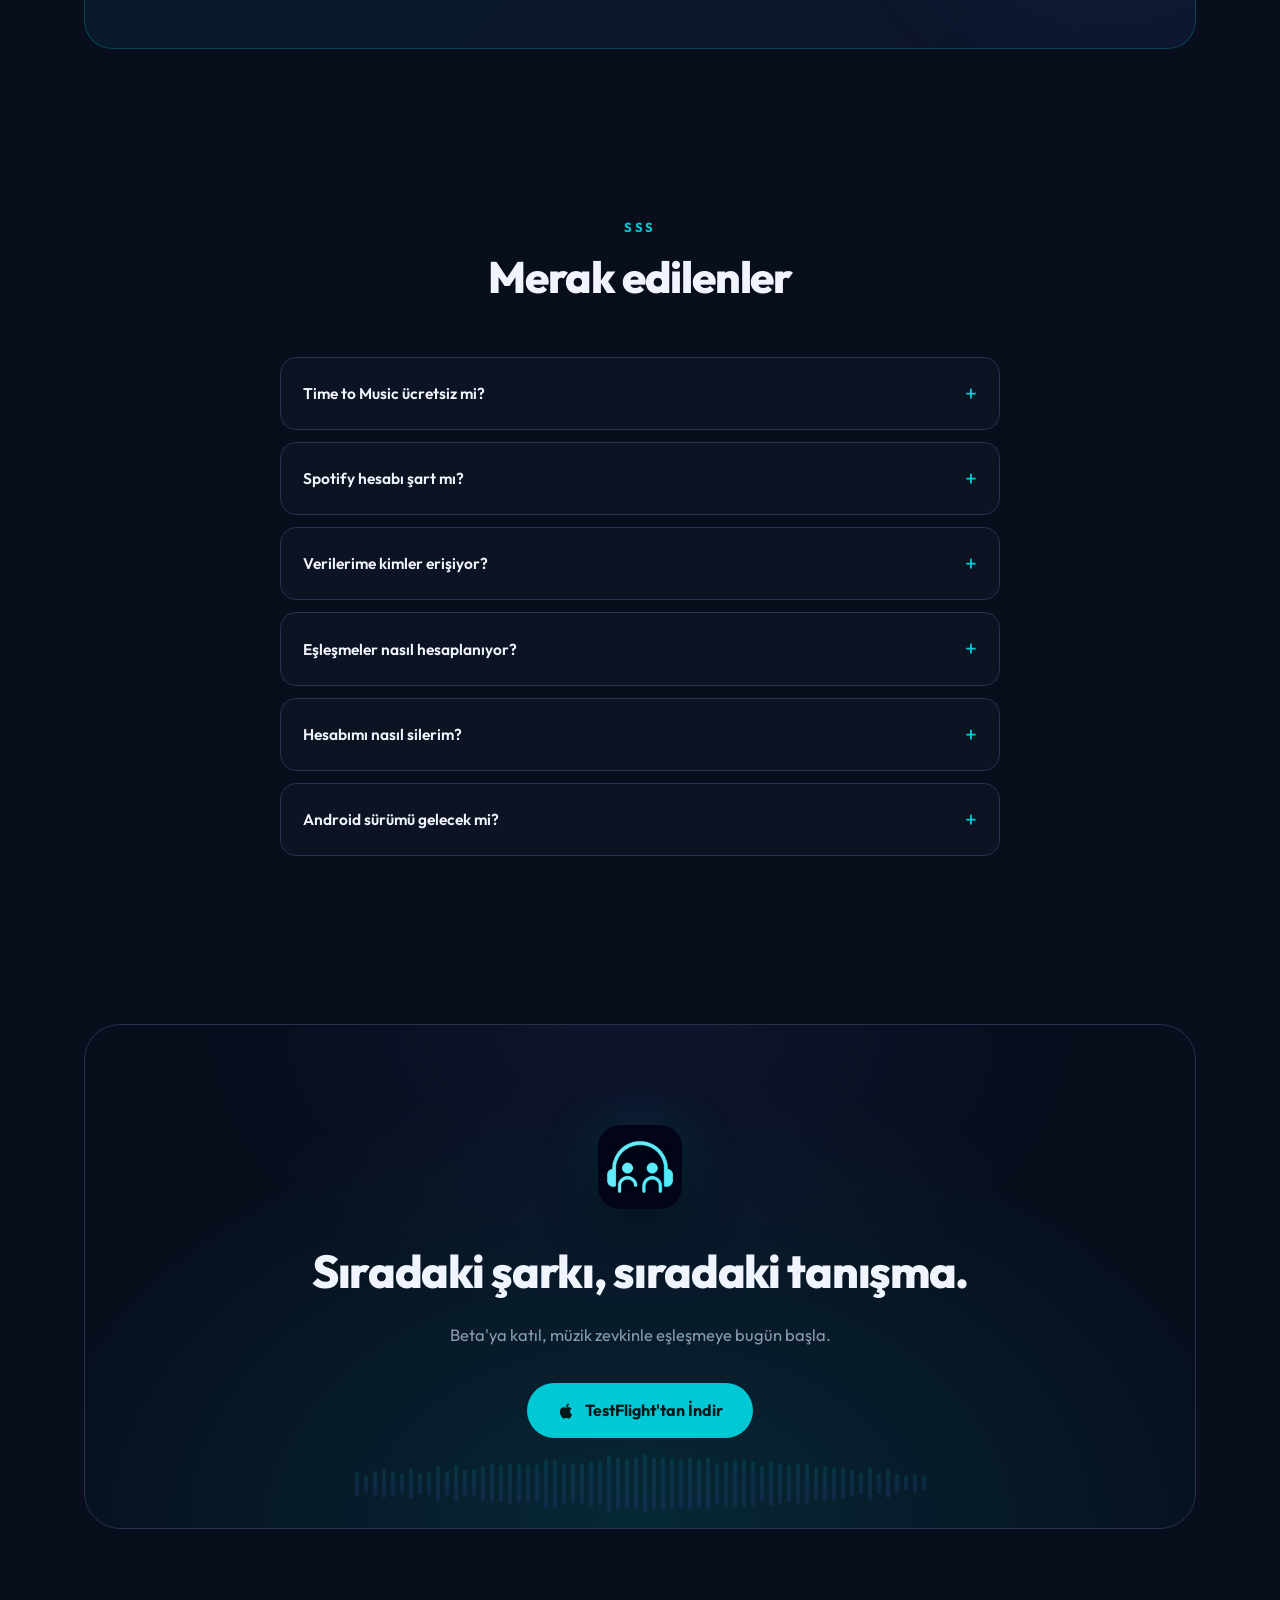
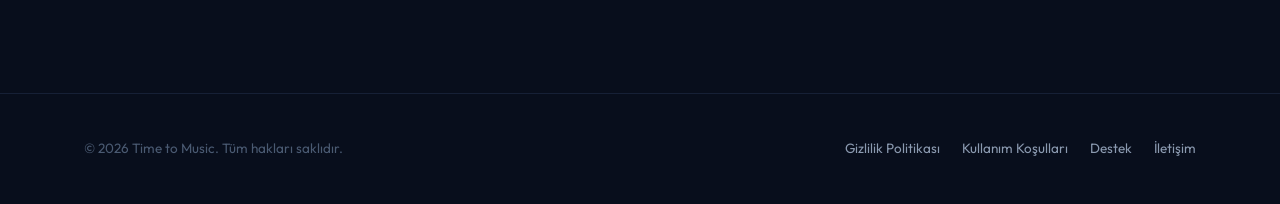
==== commit 40440bec: "content: kaldırılan 'Müzik Odası' (Birlikte Dinle) tanıtım içeriğini siteden temizle Senkronize dinl" ====
--- a/index.html
+++ b/index.html
@@ -4,9 +4,9 @@
   <meta charset="UTF-8">
   <meta name="viewport" content="width=device-width, initial-scale=1.0">
   <title>Time to Music — Müzik Zevkinle Eşleş</title>
-  <meta name="description" content="Time to Music, müzik zevkine göre yeni insanlarla tanıştıran sosyal eşleşme uygulaması. Spotify hesabını bağla, uyum skorunu gör, birlikte dinle.">
+  <meta name="description" content="Time to Music, müzik zevkine göre yeni insanlarla tanıştıran sosyal eşleşme uygulaması. Spotify hesabını bağla, uyum skorunu gör, önce müzikle tanış.">
   <meta property="og:title" content="Time to Music — Müzik Zevkinle Eşleş">
-  <meta property="og:description" content="Spotify hesabını bağla, müzik zevkine göre günde 5 kişiyle eşleş, birlikte dinle.">
+  <meta property="og:description" content="Spotify hesabını bağla, müzik zevkine göre günde 5 kişiyle eşleş, uyum skorunu gör.">
   <meta property="og:type" content="website">
   <meta property="og:url" content="https://timetomusic.com/">
   <meta property="og:image" content="https://timetomusic.com/assets/img/app-icon.png">
@@ -43,7 +43,6 @@
       </a>
       <div class="nav-links">
         <a href="#ozellikler">Özellikler</a>
-        <a href="#birlikte">Birlikte Dinle</a>
         <a href="#nasil">Nasıl Çalışır</a>
         <a href="#sss">SSS</a>
         <a href="https://testflight.apple.com/join/SKZj7DAN" class="nav-cta" target="_blank" rel="noopener">Beta'ya Katıl</a>
@@ -75,7 +74,7 @@
 
         <!-- CSS telefon mockup'ı + süzülen kartlar -->
         <div class="phone-wrap a4" aria-hidden="true">
-          <div class="float-chip fc-a">🎧 Aynı şarkıyı dinliyorsunuz <span class="eq"><span></span><span></span><span></span><span></span></span></div>
+          <div class="float-chip fc-a">🎧 Canlı · şu an dinliyor <span class="eq"><span></span><span></span><span></span><span></span></span></div>
           <div class="float-chip fc-b"><span class="spark">✦</span> Yeni eşleşme · %91 uyum</div>
           <div class="float-chip fc-c">🎵 Indie Rock · 3 ortak sanatçı</div>
           <div class="phone" id="phone">
@@ -120,8 +119,8 @@
               <div class="now-playing">
                 <div class="np-art"></div>
                 <div>
-                  <div class="np-track">Şu an çalıyor</div>
-                  <div class="np-artist">Aynı şarkıyı dinliyorsunuz</div>
+                  <div class="np-track">Heat Waves</div>
+                  <div class="np-artist">Glass Animals</div>
                 </div>
                 <div class="eq"><span></span><span></span><span></span><span></span></div>
               </div>
@@ -304,70 +303,6 @@
       </div>
     </section>
 
-    <!-- ── Birlikte Dinle vitrini ────────────────────────────────── -->
-    <section id="birlikte">
-      <div class="container">
-        <div class="listen-grid">
-          <div class="listen-copy reveal">
-            <div class="kicker">Birlikte Dinle</div>
-            <h2>Aynı şarkı,<br>aynı an, <span class="accent" style="background:linear-gradient(120deg,var(--cyan),var(--purple));-webkit-background-clip:text;background-clip:text;color:transparent">iki kişi.</span></h2>
-            <p>
-              Eşleştiğin kişiyle ortak bir müzik odası kur. Sırayla kuyruğa şarkı ekleyin,
-              aynı anda dinleyin, mesajlaşmadan bile birbirinizi tanımaya başlayın.
-            </p>
-            <ul class="listen-points">
-              <li>
-                <span class="lp-dot"><svg viewBox="0 0 24 24" fill="none"><path d="M20 6 9 17l-5-5"/></svg></span>
-                <span><b>Senkron çalma</b> — şarkı ikinizde de aynı saniyede ilerler.</span>
-              </li>
-              <li>
-                <span class="lp-dot"><svg viewBox="0 0 24 24" fill="none"><path d="M20 6 9 17l-5-5"/></svg></span>
-                <span><b>Ortak kuyruk</b> — sırayla şarkı ekleyin, zevklerinizi harmanlayın.</span>
-              </li>
-              <li>
-                <span class="lp-dot"><svg viewBox="0 0 24 24" fill="none"><path d="M20 6 9 17l-5-5"/></svg></span>
-                <span><b>Anlık tepkiler</b> — beğendiğin anı tek dokunuşla belli et.</span>
-              </li>
-            </ul>
-          </div>
-
-          <div class="room-card reveal" style="--rd:.15s" aria-hidden="true">
-            <div class="room-head">
-              <div class="room-avatars"><span>S</span><span>M</span></div>
-              <div>
-                <div class="room-title">Müzik Odası</div>
-                <div class="room-sub">2 kişi dinliyor</div>
-              </div>
-              <span class="live-pill"><span class="dot"></span> CANLI</span>
-            </div>
-            <div class="room-now">
-              <div class="vinyl"></div>
-              <div class="room-track">
-                <div class="rt-name">Don't Be So Shy</div>
-                <div class="rt-artist">Imanbek, Filatov & Karas</div>
-                <div class="room-progress"><span></span></div>
-                <div class="rt-times"><span>1:09</span><span>2:53</span></div>
-              </div>
-            </div>
-            <div class="room-queue-label">Sıradaki şarkılar</div>
-            <div class="rq-item rq-1">
-              <div class="rq-art"></div>
-              <div><div class="rq-name">Prayer in C</div><div class="rq-by">Sinem ekledi</div></div>
-              <span class="rq-tag">SIRADA</span>
-            </div>
-            <div class="rq-item rq-2">
-              <div class="rq-art"></div>
-              <div><div class="rq-name">Caliente</div><div class="rq-by">Mert ekledi</div></div>
-            </div>
-            <div class="rq-item rq-3">
-              <div class="rq-art"></div>
-              <div><div class="rq-name">Hear Me Now</div><div class="rq-by">Sinem ekledi</div></div>
-            </div>
-          </div>
-        </div>
-      </div>
-    </section>
-
     <!-- ── Nasıl çalışır ─────────────────────────────────────────── -->
     <section id="nasil">
       <div class="container">
@@ -388,8 +323,8 @@
           </div>
           <div class="step">
             <div class="step-num">3</div>
-            <h3>Sohbet et, birlikte dinle</h3>
-            <p>Beğendiğin kişiyle sohbete başla, ortak müzik odası kur. Hazır hissettiğinde profilini aç.</p>
+            <h3>Sohbete başla</h3>
+            <p>Beğendiğin kişiyle anonim sohbete başla. Hazır hissettiğinde profilini aç ve gerçek kimliğinle tanış.</p>
           </div>
         </div>
       </div>
--- a/assets/css/site.css
+++ b/assets/css/site.css
@@ -702,180 +702,6 @@
 .story-k { font-size: 8.5px; color: var(--grey); font-weight: 700; text-transform: uppercase; letter-spacing: 1.2px; }
 .story-v { font-size: 12.5px; font-weight: 800; margin-bottom: 8px; }
 
-/* ── Birlikte Dinle vitrini ──────────────────────────────────────── */
-.listen-grid {
-  display: grid;
-  grid-template-columns: 1fr 1fr;
-  gap: 56px;
-  align-items: center;
-}
-.listen-copy .kicker {
-  color: var(--cyan);
-  font-size: 13px;
-  font-weight: 700;
-  text-transform: uppercase;
-  letter-spacing: 2.5px;
-  margin-bottom: 14px;
-}
-.listen-copy h2 {
-  font-size: clamp(30px, 3.8vw, 42px);
-  font-weight: 800;
-  letter-spacing: -1.2px;
-  line-height: 1.12;
-  margin-bottom: 18px;
-}
-.listen-copy > p { color: var(--grey); font-size: 16.5px; margin-bottom: 26px; }
-.listen-points { list-style: none; display: flex; flex-direction: column; gap: 14px; }
-.listen-points li { display: flex; gap: 12px; align-items: flex-start; color: var(--grey); font-size: 15px; }
-.listen-points li b { color: var(--white); font-weight: 600; }
-.lp-dot {
-  width: 22px; height: 22px;
-  border-radius: 7px;
-  background: rgba(0, 200, 212, 0.12);
-  border: 1px solid rgba(0, 200, 212, 0.3);
-  display: flex;
-  align-items: center;
-  justify-content: center;
-  flex-shrink: 0;
-  margin-top: 2px;
-}
-.lp-dot svg { width: 12px; height: 12px; stroke: var(--cyan); stroke-width: 3; }
-
-.room-card {
-  background: linear-gradient(165deg, rgba(26, 37, 64, 0.7), rgba(13, 19, 33, 0.95));
-  border: 1px solid rgba(0, 200, 212, 0.25);
-  border-radius: 28px;
-  padding: 26px;
-  box-shadow: 0 30px 90px rgba(0, 0, 0, 0.55), 0 0 90px rgba(0, 200, 212, 0.06);
-}
-.room-head { display: flex; align-items: center; gap: 12px; margin-bottom: 22px; }
-.room-avatars { display: flex; }
-.room-avatars span {
-  width: 34px; height: 34px;
-  border-radius: 50%;
-  border: 2px solid var(--navy-surf);
-  display: flex;
-  align-items: center;
-  justify-content: center;
-  font-size: 13px;
-  font-weight: 800;
-  color: #fff;
-  position: relative;
-}
-.room-avatars span:first-child { background: linear-gradient(135deg, #6C63FF, #9C4DCC); }
-.room-avatars span:last-child { background: linear-gradient(135deg, #FF6B6B, #FF8E53); margin-left: -10px; }
-.room-avatars span::after {
-  content: "";
-  position: absolute;
-  inset: -2px;
-  border-radius: 50%;
-  border: 2px solid rgba(0, 200, 212, 0.5);
-  animation: ping 2.4s ease-out infinite;
-}
-.room-avatars span:last-child::after { animation-delay: -1.2s; }
-@keyframes ping {
-  0% { transform: scale(1); opacity: 1; }
-  80%, 100% { transform: scale(1.5); opacity: 0; }
-}
-.room-title { font-weight: 700; font-size: 15px; }
-.room-sub { font-size: 11px; color: var(--grey); }
-.live-pill {
-  margin-left: auto;
-  display: inline-flex;
-  align-items: center;
-  gap: 6px;
-  background: rgba(255, 107, 107, 0.12);
-  border: 1px solid rgba(255, 107, 107, 0.4);
-  color: var(--coral);
-  font-size: 10.5px;
-  font-weight: 800;
-  letter-spacing: 1px;
-  padding: 5px 12px;
-  border-radius: 999px;
-}
-.live-pill .dot { width: 6px; height: 6px; border-radius: 50%; background: var(--coral); animation: pulse 1.6s infinite; }
-
-.room-now { display: flex; align-items: center; gap: 18px; margin-bottom: 18px; }
-.vinyl {
-  width: 86px; height: 86px;
-  border-radius: 50%;
-  flex-shrink: 0;
-  background:
-    radial-gradient(circle at center, #1A2540 0 17%, transparent 17.5%),
-    repeating-radial-gradient(circle at center, #0B1020 0 2px, #131B2E 2px 4px);
-  border: 1px solid var(--navy-border);
-  position: relative;
-  animation: spin 5s linear infinite;
-}
-.vinyl::after {
-  content: "";
-  position: absolute;
-  top: 50%; left: 50%;
-  width: 26px; height: 26px;
-  transform: translate(-50%, -50%);
-  border-radius: 50%;
-  background: linear-gradient(135deg, var(--cyan), var(--purple));
-}
-@keyframes spin { to { transform: rotate(360deg); } }
-.room-track { flex: 1; min-width: 0; }
-.rt-name { font-weight: 800; font-size: 16px; letter-spacing: -0.2px; }
-.rt-artist { font-size: 12.5px; color: var(--grey); margin-bottom: 10px; }
-.room-progress {
-  height: 5px;
-  background: var(--navy-high);
-  border-radius: 99px;
-  overflow: hidden;
-}
-.room-progress span {
-  display: block;
-  height: 100%;
-  width: 40%;
-  border-radius: 99px;
-  background: linear-gradient(90deg, var(--cyan), var(--purple));
-  animation: progress 14s linear infinite;
-}
-@keyframes progress {
-  from { width: 6%; }
-  to { width: 96%; }
-}
-.rt-times { display: flex; justify-content: space-between; font-size: 10px; color: var(--grey-dim); margin-top: 6px; font-weight: 600; }
-
-.room-queue-label {
-  font-size: 11px;
-  font-weight: 700;
-  text-transform: uppercase;
-  letter-spacing: 1.5px;
-  color: var(--grey-dim);
-  margin-bottom: 10px;
-}
-.rq-item {
-  display: flex;
-  align-items: center;
-  gap: 11px;
-  padding: 9px 12px;
-  border-radius: 13px;
-  background: rgba(26, 37, 64, 0.45);
-  border: 1px solid rgba(37, 51, 80, 0.7);
-  margin-bottom: 8px;
-}
-.rq-art { width: 32px; height: 32px; border-radius: 8px; flex-shrink: 0; }
-.rq-1 .rq-art { background: linear-gradient(135deg, #00C8D4, #2E7D9A); }
-.rq-2 .rq-art { background: linear-gradient(135deg, #FF6B6B, #FF8E53); }
-.rq-3 .rq-art { background: linear-gradient(135deg, #6C63FF, #9C4DCC); }
-.rq-name { font-size: 12px; font-weight: 700; line-height: 1.3; }
-.rq-by { font-size: 9.5px; color: var(--grey); }
-.rq-tag {
-  margin-left: auto;
-  font-size: 9px;
-  font-weight: 700;
-  color: var(--cyan);
-  background: rgba(0, 200, 212, 0.1);
-  border: 1px solid rgba(0, 200, 212, 0.25);
-  padding: 3px 9px;
-  border-radius: 999px;
-  white-space: nowrap;
-}
-
 /* ── Nasıl çalışır: zaman çizgisi ────────────────────────────────── */
 .steps {
   display: grid;
@@ -963,6 +789,10 @@
   animation: ping 3s ease-out infinite;
 }
 .pb-icon svg { width: 42px; height: 42px; stroke: var(--cyan); }
+@keyframes ping {
+  0% { transform: scale(1); opacity: 1; }
+  80%, 100% { transform: scale(1.5); opacity: 0; }
+}
 .privacy-banner h2 { font-size: 26px; font-weight: 800; letter-spacing: -0.5px; margin-bottom: 10px; }
 .privacy-banner p { color: var(--grey); font-size: 15.5px; max-width: 640px; }
 
@@ -1102,7 +932,6 @@
   .bento { grid-template-columns: 1fr 1fr; }
   .b-lg, .b-sm { grid-column: span 2; }
   .b-sm { grid-column: span 1; }
-  .listen-grid { grid-template-columns: 1fr; gap: 40px; }
   .steps { grid-template-columns: 1fr; max-width: 460px; margin: 0 auto; }
   .steps::before { display: none; }
   .privacy-banner { grid-template-columns: 1fr; text-align: center; padding: 44px 28px; }
@@ -1118,7 +947,6 @@
   .fc-b { display: none; }
   .footer-inner { flex-direction: column; text-align: center; }
   .footer-links { margin: 0 auto; justify-content: center; }
-  .room-card { padding: 20px; }
   .match-demo { justify-content: center; }
 }
 
